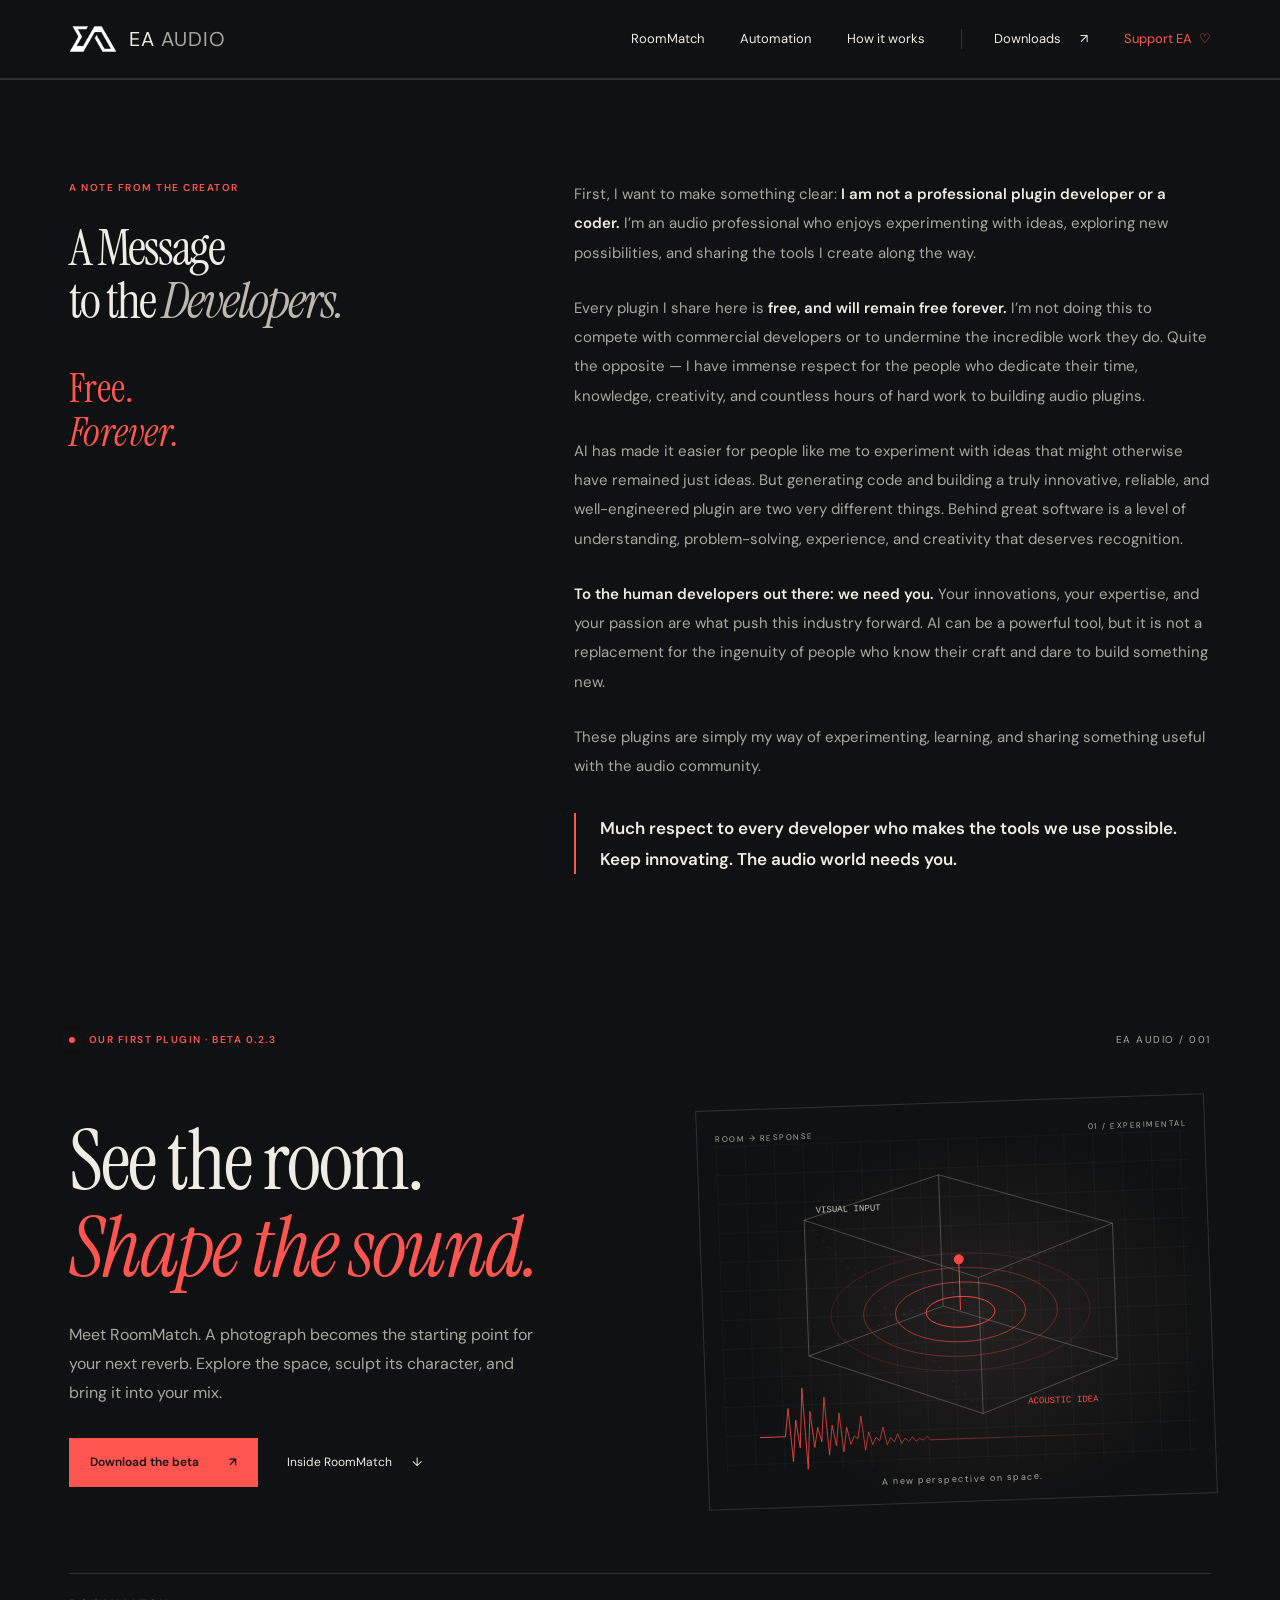
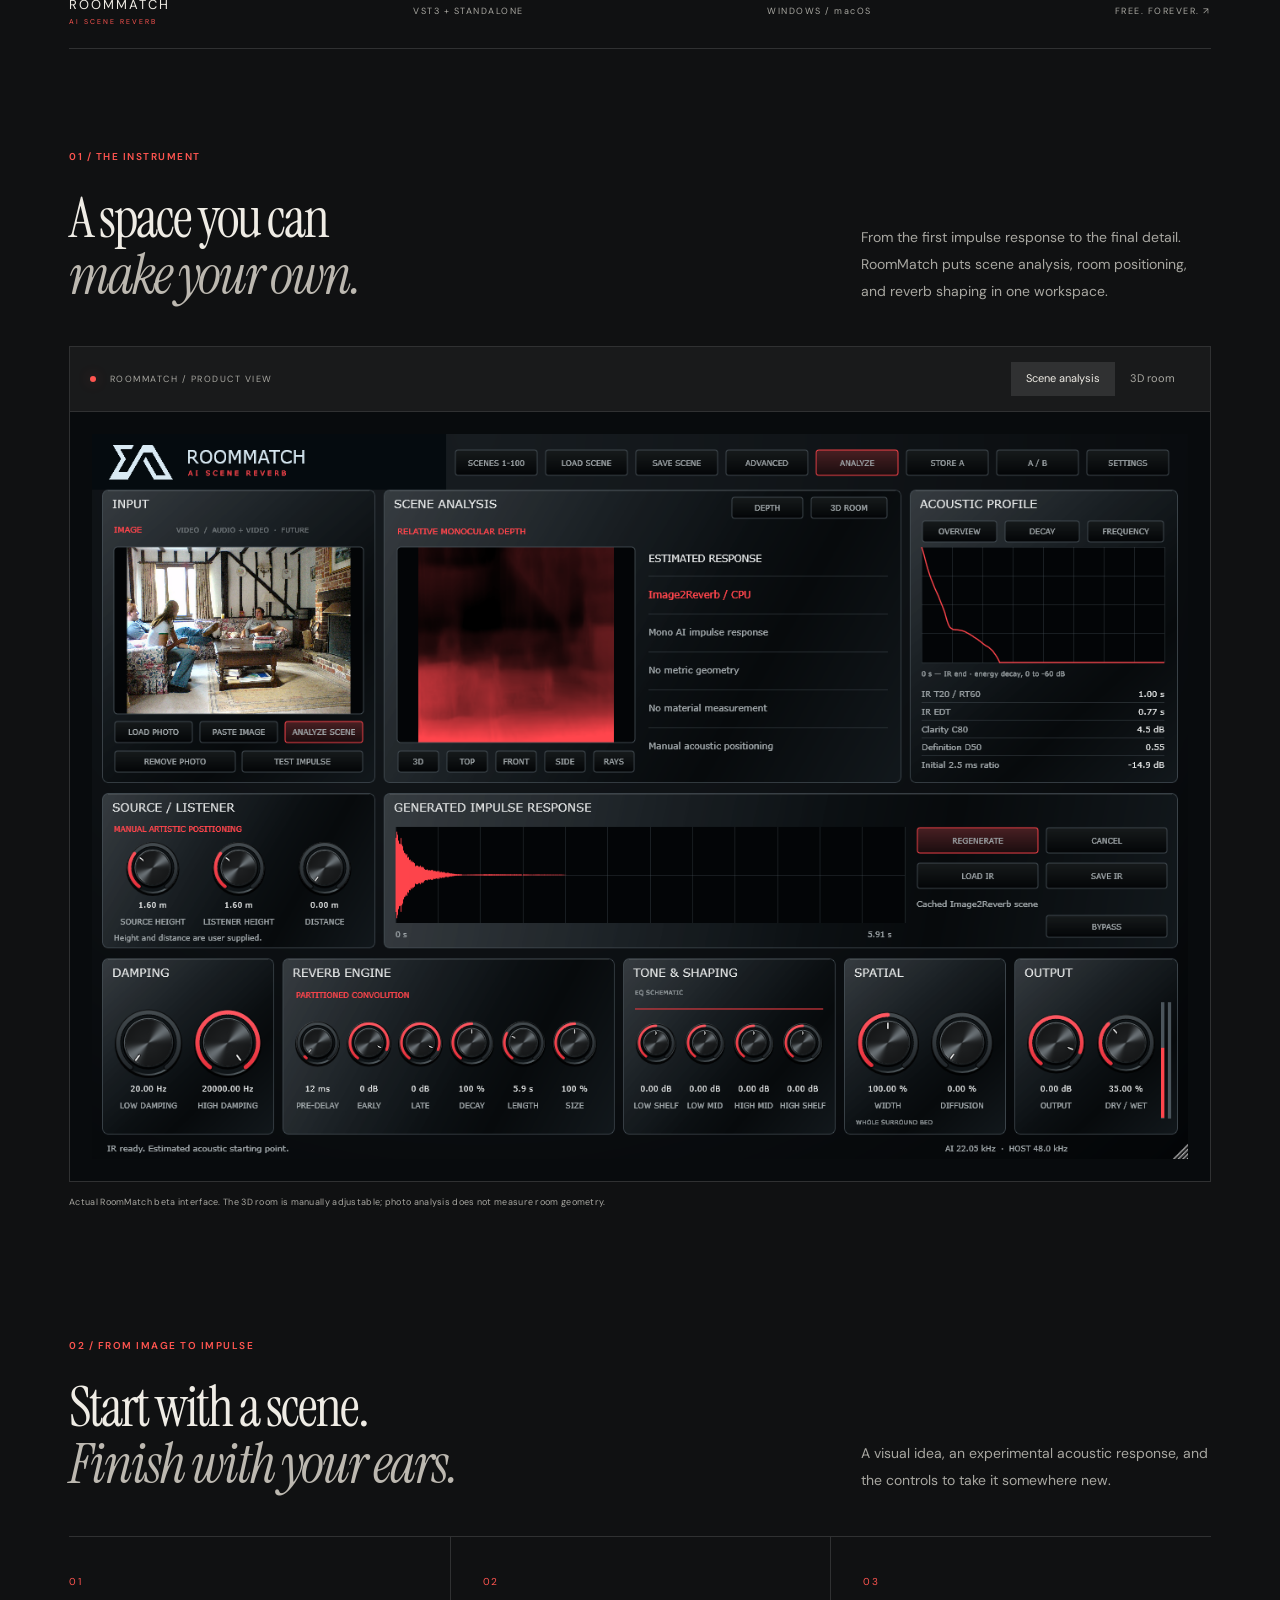
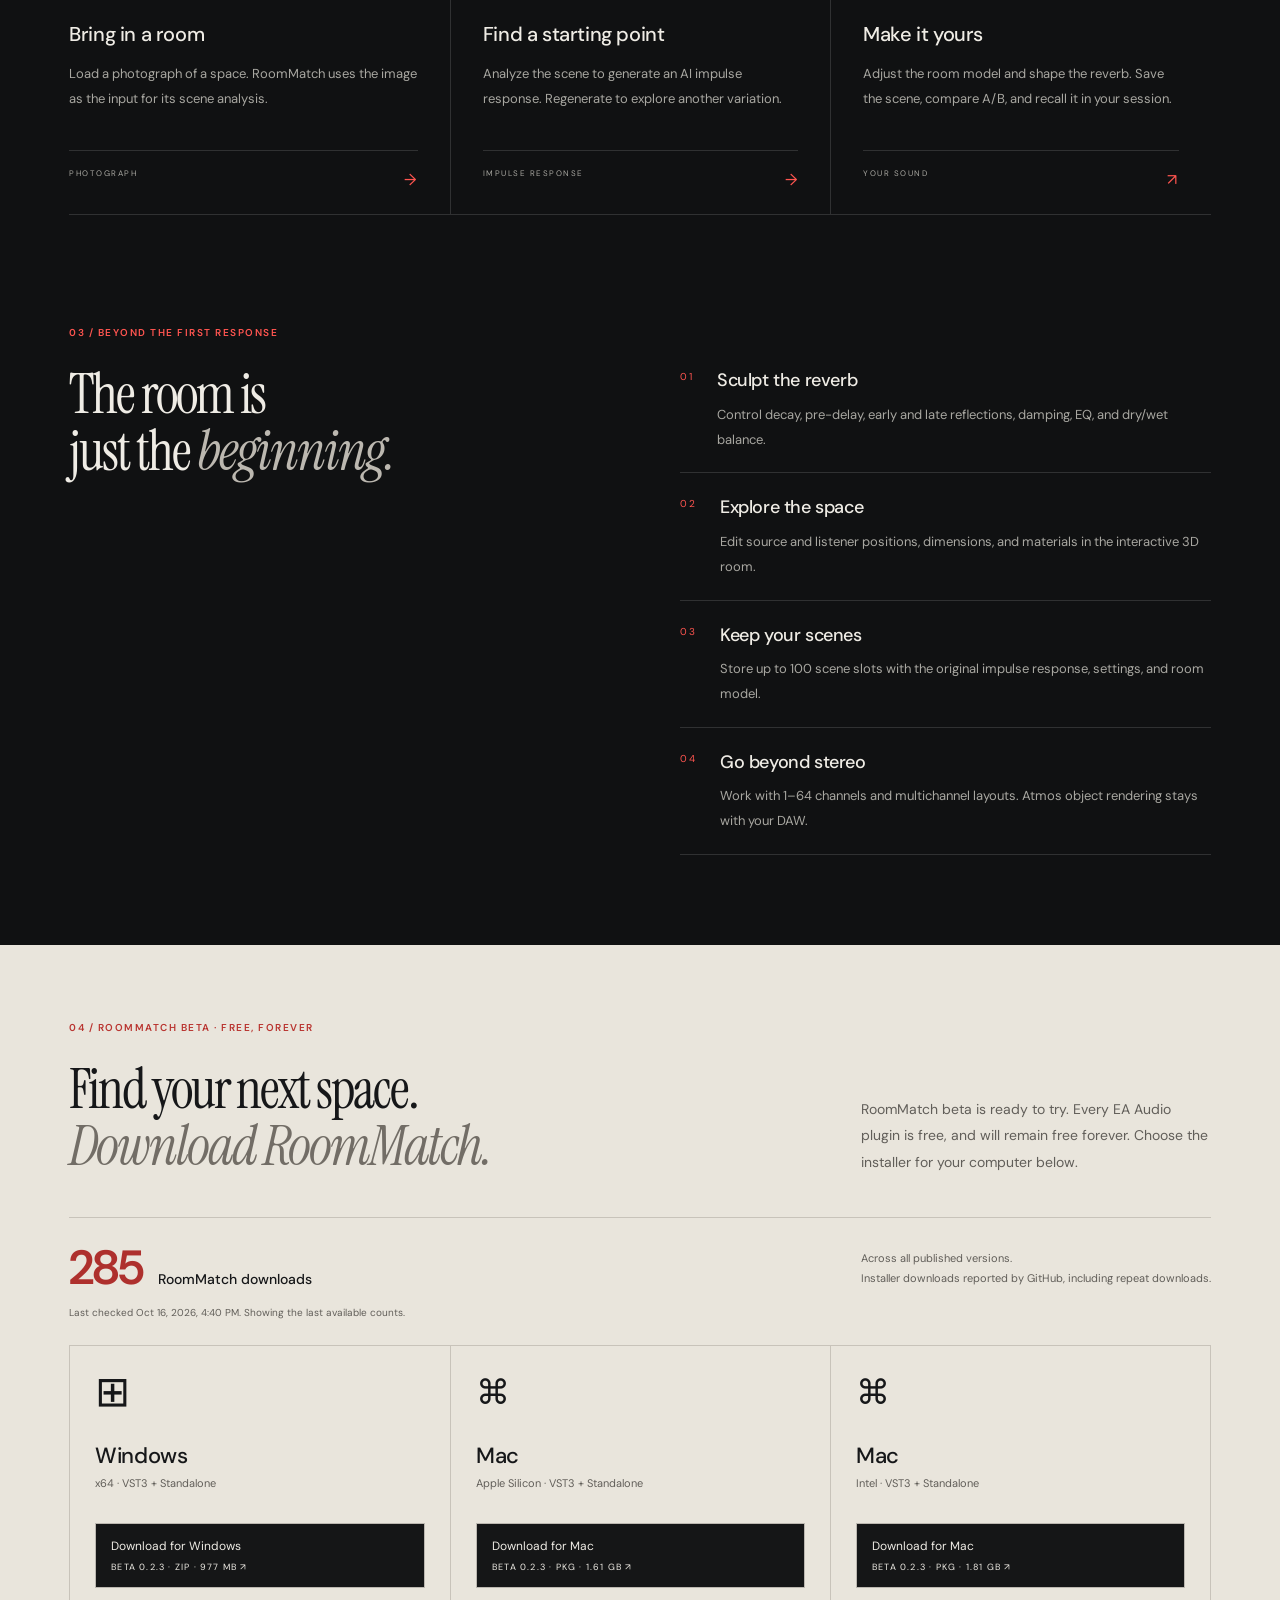
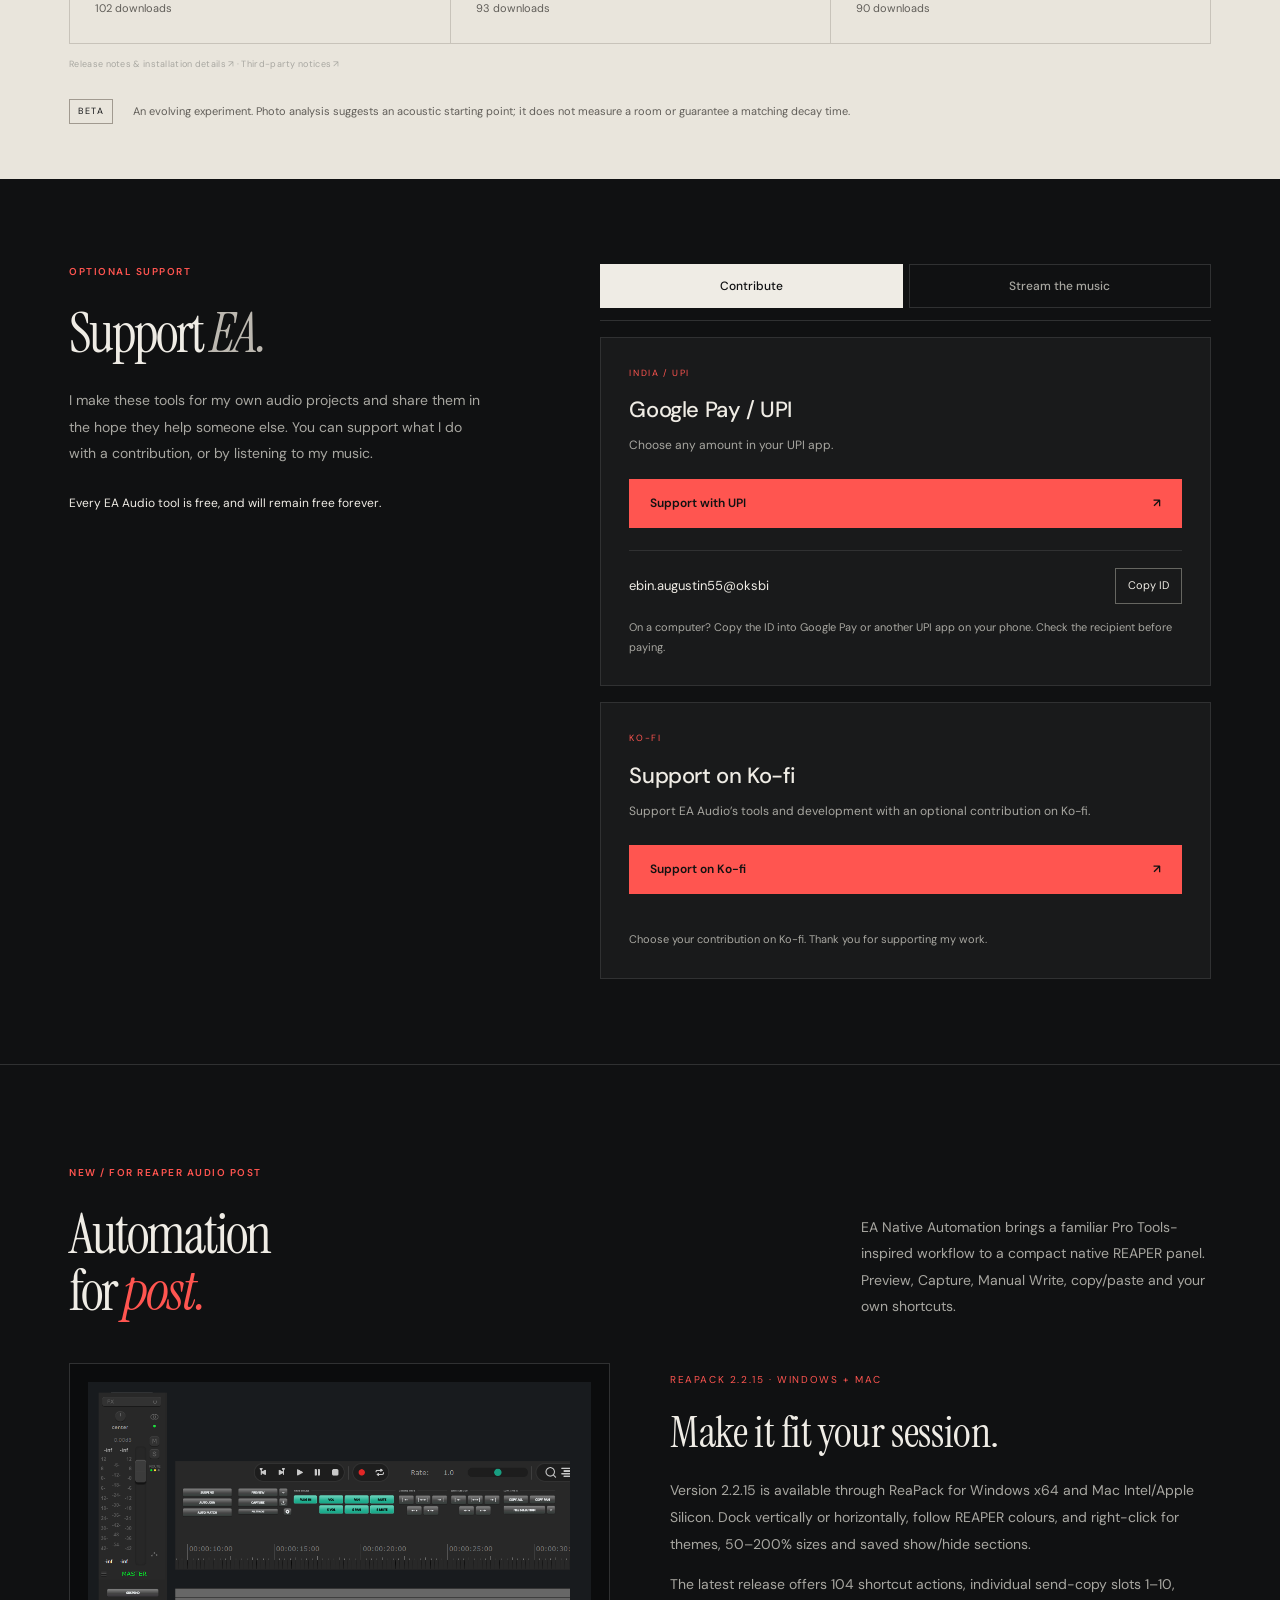
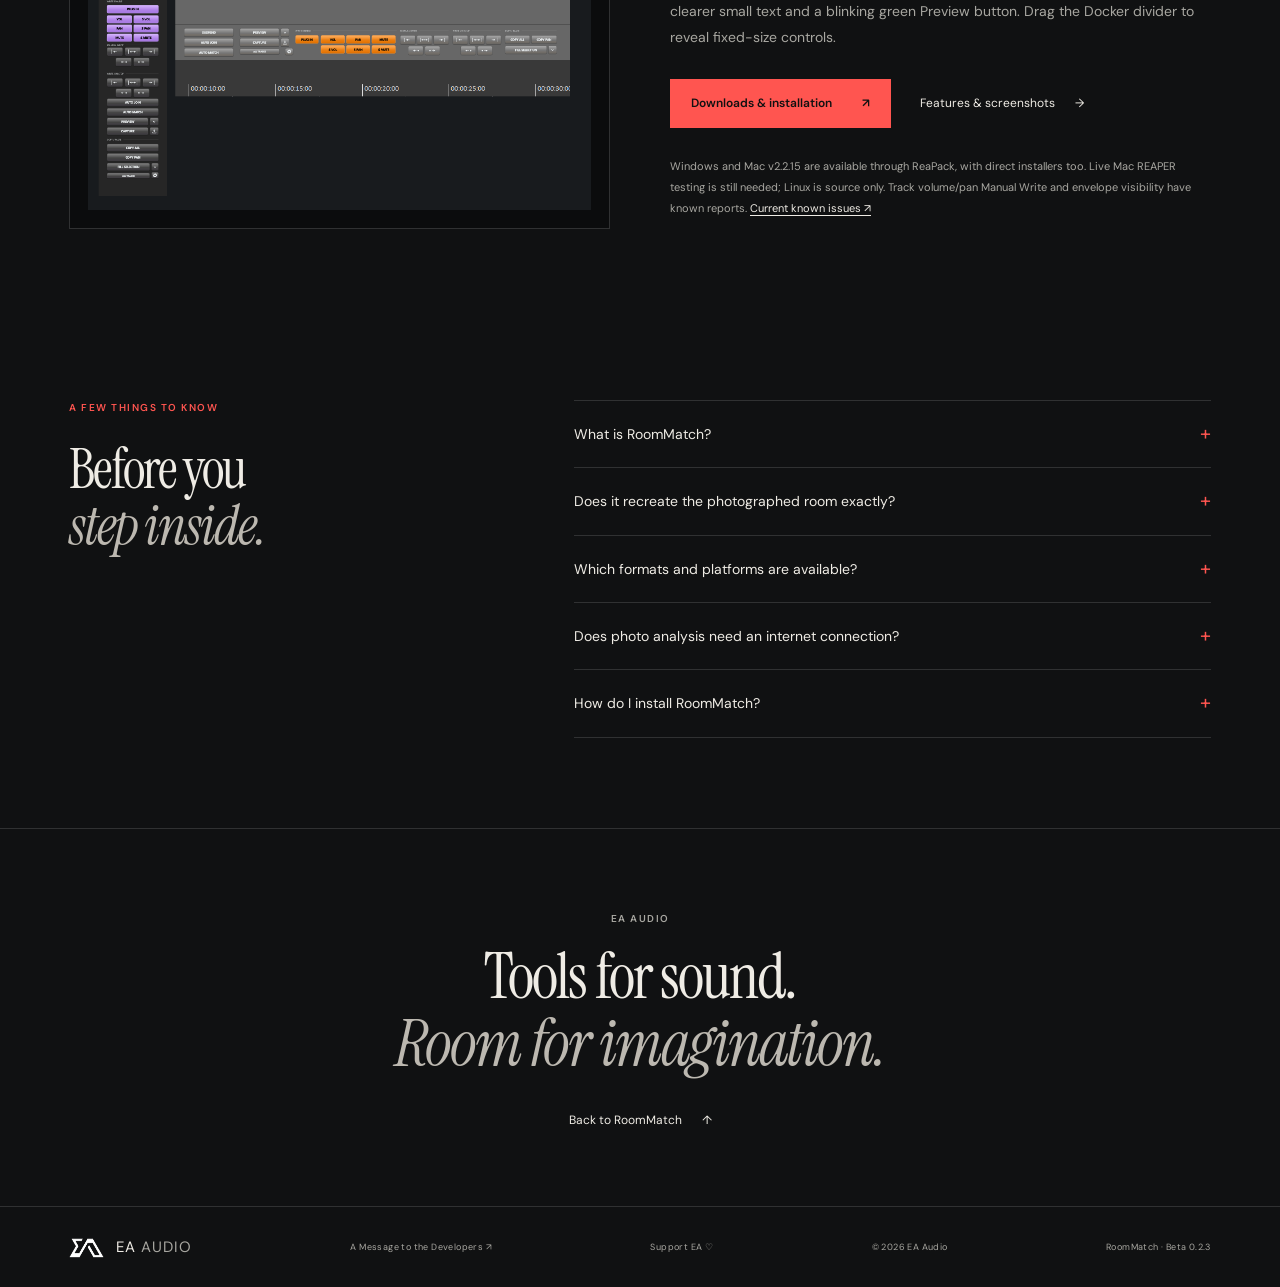
==== index.html @ 93f41d2f "Link Ko-fi from EA Audio support section" ====
<!doctype html>
<html lang="en">
<head>
<meta charset="UTF-8"><meta name="viewport" content="width=device-width, initial-scale=1">
<meta name="theme-color" content="#101112">
<title>EA Audio — Free Audio Tools · RoomMatch &amp; Native Automation</title>
<meta name="description" content="Free audio tools from EA Audio: RoomMatch image-to-reverb beta and EA Native Automation for REAPER audio post. Explore features, screenshots and installation.">
<link rel="icon" href="assets/favicon.svg" type="image/svg+xml">
<link rel="stylesheet" href="styles.css?v=8">
</head>
<body>
<a class="skip" href="#main">Skip to content</a>
<header class="header"><a class="brand" href="#" aria-label="EA Audio home"><img src="assets/ea-logo.png" alt="" width="48" height="30"><span>EA <b>AUDIO</b></span></a><nav aria-label="Main navigation"><a href="#roommatch">RoomMatch</a><a href="automation.html">Automation</a><a href="#workflow">How it works</a><a href="#downloads" class="nav-download">Downloads <span aria-hidden="true">↗</span></a><a class="nav-support" href="#support">Support EA <span aria-hidden="true">♡</span></a></nav></header>
<main id="main">
<section class="developer-message section" id="developer-message" aria-labelledby="developer-message-title">
<div class="message-heading"><p class="eyebrow">A NOTE FROM THE CREATOR</p><h2 id="developer-message-title">A Message<br>to the <em>Developers.</em></h2><p class="message-promise">Free.<br><em>Forever.</em></p></div>
<div class="message-body">
<p>First, I want to make something clear: <strong>I am not a professional plugin developer or a coder.</strong> I’m an audio professional who enjoys experimenting with ideas, exploring new possibilities, and sharing the tools I create along the way.</p>
<p>Every plugin I share here is <strong>free, and will remain free forever.</strong> I’m not doing this to compete with commercial developers or to undermine the incredible work they do. Quite the opposite — I have immense respect for the people who dedicate their time, knowledge, creativity, and countless hours of hard work to building audio plugins.</p>
<p>AI has made it easier for people like me to experiment with ideas that might otherwise have remained just ideas. But generating code and building a truly innovative, reliable, and well-engineered plugin are two very different things. Behind great software is a level of understanding, problem-solving, experience, and creativity that deserves recognition.</p>
<p><strong>To the human developers out there: we need you.</strong> Your innovations, your expertise, and your passion are what push this industry forward. AI can be a powerful tool, but it is not a replacement for the ingenuity of people who know their craft and dare to build something new.</p>
<p>These plugins are simply my way of experimenting, learning, and sharing something useful with the audio community.</p>
<p class="message-signoff"><strong>Much respect to every developer who makes the tools we use possible. Keep innovating. The audio world needs you.</strong></p>
</div></section>
<section class="hero" id="roommatch">
<div class="hero-top"><span class="eyebrow"><span class="dot"></span> OUR FIRST PLUGIN · BETA 0.2.3</span><span class="edition">EA AUDIO / 001</span></div>
<div class="hero-grid"><div><h1>See the room.<br><em>Shape the sound.</em></h1><p class="intro">Meet RoomMatch. A photograph becomes the starting point for your next reverb. Explore the space, sculpt its character, and bring it into your mix.</p><div class="hero-actions"><a class="button primary" href="#downloads">Download the beta <span aria-hidden="true">↗</span></a><a class="text-link" href="#interface">Inside RoomMatch <span aria-hidden="true">↓</span></a></div></div>
<div class="sound-art" aria-hidden="true"><div class="art-label"><span>ROOM → RESPONSE</span><span>01 / EXPERIMENTAL</span></div><svg viewBox="0 0 520 360" fill="none"><defs><pattern id="grid" width="32" height="32" patternUnits="userSpaceOnUse"><path d="M32 0H0V32" stroke="#ffffff" stroke-opacity=".07"/></pattern><linearGradient id="fade"><stop stop-color="#ff4a45"/><stop offset="1" stop-color="#ff4a45" stop-opacity="0"/></linearGradient></defs><rect width="520" height="360" fill="url(#grid)"/><g stroke="#bebcb5" stroke-opacity=".35"><path d="M95 85 245 40 435 100 285 155Z M95 85v150l190 70V155 M435 100v150l-150 55 M95 235l150-50 190 65 M245 40v145"/><path d="M95 85 285 305M435 100 95 235" stroke-dasharray="3 7" stroke-opacity=".12"/></g><g stroke="#ff4a45"><ellipse cx="264" cy="192" rx="38" ry="17"/><ellipse cx="264" cy="192" rx="72" ry="33" opacity=".65"/><ellipse cx="264" cy="192" rx="107" ry="49" opacity=".4"/><ellipse cx="264" cy="192" rx="143" ry="65" opacity=".2"/><path d="M264 190v-55"/><circle cx="264" cy="134" r="5" fill="#ff4a45"/></g><path d="M38 323h28l4-31 4 59 4-46 4 31 4-66 4 90 4-64 4 40 4-22 4 16 4-49 4 64 4-33 4 23 4-36 4 43 4-27 4 19 4-9 4 3 4-25 4 38 4-20 4 14 4-8 4 4 4-15 4 20 4-8 4 5 4-9 4 11 4-6 4 4 4-5 4 5 4-3 4 2 4-4 4 4h220" stroke="url(#fade)"/><text x="108" y="77" fill="#bebcb5" font-size="10" font-family="monospace">VISUAL INPUT</text><text x="335" y="296" fill="#ff4a45" font-size="10" font-family="monospace">ACOUSTIC IDEA</text></svg><div class="art-caption">A new perspective on space.</div></div></div>
<div class="hero-bottom"><span>ROOMMATCH <small>AI SCENE REVERB</small></span><span>VST3 + STANDALONE</span><span>WINDOWS / macOS</span><a href="#developer-message">FREE. FOREVER. ↗</a></div>
</section>
<section class="interface section" id="interface"><div class="section-heading"><div><p class="eyebrow">01 / THE INSTRUMENT</p><h2>A space you can<br><em>make your own.</em></h2></div><p>From the first impulse response to the final detail. RoomMatch puts scene analysis, room positioning, and reverb shaping in one workspace.</p></div><div class="preview-toolbar"><span class="preview-label"><span class="dot"></span> ROOMMATCH / PRODUCT VIEW</span><div role="group" aria-label="Interface views"><button class="view active" data-view="overview" aria-pressed="true">Scene analysis</button><button class="view" data-view="room" aria-pressed="false">3D room</button></div></div><div class="product-frame"><img id="product-image" src="assets/roommatch-interface.png" alt="RoomMatch beta interface showing photo input, scene analysis, an impulse response, and reverb controls" width="1300" height="860" loading="lazy"></div><p class="caption">Actual RoomMatch beta interface. The 3D room is manually adjustable; photo analysis does not measure room geometry.</p></section>
<section class="workflow section" id="workflow"><div class="section-heading"><div><p class="eyebrow">02 / FROM IMAGE TO IMPULSE</p><h2>Start with a scene.<br><em>Finish with your ears.</em></h2></div><p>A visual idea, an experimental acoustic response, and the controls to take it somewhere new.</p></div><div class="steps"><article><span class="step-num">01</span><h3>Bring in a room</h3><p>Load a photograph of a space. RoomMatch uses the image as the input for its scene analysis.</p><div class="step-line"><span>PHOTOGRAPH</span><span aria-hidden="true">→</span></div></article><article><span class="step-num">02</span><h3>Find a starting point</h3><p>Analyze the scene to generate an AI impulse response. Regenerate to explore another variation.</p><div class="step-line"><span>IMPULSE RESPONSE</span><span aria-hidden="true">→</span></div></article><article><span class="step-num">03</span><h3>Make it yours</h3><p>Adjust the room model and shape the reverb. Save the scene, compare A/B, and recall it in your session.</p><div class="step-line"><span>YOUR SOUND</span><span aria-hidden="true">↗</span></div></article></div></section>
<section class="features section"><p class="eyebrow">03 / BEYOND THE FIRST RESPONSE</p><div class="feature-grid"><h2>The room is<br>just the <em>beginning.</em></h2><div class="feature-list"><article><span>01</span><div><h3>Sculpt the reverb</h3><p>Control decay, pre-delay, early and late reflections, damping, EQ, and dry/wet balance.</p></div></article><article><span>02</span><div><h3>Explore the space</h3><p>Edit source and listener positions, dimensions, and materials in the interactive 3D room.</p></div></article><article><span>03</span><div><h3>Keep your scenes</h3><p>Store up to 100 scene slots with the original impulse response, settings, and room model.</p></div></article><article><span>04</span><div><h3>Go beyond stereo</h3><p>Work with 1–64 channels and multichannel layouts. Atmos object rendering stays with your DAW.</p></div></article></div></div></section>
<section class="downloads section" id="downloads" data-plugin-stats="roommatch"><div class="section-heading"><div><p class="eyebrow">04 / ROOMMATCH BETA · FREE, FOREVER</p><h2>Find your next space.<br><em>Download RoomMatch.</em></h2></div><p>RoomMatch beta is ready to try. Every EA Audio plugin is free, and will remain free forever. Choose the installer for your computer below.</p></div><div class="download-totals" aria-live="polite"><div><span class="download-total-value" data-plugin-count="total">285</span><span class="download-total-label">RoomMatch downloads</span></div><p>Across all published versions.<br>Installer downloads reported by GitHub, including repeat downloads.</p></div><p class="count-updated" data-count-updated>Last checked 16 Oct 2026, 16:40 UTC. Counts refresh periodically.</p><div class="download-grid"><article><div class="os-icon" aria-hidden="true">⊞</div><div><h3>Windows</h3><p>x64 · VST3 + Standalone</p></div><a class="download-action" data-download="windows" href="https://github.com/Ebinaugustin/EA-RoomMatch-Image-to-Reverb/releases/download/v0.2.3-beta.1/EA-RoomMatch_Update-Full-Windows-x64.zip">Download for Windows <span>Beta 0.2.3 · ZIP · 977 MB ↗</span></a><p class="platform-download-count"><span data-plugin-count="windows">102</span> downloads</p></article><article><div class="os-icon mac" aria-hidden="true">⌘</div><div><h3>Mac</h3><p>Apple Silicon · VST3 + Standalone</p></div><a class="download-action" data-download="macArm" href="https://github.com/Ebinaugustin/EA-RoomMatch-Image-to-Reverb/releases/download/v0.2.3-beta.1/EA-RoomMatch-macos-arm64.pkg">Download for Mac <span>Beta 0.2.3 · PKG · 1.61 GB ↗</span></a><p class="platform-download-count"><span data-plugin-count="macArm">93</span> downloads</p></article><article><div class="os-icon mac" aria-hidden="true">⌘</div><div><h3>Mac</h3><p>Intel · VST3 + Standalone</p></div><a class="download-action" data-download="macIntel" href="https://github.com/Ebinaugustin/EA-RoomMatch-Image-to-Reverb/releases/download/v0.2.3-beta.1/EA-RoomMatch-macos-x64.pkg">Download for Mac <span>Beta 0.2.3 · PKG · 1.81 GB ↗</span></a><p class="platform-download-count"><span data-plugin-count="macIntel">90</span> downloads</p></article></div><p class="caption"><a href="https://github.com/Ebinaugustin/EA-RoomMatch-Image-to-Reverb/releases/tag/v0.2.3-beta.1">Release notes &amp; installation details ↗</a> · <a href="https://github.com/Ebinaugustin/EA-RoomMatch-Image-to-Reverb/releases/download/v0.2.3-beta.1/RoomMatch-Third-Party-Notices.zip">Third-party notices ↗</a></p><div class="beta-note"><span class="beta-badge">BETA</span><p>An evolving experiment. Photo analysis suggests an acoustic starting point; it does not measure a room or guarantee a matching decay time.</p></div></section>

<section class="support section" id="support" aria-labelledby="support-title">
<div class="support-intro"><p class="eyebrow">OPTIONAL SUPPORT</p><h2 id="support-title">Support <em>EA.</em></h2><p>I make these tools for my own audio projects and share them in the hope they help someone else. You can support what I do with a contribution, or by listening to my music.</p><p class="support-promise">Every EA Audio tool is free, and will remain free forever.</p></div>
<div class="support-methods">
<div class="support-tabs" role="tablist" aria-label="Ways to support EA Audio" hidden><button type="button" role="tab" id="support-tab-contribute" aria-controls="support-contribute" aria-selected="true" tabindex="0">Contribute</button><button type="button" role="tab" id="support-tab-music" aria-controls="music" aria-selected="false" tabindex="-1">Stream the music</button></div>
<div class="support-panel support-contribute" id="support-contribute" role="tabpanel" aria-labelledby="support-tab-contribute" tabindex="0">
<article class="support-card"><p class="support-label">INDIA / UPI</p><h3>Google Pay / UPI</h3><p>Choose any amount in your UPI app.</p><a class="button primary support-pay" href="upi://pay?pa=ebin.augustin55%40oksbi&amp;pn=Ebin%20Augustin&amp;cu=INR&amp;tn=Support%20EA%20Audio">Support with UPI <span aria-hidden="true">↗</span></a><div class="support-copy"><span id="support-upi-id">ebin.augustin55@oksbi</span><button type="button" id="copy-support-upi" aria-label="Copy UPI ID">Copy ID</button></div><p class="support-help" id="support-copy-status" role="status">On a computer? Copy the ID into Google Pay or another UPI app on your phone. Check the recipient before paying.</p></article>
<article class="support-card"><p class="support-label">KO-FI</p><h3>Support on Ko-fi</h3><p>Support EA Audio’s tools and development with an optional contribution on Ko-fi.</p><a class="button primary support-pay" href="https://ko-fi.com/ebinaugustin" target="_blank" rel="noopener noreferrer">Support on Ko-fi <span aria-hidden="true">↗</span><span class="sr-only"> (opens in a new tab)</span></a><p class="support-help">Choose your contribution on Ko-fi. Thank you for supporting my work.</p></article>
</div>
<article class="support-card support-panel support-music" id="music" role="tabpanel" aria-labelledby="support-tab-music" tabindex="0">
<p class="support-label">ANOTHER WAY TO SUPPORT</p><h3>Listen to Ebin Augustin.</h3><p>I’m Ebin Augustin, an EDM producer based in Kerala, India. Explore my music on your favourite platform. If a track connects with you, save it, share it, or follow along for more.</p>
<div class="music-links" aria-label="Ebin Augustin music profiles">
<a href="https://open.spotify.com/artist/7AdYj3ZXXr7zjdPDl4HxKv" target="_blank" rel="noopener noreferrer"><span>Spotify<small>Listen</small></span><span aria-hidden="true">↗</span><span class="sr-only"> (opens in a new tab)</span></a>
<a href="https://music.apple.com/in/artist/ebin-augustin/1377845619" target="_blank" rel="noopener noreferrer"><span>Apple Music<small>Listen</small></span><span aria-hidden="true">↗</span><span class="sr-only"> (opens in a new tab)</span></a>
<a href="https://www.youtube.com/channel/UC7epnuL7o4ivUuRAOgVZvoA" target="_blank" rel="noopener noreferrer"><span>YouTube<small>Watch & listen</small></span><span aria-hidden="true">↗</span><span class="sr-only"> (opens in a new tab)</span></a>
<a href="https://soundcloud.com/ebin-augustinzz" target="_blank" rel="noopener noreferrer"><span>SoundCloud<small>Listen</small></span><span aria-hidden="true">↗</span><span class="sr-only"> (opens in a new tab)</span></a>
<a href="https://music.amazon.com/artists/B07C2QS8MF/ebin-augustin" target="_blank" rel="noopener noreferrer"><span>Amazon Music<small>Listen</small></span><span aria-hidden="true">↗</span><span class="sr-only"> (opens in a new tab)</span></a>
<a href="https://audiomack.com/ebin-augustin" target="_blank" rel="noopener noreferrer"><span>Audiomack<small>Listen</small></span><span aria-hidden="true">↗</span><span class="sr-only"> (opens in a new tab)</span></a>
<a href="https://www.beatport.com/artist/ebin-augustin/721955" target="_blank" rel="noopener noreferrer"><span>Beatport<small>Explore & buy</small></span><span aria-hidden="true">↗</span><span class="sr-only"> (opens in a new tab)</span></a>
</div><a class="text-link music-artist-site" href="https://ebinaugustin.carrd.co/" target="_blank" rel="noopener noreferrer">Artist website <span aria-hidden="true">↗</span><span class="sr-only"> (opens in a new tab)</span></a>
<p class="support-help">A listen, a follow, or sharing a favourite track means a lot. Thank you for supporting the music behind the tools.</p>
</article>
</div></section>

<section class="automation-teaser section" id="automation" aria-labelledby="automation-teaser-title">
<div class="section-heading"><div><p class="eyebrow">NEW / FOR REAPER AUDIO POST</p><h2 id="automation-teaser-title">Automation<br>for <em>post.</em></h2></div><p>EA Native Automation brings a familiar Pro Tools-inspired workflow to a compact native REAPER panel. Preview, Capture, Manual Write, copy/paste and your own shortcuts.</p></div>
<div class="automation-teaser-grid"><a class="automation-teaser-image" href="automation.html" aria-label="Explore EA Native Automation"><img src="assets/automation/Docking.png" alt="EA Native Automation docked beneath Master and in shallow horizontal docks" width="950" height="810" loading="lazy"></a><div><p class="automation-badge">REAPACK 2.2.15 · WINDOWS + MAC</p><h3>Make it fit your session.</h3><p>Version 2.2.15 is available through ReaPack for Windows x64 and Mac Intel/Apple Silicon. Dock vertically or horizontally, follow REAPER colours, and right-click for themes, 50–200% sizes and saved show/hide sections.</p><p>The latest release offers 104 shortcut actions, individual send-copy slots 1–10, clearer small text and a blinking green Preview button. Drag the Docker divider to reveal fixed-size controls.</p><div class="hero-actions"><a class="button primary" href="automation.html#install">Downloads &amp; installation <span aria-hidden="true">↗</span></a><a class="text-link" href="automation.html">Features &amp; screenshots <span aria-hidden="true">→</span></a></div><p class="automation-teaser-note">Windows and Mac v2.2.15 are available through ReaPack, with direct installers too. Live Mac REAPER testing is still needed; Linux is source only. Track volume/pan Manual Write and envelope visibility have known reports. <a href="automation.html#known-issues">Current known issues ↗</a></p></div></div></section>
<section class="faq section"><div><p class="eyebrow">A FEW THINGS TO KNOW</p><h2>Before you<br><em>step inside.</em></h2></div><div class="questions"><details><summary>What is RoomMatch?<span aria-hidden="true">+</span></summary><p>RoomMatch is EA Audio’s first audio plugin: an experimental image-to-reverb tool. Load a room photo, generate an impulse response, and shape its playback with reverb and spatial controls.</p></details><details><summary>Does it recreate the photographed room exactly?<span aria-hidden="true">+</span></summary><p>No. The photo model suggests an acoustic starting point. Room dimensions, materials, and positions are manually adjustable, and the image is not a metric reconstruction or acoustic measurement.</p></details><details><summary>Which formats and platforms are available?<span aria-hidden="true">+</span></summary><p>RoomMatch beta is available for Windows x64, Mac Apple Silicon, and Mac Intel. Each package includes a VST3 plugin and a standalone application.</p></details><details><summary>Does photo analysis need an internet connection?<span aria-hidden="true">+</span></summary><p>The complete packages include the AI model and runtime for offline inference. First-time preparation can take a few minutes. See the release notes for installation details.</p></details><details><summary>How do I install RoomMatch?<span aria-hidden="true">+</span></summary><p>Close your DAW before installing. On Windows, extract the complete ZIP and run Install RoomMatch.cmd. On Mac, choose the PKG for Apple Silicon or Intel. The Mac packages are not Apple notarized. See the <a href="https://github.com/Ebinaugustin/EA-RoomMatch-Image-to-Reverb/releases/tag/v0.2.3-beta.1" class="text-link">release notes</a> for installation details.</p></details></div></section>
<section class="closing"><span class="eyebrow">EA AUDIO</span><p>Tools for sound.<br><em>Room for imagination.</em></p><a href="#roommatch" class="text-link">Back to RoomMatch <span aria-hidden="true">↑</span></a></section>
</main><footer><a class="brand" href="#"><img src="assets/ea-logo.png" alt="" width="48" height="30"><span>EA <b>AUDIO</b></span></a><a href="#developer-message">A Message to the Developers ↗</a><a href="#support">Support EA ♡</a><span>© 2026 EA Audio</span><span>RoomMatch · Beta 0.2.3</span></footer>
<script src="support.js?v=2"></script>
<script src="downloads.js?v=4"></script><script src="app.js?v=4"></script><script src="download-stats.js?v=1"></script>
</body></html>
---- styles.css ----
@import url('https://fonts.googleapis.com/css2?family=DM+Sans:wght@400;500;600;700&family=Instrument+Serif:ital@0;1&display=swap');
:root{--bg:#101112;--surface:#191a1b;--ink:#efece5;--muted:#a8a7a1;--line:#303132;--red:#ff5550}*{box-sizing:border-box}html{scroll-behavior:smooth;scroll-padding-top:90px}body{margin:0;background:var(--bg);color:var(--ink);font:16px/1.6 'DM Sans',Arial,sans-serif}a{color:inherit;text-decoration:none}button{font:inherit}a,button,summary{-webkit-tap-highlight-color:transparent}a:focus-visible,button:focus-visible,summary:focus-visible{outline:2px solid var(--red);outline-offset:6px}::selection{background:var(--red);color:#101112}.skip{position:fixed;top:-80px;left:20px;background:var(--ink);color:var(--bg);padding:12px;z-index:50}.skip:focus{top:10px}.header{padding:23px max(5.4vw,24px);display:flex;align-items:center;justify-content:space-between;border-bottom:1px solid var(--line);background:var(--bg);position:sticky;top:0;z-index:10}.brand{display:flex;align-items:center;gap:12px;font-size:20px;letter-spacing:1px;white-space:nowrap}.brand img{object-fit:contain}.brand b{font-weight:400;color:var(--muted)}nav{display:flex;gap:36px;font-size:13px;align-items:center}nav a:hover,.text-link:hover{color:var(--red)}.nav-download{border-left:1px solid var(--line);padding-left:32px}.nav-download span{margin-left:16px}.hero,.section,.closing,footer{padding-left:max(5.4vw,24px);padding-right:max(5.4vw,24px);max-width:1600px;margin:auto}.hero{padding-top:42px}.hero-top{display:flex;justify-content:space-between;align-items:center}.eyebrow,.edition,.art-label,.art-caption,.hero-bottom,.caption,.preview-label,.step-line,.step-num,.feature-list>article>span,.beta-badge,footer{font-family:'DM Sans',Arial,sans-serif;font-size:10px;letter-spacing:1.5px}.eyebrow{color:var(--red);margin:0 0 25px;font-weight:600}.hero-top .eyebrow{margin:0}.dot{display:inline-block;width:6px;height:6px;background:var(--red);border-radius:50%;margin-right:10px;box-shadow:0 0 14px #ff555050}.edition{color:var(--muted)}.hero-grid{display:grid;grid-template-columns:1.16fr 1fr;gap:42px;align-items:center;padding:54px 0 70px}h1,h2,.closing p{font-family:'Instrument Serif',Georgia,serif;font-weight:400;line-height:1.04;letter-spacing:-2px;margin:0}h1{font-size:clamp(58px,6.5vw,106px)}em{font-weight:400;color:#bcb8b0}h1 em{color:var(--red)}.intro{max-width:470px;color:var(--muted);font-size:16px;line-height:1.8;margin:30px 0}.hero-actions{display:flex;align-items:center;gap:29px}.button{padding:15px 21px;display:inline-flex;gap:30px;align-items:center;font-size:12px;font-weight:600}.primary{background:var(--red);color:#111}.primary:hover{background:#ff7772}.text-link{font-size:12px;display:inline-flex;gap:20px;align-items:center}.sound-art{border:1px solid var(--line);background:radial-gradient(ellipse at 55% 55%,#242020,transparent 60%);position:relative;padding:22px 18px 15px;transform:rotate(-2deg)}.sound-art svg{width:100%;display:block}.art-label{display:flex;justify-content:space-between;font-size:8px;color:var(--muted)}.art-caption{color:var(--muted);font-size:9px;text-align:center;padding-top:8px}.hero-bottom{border-top:1px solid var(--line);border-bottom:1px solid var(--line);display:flex;justify-content:space-between;align-items:center;padding:21px 0;color:var(--muted);font-size:9px}.hero-bottom>span:first-child{color:var(--ink);font-size:13px;letter-spacing:2px}.hero-bottom small{display:block;color:var(--red);font-size:7px;letter-spacing:2px}.section{padding-top:100px;padding-bottom:20px}h2{font-size:clamp(45px,4.3vw,68px)}.section-heading{display:flex;justify-content:space-between;gap:60px;align-items:flex-end;margin-bottom:42px}.section-heading>p{max-width:350px;margin:0;color:var(--muted);font-size:14px;line-height:1.9}.preview-toolbar{display:flex;justify-content:space-between;align-items:center;background:#191a1b;border:1px solid var(--line);padding:15px 20px}.preview-label{font-size:9px;color:var(--muted)}.view{background:transparent;border:0;color:var(--muted);font-size:11px;padding:8px 15px;cursor:pointer}.view.active{background:#303132;color:var(--ink)}.view:hover{color:var(--red)}.product-frame{background:#080b0d;border:1px solid var(--line);border-top:0;padding:22px}.product-frame img{display:block;width:100%;height:auto}.caption{color:var(--muted);font-size:9px;letter-spacing:.3px;margin-top:13px}.steps{display:grid;grid-template-columns:repeat(3,1fr);border-top:1px solid var(--line);border-bottom:1px solid var(--line)}.steps article{padding:30px 32px 22px 0}.steps article+article{border-left:1px solid var(--line);padding-left:32px}.step-num{color:var(--red)}h3{font-weight:500;font-size:20px;letter-spacing:-.4px;margin:26px 0 12px}.steps p,.feature-list p{color:var(--muted);font-size:13px;line-height:1.9;margin:0}.step-line{display:flex;justify-content:space-between;margin-top:38px;padding-top:16px;border-top:1px solid var(--line);font-size:8px;color:var(--muted)}.step-line>span:last-child{font-size:16px;color:var(--red)}.features{padding-top:90px;padding-bottom:90px}.feature-grid{display:grid;grid-template-columns:1fr 1fr;gap:80px}.feature-list article{display:flex;gap:24px;border-bottom:1px solid var(--line);padding:20px 0}.feature-list article:first-child{padding-top:0}.feature-list>article>span{color:var(--red);padding-top:3px}.feature-list h3{margin:0 0 8px;font-size:18px}.downloads{background:#e9e5dc;color:#161719;padding-top:75px;padding-bottom:55px}.downloads em{color:#726d66}.downloads .eyebrow{color:#b93430}.downloads .section-heading>p{color:#615e59}.download-grid{display:grid;grid-template-columns:repeat(3,1fr);border:1px solid #c8c3ba}.download-grid article{padding:25px;display:flex;flex-direction:column}.download-grid article+article{border-left:1px solid #c8c3ba}.os-icon{font:42px/1 Arial,sans-serif;margin-bottom:13px}.os-icon.mac{font-size:34px;height:42px;padding-top:4px}.download-grid h3{margin:12px 0 2px;font-size:22px}.download-grid p{font-size:11px;color:#615e59;margin:0}.download-action{display:flex;flex-direction:column;gap:4px;border:1px solid #bbb7b0;margin-top:30px;padding:13px 15px;font-size:12px;color:#67635d;cursor:default}.download-action span{font-size:9px;text-transform:uppercase;letter-spacing:1.2px}.download-action[href]{background:#151617;color:#efece5;cursor:pointer}.download-action[href]:hover{background:#ae302d}.beta-note{display:flex;align-items:center;gap:20px;margin-top:28px}.beta-badge{border:1px solid #a19a90;padding:4px 8px;font-size:9px;flex-shrink:0}.beta-note p{font-size:11px;color:#615e59;line-height:1.8;margin:0;max-width:760px}.faq{display:grid;grid-template-columns:.8fr 1.2fr;gap:80px;padding-bottom:90px}.questions details{border-bottom:1px solid var(--line);padding:22px 0}.questions details:first-child{border-top:1px solid var(--line)}summary{display:flex;justify-content:space-between;gap:20px;list-style:none;font-size:14px;cursor:pointer}summary::-webkit-details-marker{display:none}summary span{font-size:20px;color:var(--red);line-height:1}details[open] summary span{transform:rotate(45deg)}details p{color:var(--muted);font-size:13px;line-height:1.9;margin:20px 25px 0 0}.closing{border-top:1px solid var(--line);text-align:center;padding-top:75px;padding-bottom:75px}.closing p{font-size:clamp(45px,5vw,75px);margin:15px 0 28px}.closing .eyebrow{color:var(--muted)}footer{border-top:1px solid var(--line);display:flex;align-items:center;justify-content:space-between;padding-top:25px;padding-bottom:25px;color:var(--muted);font-size:9px;letter-spacing:.4px}footer .brand{font-size:15px;color:var(--ink)}footer .brand img{width:35px}
@media(min-width:1600px){.header{padding-left:calc((100vw - 1427px)/2);padding-right:calc((100vw - 1427px)/2)}}
@media(max-width:900px){nav{gap:20px}.hero-grid{gap:20px}h1{font-size:62px}.hero-actions{gap:20px;flex-wrap:wrap}.hero-bottom{font-size:8px;gap:18px}.hero-bottom>span:last-child{display:none}.section-heading{gap:30px}.section-heading>p{max-width:280px}.feature-grid,.faq{gap:40px}.download-grid article{padding:20px}.download-grid p{font-size:10px}}
@media(max-width:650px){.header{padding:17px 20px}.brand{font-size:16px;gap:8px}.brand img{width:34px}nav{gap:18px}nav a{font-size:11px}nav a:nth-child(2){display:none}.nav-download{border:0;padding:0}.nav-download span{margin-left:6px}.hero,.section,.closing,footer{padding-left:22px;padding-right:22px}.hero{padding-top:26px}.hero-top .eyebrow{font-size:8px;letter-spacing:1px}.edition{font-size:8px}.hero-grid{grid-template-columns:1fr;gap:42px;padding:42px 0}h1{font-size:clamp(49px,11.6vw,74px);letter-spacing:-1.5px}.intro{font-size:14px;margin-top:24px}.hero-actions{gap:25px}.sound-art{transform:rotate(0);max-width:460px;width:100%;margin:auto}.hero-bottom{padding:18px 0;flex-wrap:wrap;justify-content:flex-start;gap:18px 28px}.hero-bottom>span:first-child{width:100%}.hero-bottom small{display:inline;margin-left:15px}.section{padding-top:65px}.section-heading{display:block;margin-bottom:30px}h2{font-size:48px}.section-heading>p{margin-top:25px;max-width:none;font-size:13px}.eyebrow{font-size:9px;margin-bottom:20px}.preview-toolbar{padding:10px;gap:8px;flex-wrap:wrap}.preview-label{font-size:7px}.view{font-size:10px;padding:6px 9px}.product-frame{padding:7px}.caption{font-size:8px;line-height:1.8}.steps{grid-template-columns:1fr}.steps article,.steps article+article{padding:24px 0;border-left:0}.steps article+article{border-top:1px solid var(--line)}.steps h3{margin-top:15px}.step-line{margin-top:22px}.feature-grid{grid-template-columns:1fr;gap:35px}.features{padding-bottom:60px}.downloads{padding-top:55px;padding-bottom:40px}.download-grid{grid-template-columns:1fr}.download-grid article{padding:25px}.download-grid article+article{border-left:0;border-top:1px solid #c8c3ba}.download-grid p{font-size:12px}.download-action{margin-top:22px}.beta-note{align-items:flex-start;gap:12px}.faq{grid-template-columns:1fr;gap:35px;padding-bottom:60px}summary{font-size:13px}.closing{padding-top:55px;padding-bottom:55px}footer{gap:20px;flex-wrap:wrap}footer .brand{width:100%}}
@media(prefers-reduced-motion:reduce){html{scroll-behavior:auto}}
.brand img{object-fit:cover;filter:invert(1);transform:scale(1.8)}

.hero-bottom>a:hover,footer>a:not(.brand):hover{color:var(--red)}
.developer-message{border-top:1px solid var(--line);display:grid;grid-template-columns:.8fr 1.2fr;gap:80px;padding-bottom:90px}
.message-heading h2{font-size:clamp(42px,4vw,64px)}
.message-promise{font-family:'Instrument Serif',Georgia,serif;font-size:40px;line-height:1.1;color:var(--red);margin:38px 0 0}
.message-promise em{color:var(--red)}
.message-body{max-width:680px}
.message-body p{font-size:15px;line-height:1.95;color:var(--muted);margin:0 0 26px}
.message-body strong{color:var(--ink);font-weight:600}
.message-body .message-signoff{border-left:2px solid var(--red);padding-left:24px;margin-top:32px;font-size:17px;line-height:1.8}
@media(max-width:900px){.developer-message{gap:40px}}
@media(max-width:650px){.developer-message{grid-template-columns:1fr;gap:35px;padding-bottom:60px}.message-heading h2{font-size:48px}.message-promise{margin-top:25px;font-size:34px}.message-body p{font-size:14px;line-height:1.9}.message-body .message-signoff{font-size:15px;padding-left:18px}.hero-bottom>a{display:inline-block}footer>a:not(.brand){width:100%}}

.download-totals{display:flex;align-items:center;justify-content:space-between;gap:24px;border-top:1px solid #c8c3ba;padding:24px 0 10px}
.download-totals>div{display:flex;align-items:baseline;gap:15px;flex-wrap:wrap}
.download-total-value{font-size:48px;line-height:1.1;font-weight:600;letter-spacing:-2px;color:#ae302d;font-variant-numeric:tabular-nums}
.download-total-label{font-size:14px;font-weight:500}
.download-totals>p{font-size:11px;color:#615e59;line-height:1.8;margin:0}
.count-updated{font-size:10px;color:#615e59;margin:0 0 24px}
.download-grid .platform-download-count{font-size:11px;color:#615e59;margin:12px 0 0;font-variant-numeric:tabular-nums}
@media(max-width:650px){.download-totals{align-items:flex-start;flex-direction:column;gap:10px}.download-total-value{font-size:42px}.download-totals>p{font-size:11px}.count-updated{line-height:1.7}}

/* EA Native Automation product announcement */
.automation-teaser{border-top:1px solid var(--line);padding-bottom:70px}.automation-teaser em{color:var(--red)}.automation-teaser-grid{display:grid;grid-template-columns:1fr 1fr;gap:60px;align-items:center}.automation-teaser-image{display:block;background:#0b0c0d;padding:18px;border:1px solid var(--line)}.automation-teaser-image img{display:block;width:100%;height:auto}.automation-badge{font-size:10px;letter-spacing:1.6px;color:var(--red)}.automation-teaser-grid h3{font-family:'Instrument Serif',Georgia,serif;font-size:43px;line-height:1.15;margin:20px 0}.automation-teaser-grid p:not(.automation-badge){color:var(--muted);font-size:14px;line-height:1.9}.automation-teaser-grid .hero-actions{margin-top:28px;flex-wrap:wrap}.automation-teaser-grid .automation-teaser-note{font-size:11px!important;margin-top:28px}.automation-teaser-note a{text-decoration:underline;text-underline-offset:3px;color:var(--ink)}
@media(max-width:900px){.automation-teaser-grid{gap:30px}.automation-teaser-grid h3{font-size:35px}}
@media(max-width:650px){.automation-teaser-grid{grid-template-columns:1fr;gap:28px}nav a:nth-child(2){display:inline}nav a[href="#workflow"]{display:none}nav{gap:13px}nav a{font-size:10px}.automation-teaser{padding-bottom:55px}.automation-teaser-image{padding:10px}.automation-teaser-grid h3{font-size:35px}}
@media(max-width:380px){.header nav a[href="#roommatch"]{display:none}}

/* Optional support */
.header .nav-support{color:var(--red);white-space:nowrap}
.nav-support span{margin-left:4px}
.support{display:grid;grid-template-columns:.85fr 1.15fr;gap:80px;padding-top:85px;padding-bottom:85px}
.support-intro>p:not(.eyebrow){max-width:420px;color:var(--muted);font-size:14px;line-height:1.9;margin:25px 0 0}
.support-intro .support-promise{color:var(--ink)!important;font-size:12px!important}
.support-methods{display:grid;grid-template-columns:1fr;gap:16px}
.support-card{border:1px solid var(--line);padding:28px;background:var(--surface);min-width:0}
.support-label{color:var(--red);font-size:9px;letter-spacing:1.6px;margin:0}
.support-card h3{font-size:22px;margin:12px 0 8px}
.support-card>p:not(.support-label){font-size:12px;color:var(--muted);line-height:1.8;margin:0}
.support-pay{margin:22px 0;width:100%;justify-content:space-between}
.support-copy{display:flex;gap:15px;align-items:center;justify-content:space-between;border-top:1px solid var(--line);padding-top:17px}
.support-copy span{font-size:13px;overflow-wrap:anywhere;min-width:0}
.support-copy button{border:1px solid #666661;background:none;color:var(--ink);font-size:11px;padding:8px 12px;cursor:pointer;white-space:nowrap}
.support-copy button:hover{border-color:var(--red);color:var(--red)}
.support-card .support-help{font-size:11px!important;margin-top:14px!important}
.support-unavailable{background:none}
.support-status{display:inline-block;font-size:10px;color:var(--muted);border:1px solid var(--line);padding:4px 9px;margin:3px 0 14px}
@media(max-width:1100px){.header nav{gap:18px}.support{gap:40px}}
@media(max-width:750px){.support{grid-template-columns:1fr;gap:30px}.support-intro>p:not(.eyebrow){max-width:550px}.header nav{gap:12px}.header nav a{font-size:11px}}
@media(max-width:650px){.support{padding-top:55px;padding-bottom:55px}.support-card{padding:23px}.header nav{gap:10px}.header nav a{font-size:10px}.header nav a[href="#screenshots"]{display:none}.header nav a[href="./#roommatch"]{display:none}}
@media(max-width:480px){.header nav a[href="#roommatch"]{display:none}.header .nav-download span{display:none}}

/* Music as another way to support EA Audio */
.support-tabs{display:flex;gap:6px;border-bottom:1px solid var(--line);padding-bottom:12px}
.support-tabs[hidden],.support-panel[hidden]{display:none}
.support-tabs button{flex:1;background:none;color:var(--muted);border:1px solid var(--line);padding:12px 14px;font:500 12px/1.5 'DM Sans',Arial,sans-serif;cursor:pointer}
.support-tabs button[aria-selected="true"]{background:var(--ink);color:var(--bg);border-color:var(--ink)}
.support-tabs button:hover{border-color:var(--red)}
.support-contribute{display:grid;gap:16px}
.support-panel:focus-visible{outline:2px solid var(--red);outline-offset:5px}
.support-music h3{font:400 35px/1.15 'Instrument Serif',Georgia,serif;letter-spacing:-.7px;margin:15px 0}
.music-links{display:grid;grid-template-columns:1fr 1fr;gap:10px;margin:25px 0}
.music-links a{display:flex;align-items:center;justify-content:space-between;gap:12px;padding:15px;border:1px solid #4d4e4e;font-size:13px;transition:background .15s,border-color .15s}
.music-links a:hover{background:#222324;border-color:var(--red)}
.music-links a>span:first-child{min-width:0}
.music-links small{display:block;font-size:10px;color:var(--muted);margin-top:3px}
.music-links a>span:nth-child(2){color:var(--red)}
.music-artist-site{border-bottom:1px solid var(--line);padding-bottom:14px;margin-bottom:3px}
.sr-only{position:absolute;width:1px;height:1px;padding:0;margin:-1px;overflow:hidden;clip-path:inset(50%);white-space:nowrap;border:0}
@media(max-width:400px){.music-links{grid-template-columns:1fr}.support-tabs button{font-size:11px;padding:12px 8px}}
@media(prefers-reduced-motion:reduce){.music-links a{transition:none}}
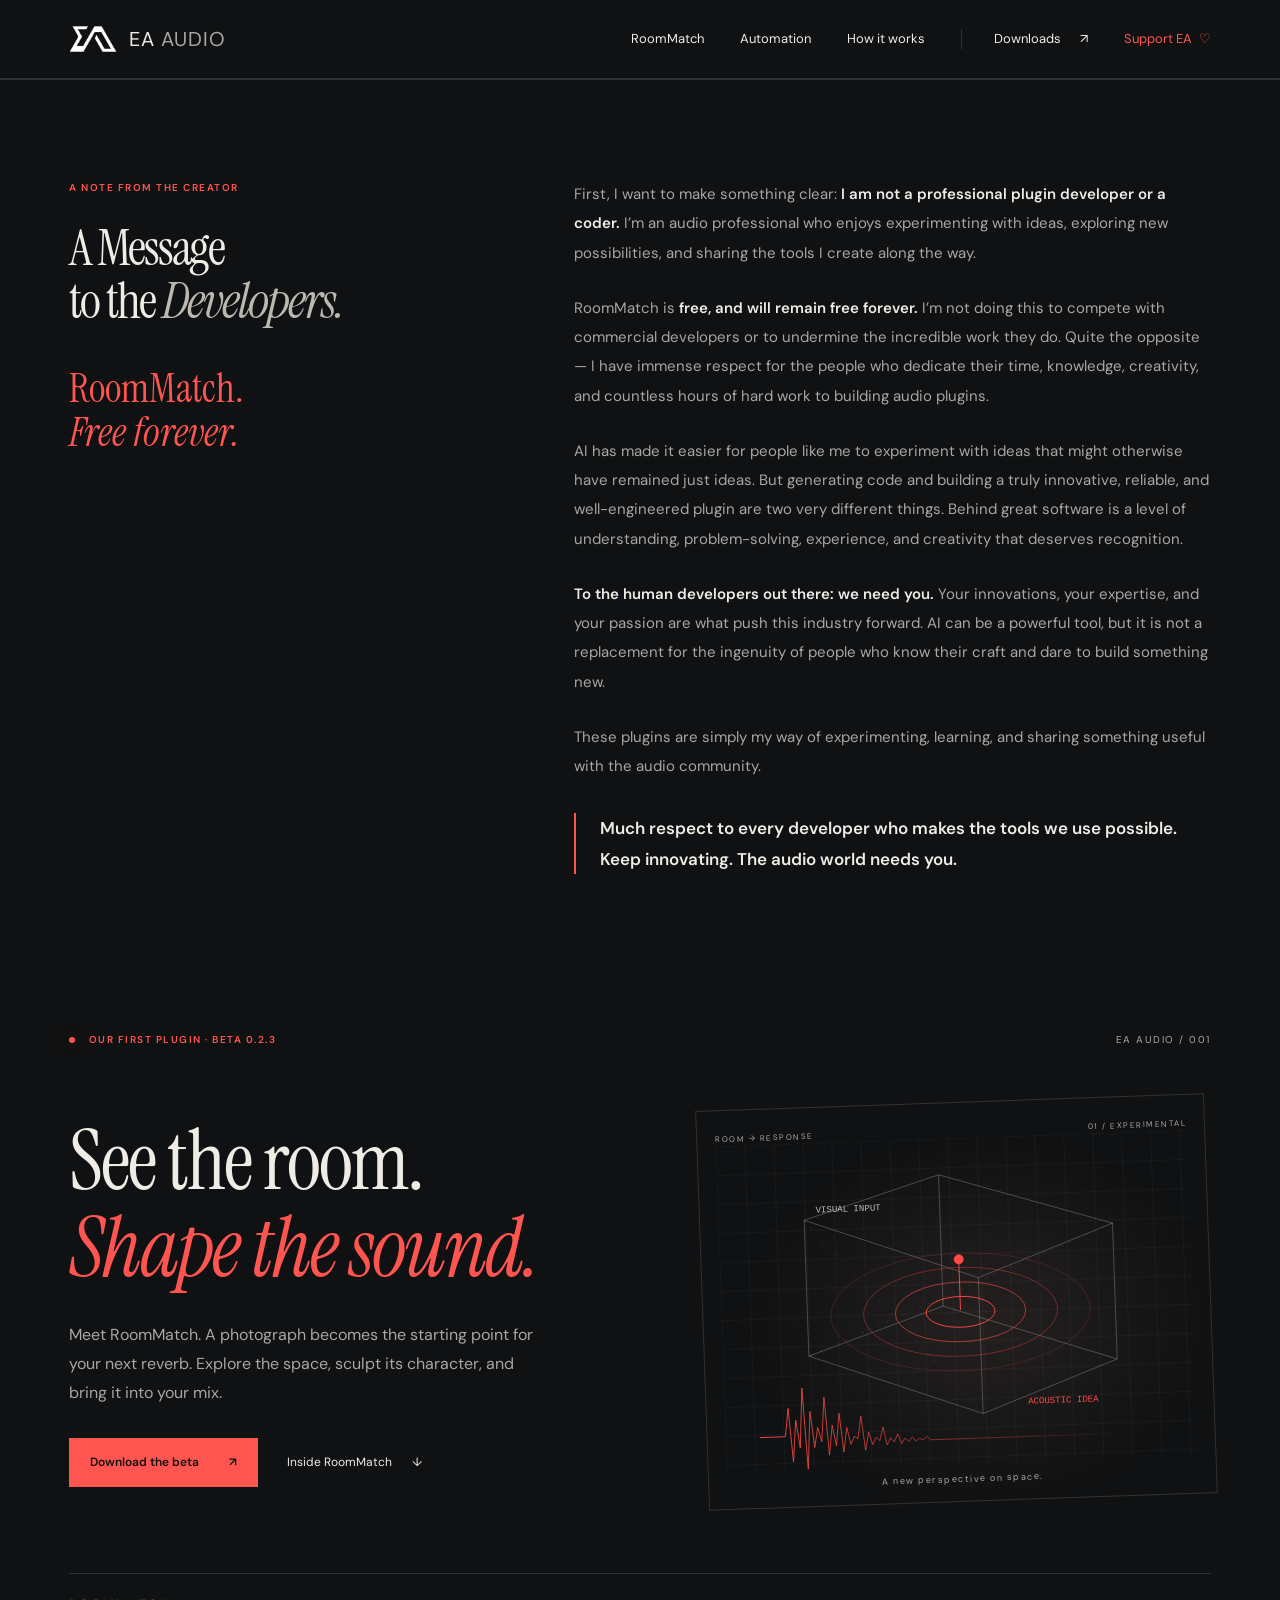
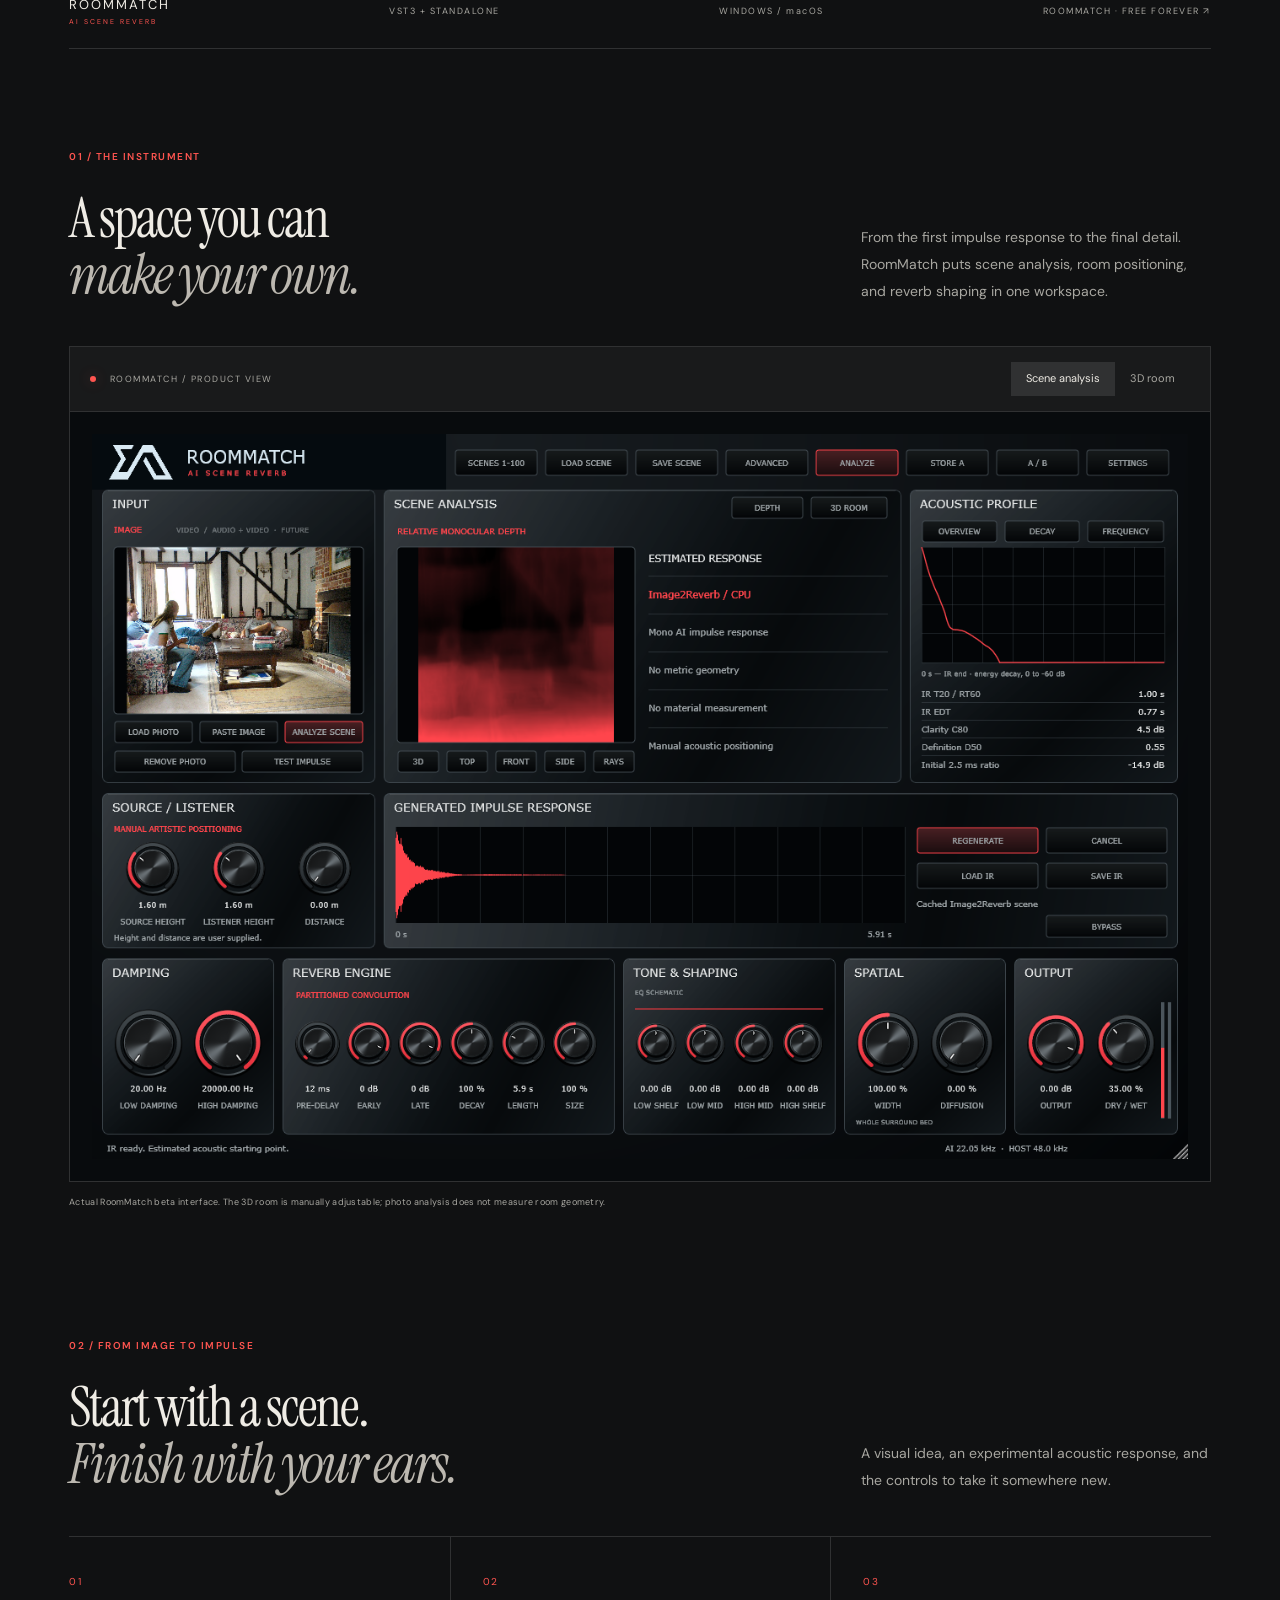
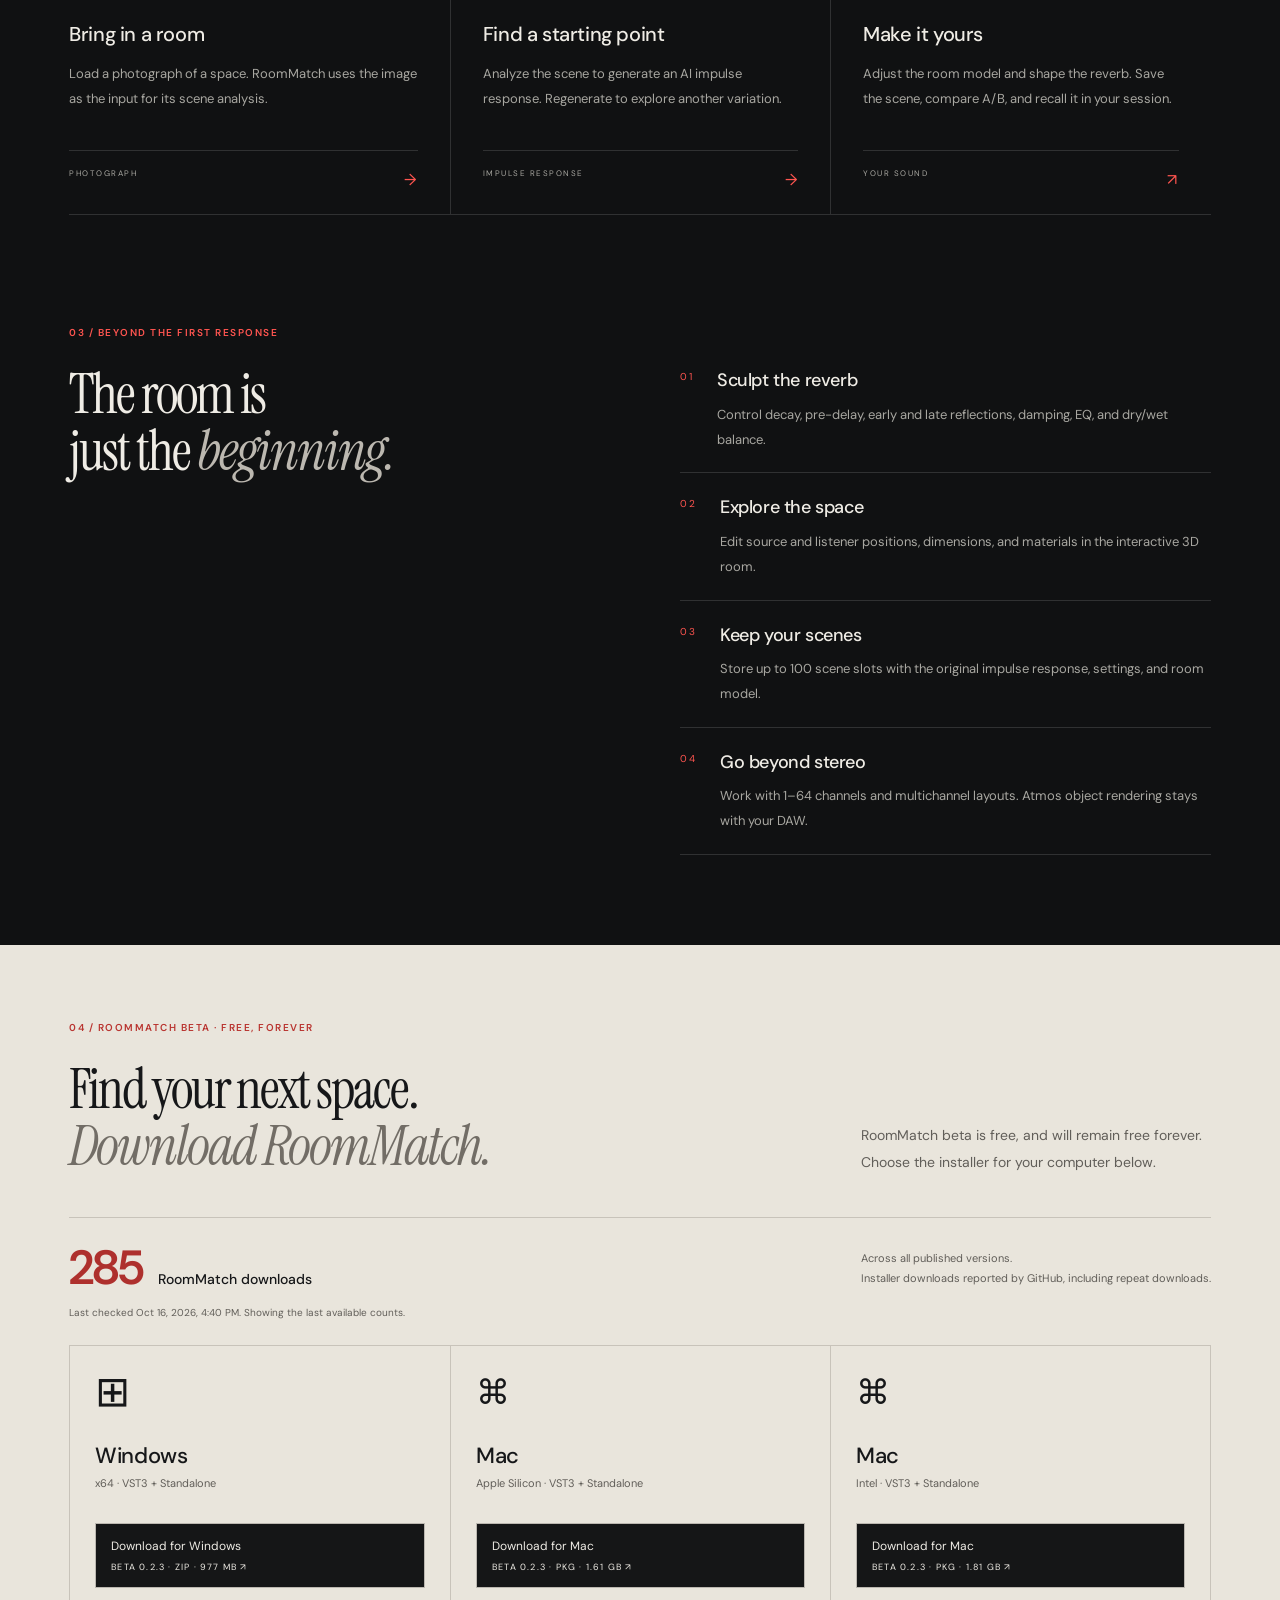
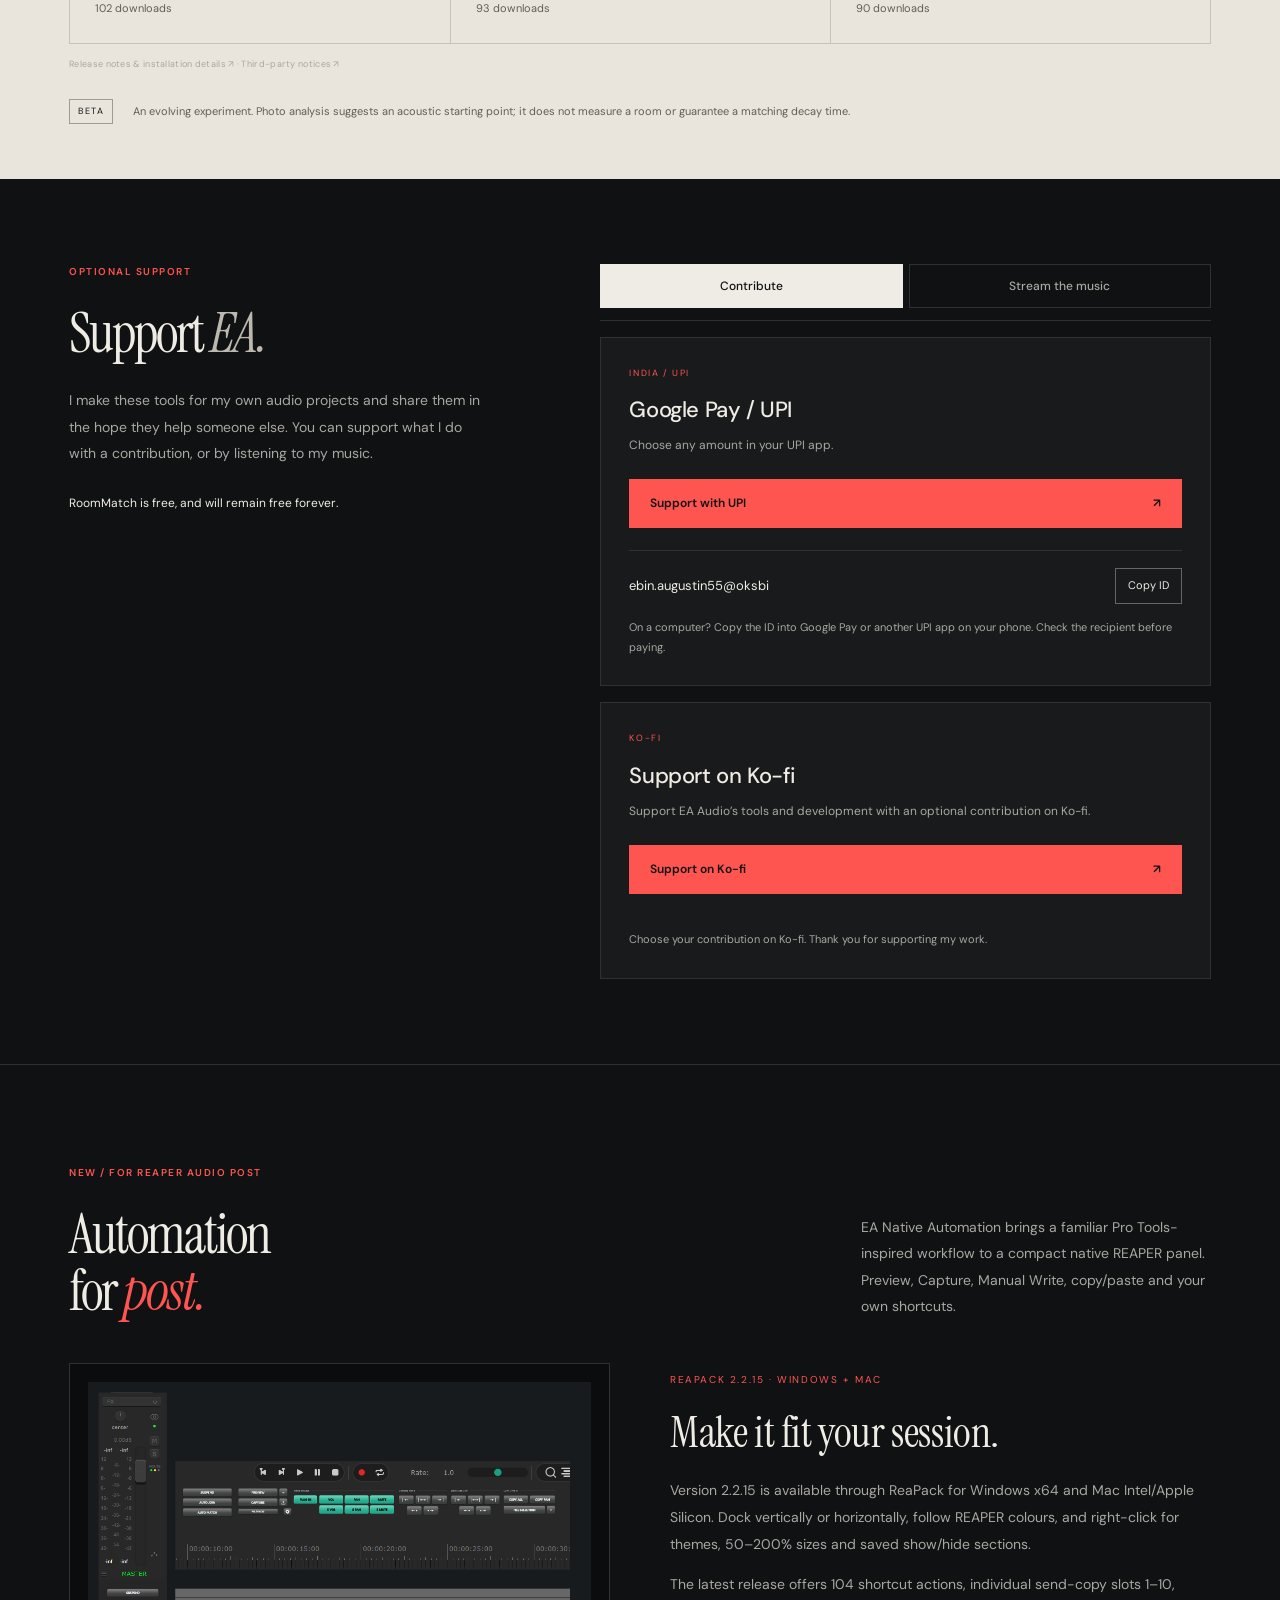
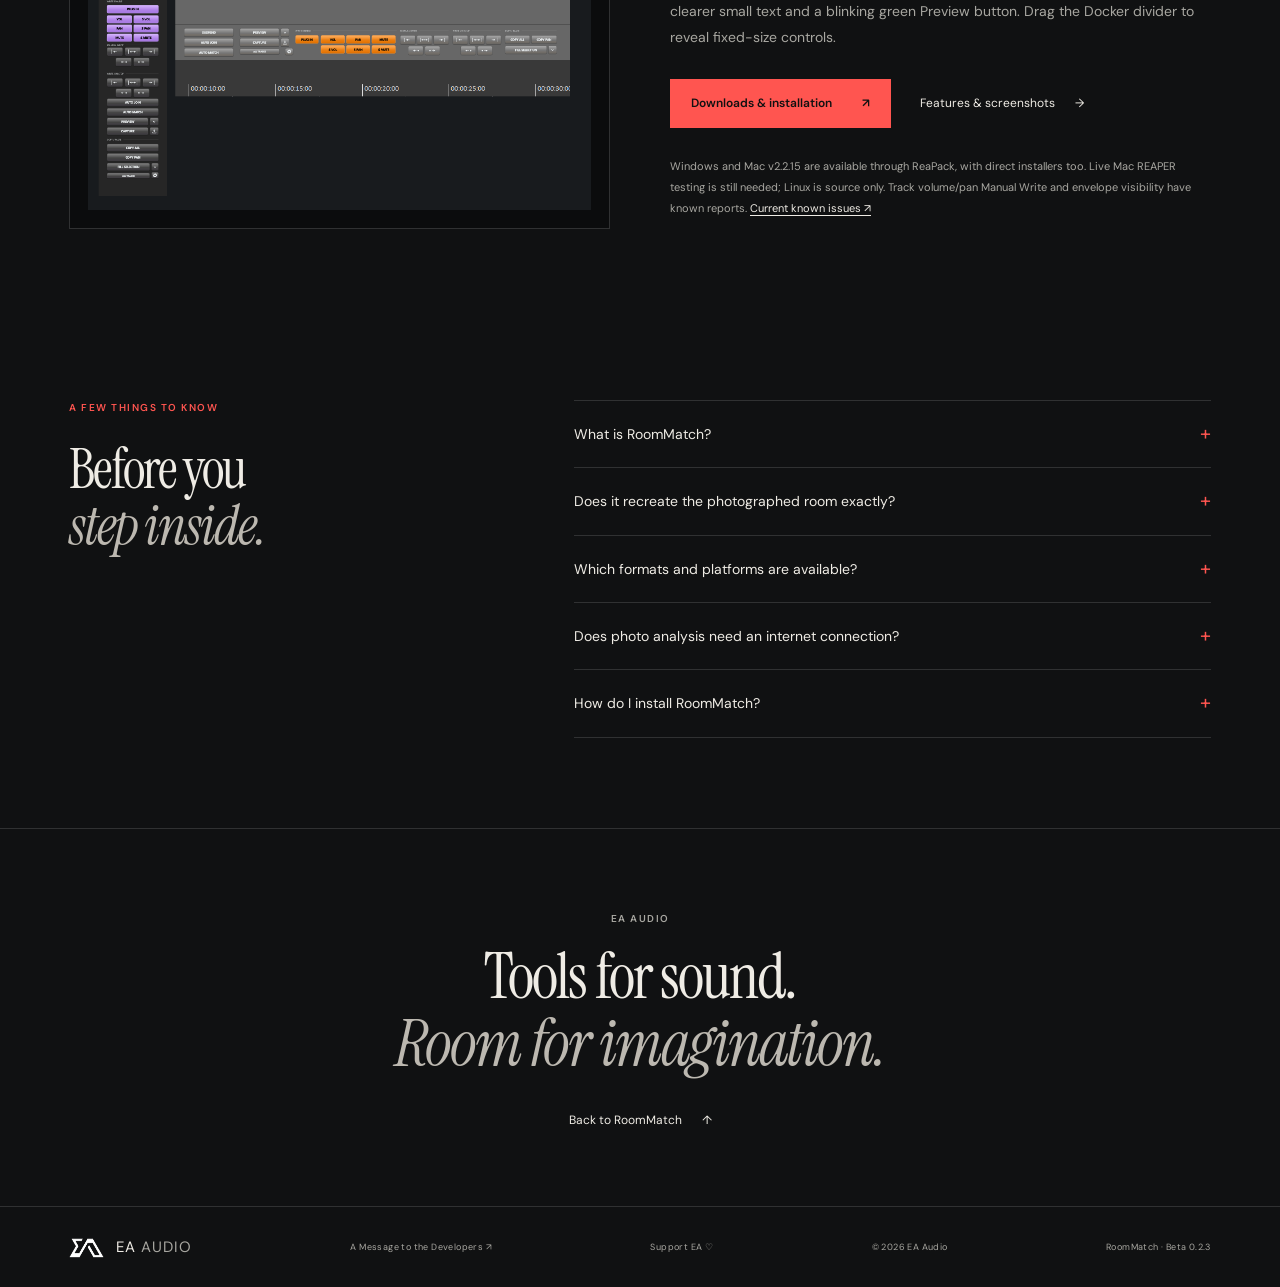
==== commit 06a85de6: "Limit the free-forever promise to RoomMatch" ====
--- a/index.html
+++ b/index.html
@@ -3,8 +3,8 @@
 <head>
 <meta charset="UTF-8"><meta name="viewport" content="width=device-width, initial-scale=1">
 <meta name="theme-color" content="#101112">
-<title>EA Audio — Free Audio Tools · RoomMatch &amp; Native Automation</title>
-<meta name="description" content="Free audio tools from EA Audio: RoomMatch image-to-reverb beta and EA Native Automation for REAPER audio post. Explore features, screenshots and installation.">
+<title>EA Audio — Audio Tools · RoomMatch &amp; Native Automation</title>
+<meta name="description" content="Audio tools from EA Audio: free RoomMatch image-to-reverb beta and EA Native Automation for REAPER audio post. Explore features, screenshots and installation.">
 <link rel="icon" href="assets/favicon.svg" type="image/svg+xml">
 <link rel="stylesheet" href="styles.css?v=8">
 </head>
@@ -13,10 +13,10 @@
 <header class="header"><a class="brand" href="#" aria-label="EA Audio home"><img src="assets/ea-logo.png" alt="" width="48" height="30"><span>EA <b>AUDIO</b></span></a><nav aria-label="Main navigation"><a href="#roommatch">RoomMatch</a><a href="automation.html">Automation</a><a href="#workflow">How it works</a><a href="#downloads" class="nav-download">Downloads <span aria-hidden="true">↗</span></a><a class="nav-support" href="#support">Support EA <span aria-hidden="true">♡</span></a></nav></header>
 <main id="main">
 <section class="developer-message section" id="developer-message" aria-labelledby="developer-message-title">
-<div class="message-heading"><p class="eyebrow">A NOTE FROM THE CREATOR</p><h2 id="developer-message-title">A Message<br>to the <em>Developers.</em></h2><p class="message-promise">Free.<br><em>Forever.</em></p></div>
+<div class="message-heading"><p class="eyebrow">A NOTE FROM THE CREATOR</p><h2 id="developer-message-title">A Message<br>to the <em>Developers.</em></h2><p class="message-promise">RoomMatch.<br><em>Free forever.</em></p></div>
 <div class="message-body">
 <p>First, I want to make something clear: <strong>I am not a professional plugin developer or a coder.</strong> I’m an audio professional who enjoys experimenting with ideas, exploring new possibilities, and sharing the tools I create along the way.</p>
-<p>Every plugin I share here is <strong>free, and will remain free forever.</strong> I’m not doing this to compete with commercial developers or to undermine the incredible work they do. Quite the opposite — I have immense respect for the people who dedicate their time, knowledge, creativity, and countless hours of hard work to building audio plugins.</p>
+<p>RoomMatch is <strong>free, and will remain free forever.</strong> I’m not doing this to compete with commercial developers or to undermine the incredible work they do. Quite the opposite — I have immense respect for the people who dedicate their time, knowledge, creativity, and countless hours of hard work to building audio plugins.</p>
 <p>AI has made it easier for people like me to experiment with ideas that might otherwise have remained just ideas. But generating code and building a truly innovative, reliable, and well-engineered plugin are two very different things. Behind great software is a level of understanding, problem-solving, experience, and creativity that deserves recognition.</p>
 <p><strong>To the human developers out there: we need you.</strong> Your innovations, your expertise, and your passion are what push this industry forward. AI can be a powerful tool, but it is not a replacement for the ingenuity of people who know their craft and dare to build something new.</p>
 <p>These plugins are simply my way of experimenting, learning, and sharing something useful with the audio community.</p>
@@ -26,15 +26,15 @@
 <div class="hero-top"><span class="eyebrow"><span class="dot"></span> OUR FIRST PLUGIN · BETA 0.2.3</span><span class="edition">EA AUDIO / 001</span></div>
 <div class="hero-grid"><div><h1>See the room.<br><em>Shape the sound.</em></h1><p class="intro">Meet RoomMatch. A photograph becomes the starting point for your next reverb. Explore the space, sculpt its character, and bring it into your mix.</p><div class="hero-actions"><a class="button primary" href="#downloads">Download the beta <span aria-hidden="true">↗</span></a><a class="text-link" href="#interface">Inside RoomMatch <span aria-hidden="true">↓</span></a></div></div>
 <div class="sound-art" aria-hidden="true"><div class="art-label"><span>ROOM → RESPONSE</span><span>01 / EXPERIMENTAL</span></div><svg viewBox="0 0 520 360" fill="none"><defs><pattern id="grid" width="32" height="32" patternUnits="userSpaceOnUse"><path d="M32 0H0V32" stroke="#ffffff" stroke-opacity=".07"/></pattern><linearGradient id="fade"><stop stop-color="#ff4a45"/><stop offset="1" stop-color="#ff4a45" stop-opacity="0"/></linearGradient></defs><rect width="520" height="360" fill="url(#grid)"/><g stroke="#bebcb5" stroke-opacity=".35"><path d="M95 85 245 40 435 100 285 155Z M95 85v150l190 70V155 M435 100v150l-150 55 M95 235l150-50 190 65 M245 40v145"/><path d="M95 85 285 305M435 100 95 235" stroke-dasharray="3 7" stroke-opacity=".12"/></g><g stroke="#ff4a45"><ellipse cx="264" cy="192" rx="38" ry="17"/><ellipse cx="264" cy="192" rx="72" ry="33" opacity=".65"/><ellipse cx="264" cy="192" rx="107" ry="49" opacity=".4"/><ellipse cx="264" cy="192" rx="143" ry="65" opacity=".2"/><path d="M264 190v-55"/><circle cx="264" cy="134" r="5" fill="#ff4a45"/></g><path d="M38 323h28l4-31 4 59 4-46 4 31 4-66 4 90 4-64 4 40 4-22 4 16 4-49 4 64 4-33 4 23 4-36 4 43 4-27 4 19 4-9 4 3 4-25 4 38 4-20 4 14 4-8 4 4 4-15 4 20 4-8 4 5 4-9 4 11 4-6 4 4 4-5 4 5 4-3 4 2 4-4 4 4h220" stroke="url(#fade)"/><text x="108" y="77" fill="#bebcb5" font-size="10" font-family="monospace">VISUAL INPUT</text><text x="335" y="296" fill="#ff4a45" font-size="10" font-family="monospace">ACOUSTIC IDEA</text></svg><div class="art-caption">A new perspective on space.</div></div></div>
-<div class="hero-bottom"><span>ROOMMATCH <small>AI SCENE REVERB</small></span><span>VST3 + STANDALONE</span><span>WINDOWS / macOS</span><a href="#developer-message">FREE. FOREVER. ↗</a></div>
+<div class="hero-bottom"><span>ROOMMATCH <small>AI SCENE REVERB</small></span><span>VST3 + STANDALONE</span><span>WINDOWS / macOS</span><a href="#developer-message">ROOMMATCH · FREE FOREVER ↗</a></div>
 </section>
 <section class="interface section" id="interface"><div class="section-heading"><div><p class="eyebrow">01 / THE INSTRUMENT</p><h2>A space you can<br><em>make your own.</em></h2></div><p>From the first impulse response to the final detail. RoomMatch puts scene analysis, room positioning, and reverb shaping in one workspace.</p></div><div class="preview-toolbar"><span class="preview-label"><span class="dot"></span> ROOMMATCH / PRODUCT VIEW</span><div role="group" aria-label="Interface views"><button class="view active" data-view="overview" aria-pressed="true">Scene analysis</button><button class="view" data-view="room" aria-pressed="false">3D room</button></div></div><div class="product-frame"><img id="product-image" src="assets/roommatch-interface.png" alt="RoomMatch beta interface showing photo input, scene analysis, an impulse response, and reverb controls" width="1300" height="860" loading="lazy"></div><p class="caption">Actual RoomMatch beta interface. The 3D room is manually adjustable; photo analysis does not measure room geometry.</p></section>
 <section class="workflow section" id="workflow"><div class="section-heading"><div><p class="eyebrow">02 / FROM IMAGE TO IMPULSE</p><h2>Start with a scene.<br><em>Finish with your ears.</em></h2></div><p>A visual idea, an experimental acoustic response, and the controls to take it somewhere new.</p></div><div class="steps"><article><span class="step-num">01</span><h3>Bring in a room</h3><p>Load a photograph of a space. RoomMatch uses the image as the input for its scene analysis.</p><div class="step-line"><span>PHOTOGRAPH</span><span aria-hidden="true">→</span></div></article><article><span class="step-num">02</span><h3>Find a starting point</h3><p>Analyze the scene to generate an AI impulse response. Regenerate to explore another variation.</p><div class="step-line"><span>IMPULSE RESPONSE</span><span aria-hidden="true">→</span></div></article><article><span class="step-num">03</span><h3>Make it yours</h3><p>Adjust the room model and shape the reverb. Save the scene, compare A/B, and recall it in your session.</p><div class="step-line"><span>YOUR SOUND</span><span aria-hidden="true">↗</span></div></article></div></section>
 <section class="features section"><p class="eyebrow">03 / BEYOND THE FIRST RESPONSE</p><div class="feature-grid"><h2>The room is<br>just the <em>beginning.</em></h2><div class="feature-list"><article><span>01</span><div><h3>Sculpt the reverb</h3><p>Control decay, pre-delay, early and late reflections, damping, EQ, and dry/wet balance.</p></div></article><article><span>02</span><div><h3>Explore the space</h3><p>Edit source and listener positions, dimensions, and materials in the interactive 3D room.</p></div></article><article><span>03</span><div><h3>Keep your scenes</h3><p>Store up to 100 scene slots with the original impulse response, settings, and room model.</p></div></article><article><span>04</span><div><h3>Go beyond stereo</h3><p>Work with 1–64 channels and multichannel layouts. Atmos object rendering stays with your DAW.</p></div></article></div></div></section>
-<section class="downloads section" id="downloads" data-plugin-stats="roommatch"><div class="section-heading"><div><p class="eyebrow">04 / ROOMMATCH BETA · FREE, FOREVER</p><h2>Find your next space.<br><em>Download RoomMatch.</em></h2></div><p>RoomMatch beta is ready to try. Every EA Audio plugin is free, and will remain free forever. Choose the installer for your computer below.</p></div><div class="download-totals" aria-live="polite"><div><span class="download-total-value" data-plugin-count="total">285</span><span class="download-total-label">RoomMatch downloads</span></div><p>Across all published versions.<br>Installer downloads reported by GitHub, including repeat downloads.</p></div><p class="count-updated" data-count-updated>Last checked 16 Oct 2026, 16:40 UTC. Counts refresh periodically.</p><div class="download-grid"><article><div class="os-icon" aria-hidden="true">⊞</div><div><h3>Windows</h3><p>x64 · VST3 + Standalone</p></div><a class="download-action" data-download="windows" href="https://github.com/Ebinaugustin/EA-RoomMatch-Image-to-Reverb/releases/download/v0.2.3-beta.1/EA-RoomMatch_Update-Full-Windows-x64.zip">Download for Windows <span>Beta 0.2.3 · ZIP · 977 MB ↗</span></a><p class="platform-download-count"><span data-plugin-count="windows">102</span> downloads</p></article><article><div class="os-icon mac" aria-hidden="true">⌘</div><div><h3>Mac</h3><p>Apple Silicon · VST3 + Standalone</p></div><a class="download-action" data-download="macArm" href="https://github.com/Ebinaugustin/EA-RoomMatch-Image-to-Reverb/releases/download/v0.2.3-beta.1/EA-RoomMatch-macos-arm64.pkg">Download for Mac <span>Beta 0.2.3 · PKG · 1.61 GB ↗</span></a><p class="platform-download-count"><span data-plugin-count="macArm">93</span> downloads</p></article><article><div class="os-icon mac" aria-hidden="true">⌘</div><div><h3>Mac</h3><p>Intel · VST3 + Standalone</p></div><a class="download-action" data-download="macIntel" href="https://github.com/Ebinaugustin/EA-RoomMatch-Image-to-Reverb/releases/download/v0.2.3-beta.1/EA-RoomMatch-macos-x64.pkg">Download for Mac <span>Beta 0.2.3 · PKG · 1.81 GB ↗</span></a><p class="platform-download-count"><span data-plugin-count="macIntel">90</span> downloads</p></article></div><p class="caption"><a href="https://github.com/Ebinaugustin/EA-RoomMatch-Image-to-Reverb/releases/tag/v0.2.3-beta.1">Release notes &amp; installation details ↗</a> · <a href="https://github.com/Ebinaugustin/EA-RoomMatch-Image-to-Reverb/releases/download/v0.2.3-beta.1/RoomMatch-Third-Party-Notices.zip">Third-party notices ↗</a></p><div class="beta-note"><span class="beta-badge">BETA</span><p>An evolving experiment. Photo analysis suggests an acoustic starting point; it does not measure a room or guarantee a matching decay time.</p></div></section>
+<section class="downloads section" id="downloads" data-plugin-stats="roommatch"><div class="section-heading"><div><p class="eyebrow">04 / ROOMMATCH BETA · FREE, FOREVER</p><h2>Find your next space.<br><em>Download RoomMatch.</em></h2></div><p>RoomMatch beta is free, and will remain free forever. Choose the installer for your computer below.</p></div><div class="download-totals" aria-live="polite"><div><span class="download-total-value" data-plugin-count="total">285</span><span class="download-total-label">RoomMatch downloads</span></div><p>Across all published versions.<br>Installer downloads reported by GitHub, including repeat downloads.</p></div><p class="count-updated" data-count-updated>Last checked 16 Oct 2026, 16:40 UTC. Counts refresh periodically.</p><div class="download-grid"><article><div class="os-icon" aria-hidden="true">⊞</div><div><h3>Windows</h3><p>x64 · VST3 + Standalone</p></div><a class="download-action" data-download="windows" href="https://github.com/Ebinaugustin/EA-RoomMatch-Image-to-Reverb/releases/download/v0.2.3-beta.1/EA-RoomMatch_Update-Full-Windows-x64.zip">Download for Windows <span>Beta 0.2.3 · ZIP · 977 MB ↗</span></a><p class="platform-download-count"><span data-plugin-count="windows">102</span> downloads</p></article><article><div class="os-icon mac" aria-hidden="true">⌘</div><div><h3>Mac</h3><p>Apple Silicon · VST3 + Standalone</p></div><a class="download-action" data-download="macArm" href="https://github.com/Ebinaugustin/EA-RoomMatch-Image-to-Reverb/releases/download/v0.2.3-beta.1/EA-RoomMatch-macos-arm64.pkg">Download for Mac <span>Beta 0.2.3 · PKG · 1.61 GB ↗</span></a><p class="platform-download-count"><span data-plugin-count="macArm">93</span> downloads</p></article><article><div class="os-icon mac" aria-hidden="true">⌘</div><div><h3>Mac</h3><p>Intel · VST3 + Standalone</p></div><a class="download-action" data-download="macIntel" href="https://github.com/Ebinaugustin/EA-RoomMatch-Image-to-Reverb/releases/download/v0.2.3-beta.1/EA-RoomMatch-macos-x64.pkg">Download for Mac <span>Beta 0.2.3 · PKG · 1.81 GB ↗</span></a><p class="platform-download-count"><span data-plugin-count="macIntel">90</span> downloads</p></article></div><p class="caption"><a href="https://github.com/Ebinaugustin/EA-RoomMatch-Image-to-Reverb/releases/tag/v0.2.3-beta.1">Release notes &amp; installation details ↗</a> · <a href="https://github.com/Ebinaugustin/EA-RoomMatch-Image-to-Reverb/releases/download/v0.2.3-beta.1/RoomMatch-Third-Party-Notices.zip">Third-party notices ↗</a></p><div class="beta-note"><span class="beta-badge">BETA</span><p>An evolving experiment. Photo analysis suggests an acoustic starting point; it does not measure a room or guarantee a matching decay time.</p></div></section>
 
 <section class="support section" id="support" aria-labelledby="support-title">
-<div class="support-intro"><p class="eyebrow">OPTIONAL SUPPORT</p><h2 id="support-title">Support <em>EA.</em></h2><p>I make these tools for my own audio projects and share them in the hope they help someone else. You can support what I do with a contribution, or by listening to my music.</p><p class="support-promise">Every EA Audio tool is free, and will remain free forever.</p></div>
+<div class="support-intro"><p class="eyebrow">OPTIONAL SUPPORT</p><h2 id="support-title">Support <em>EA.</em></h2><p>I make these tools for my own audio projects and share them in the hope they help someone else. You can support what I do with a contribution, or by listening to my music.</p><p class="support-promise">RoomMatch is free, and will remain free forever.</p></div>
 <div class="support-methods">
 <div class="support-tabs" role="tablist" aria-label="Ways to support EA Audio" hidden><button type="button" role="tab" id="support-tab-contribute" aria-controls="support-contribute" aria-selected="true" tabindex="0">Contribute</button><button type="button" role="tab" id="support-tab-music" aria-controls="music" aria-selected="false" tabindex="-1">Stream the music</button></div>
 <div class="support-panel support-contribute" id="support-contribute" role="tabpanel" aria-labelledby="support-tab-contribute" tabindex="0">
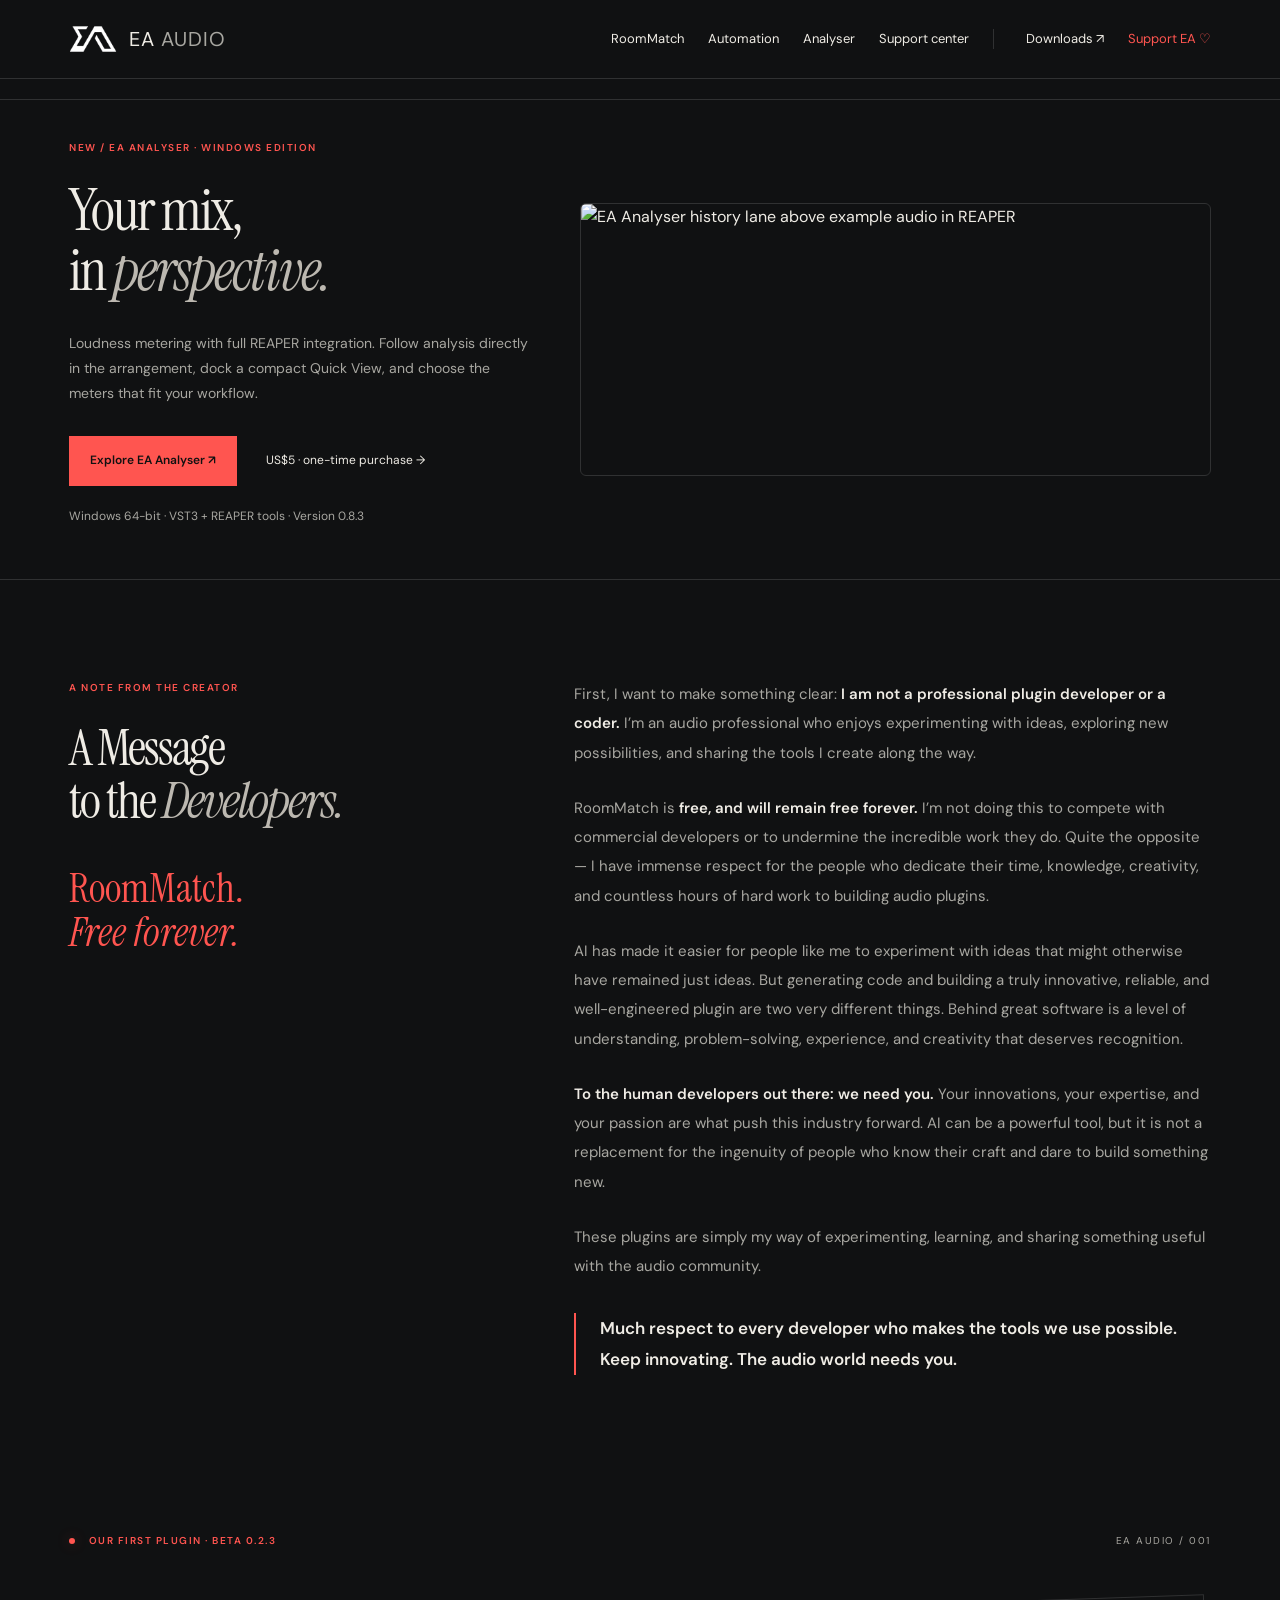
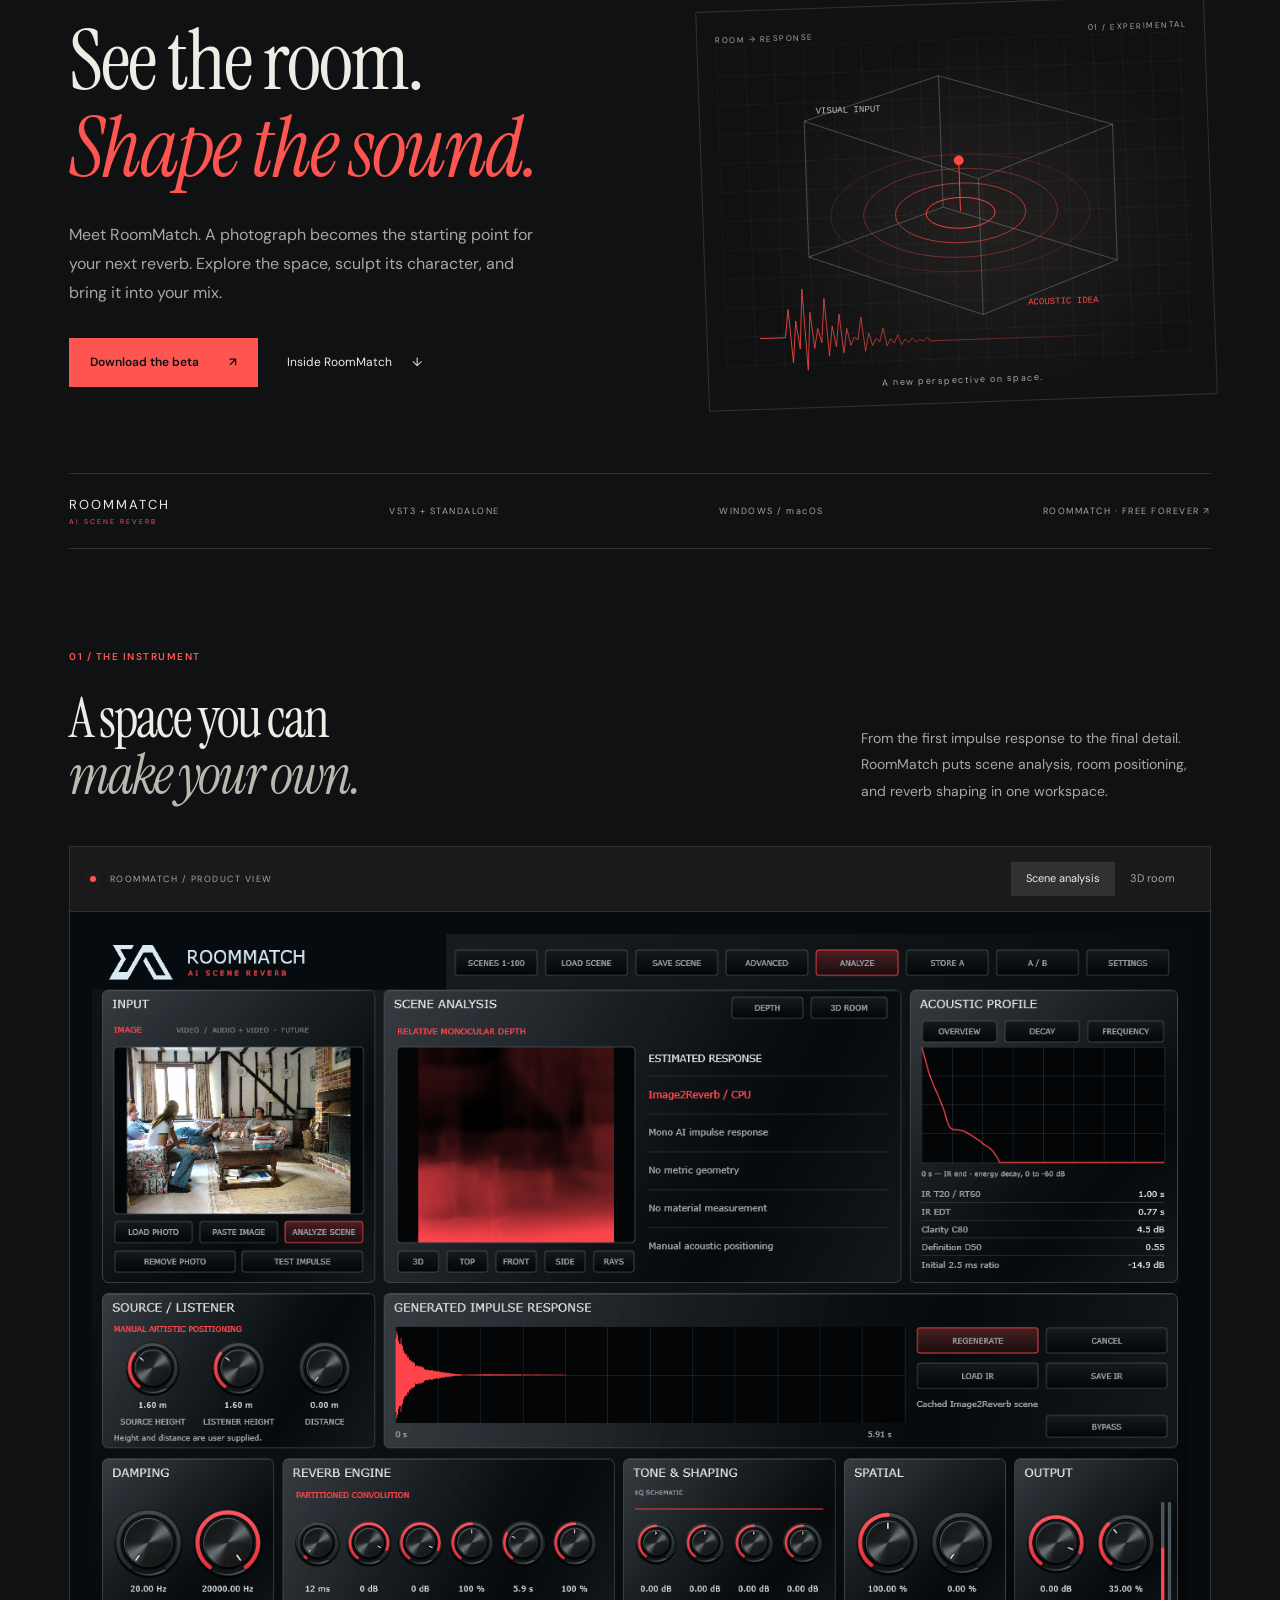
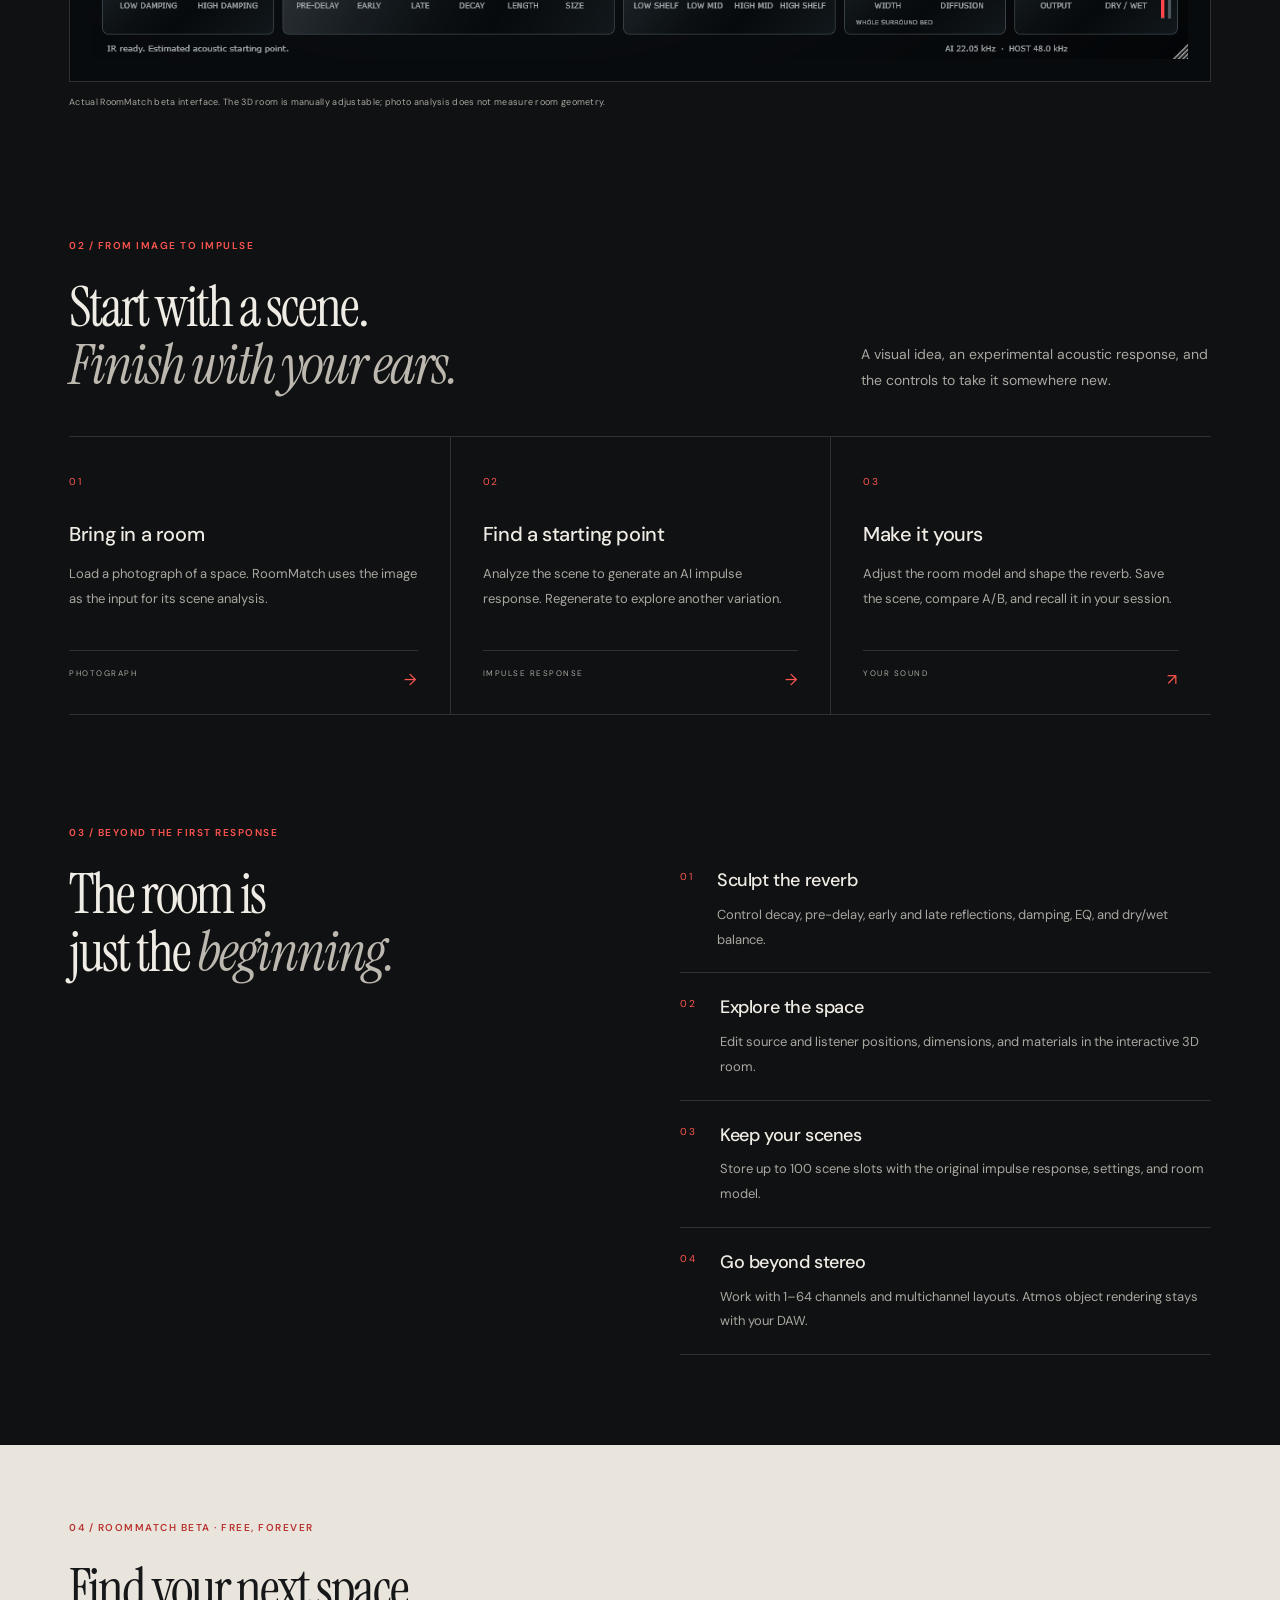
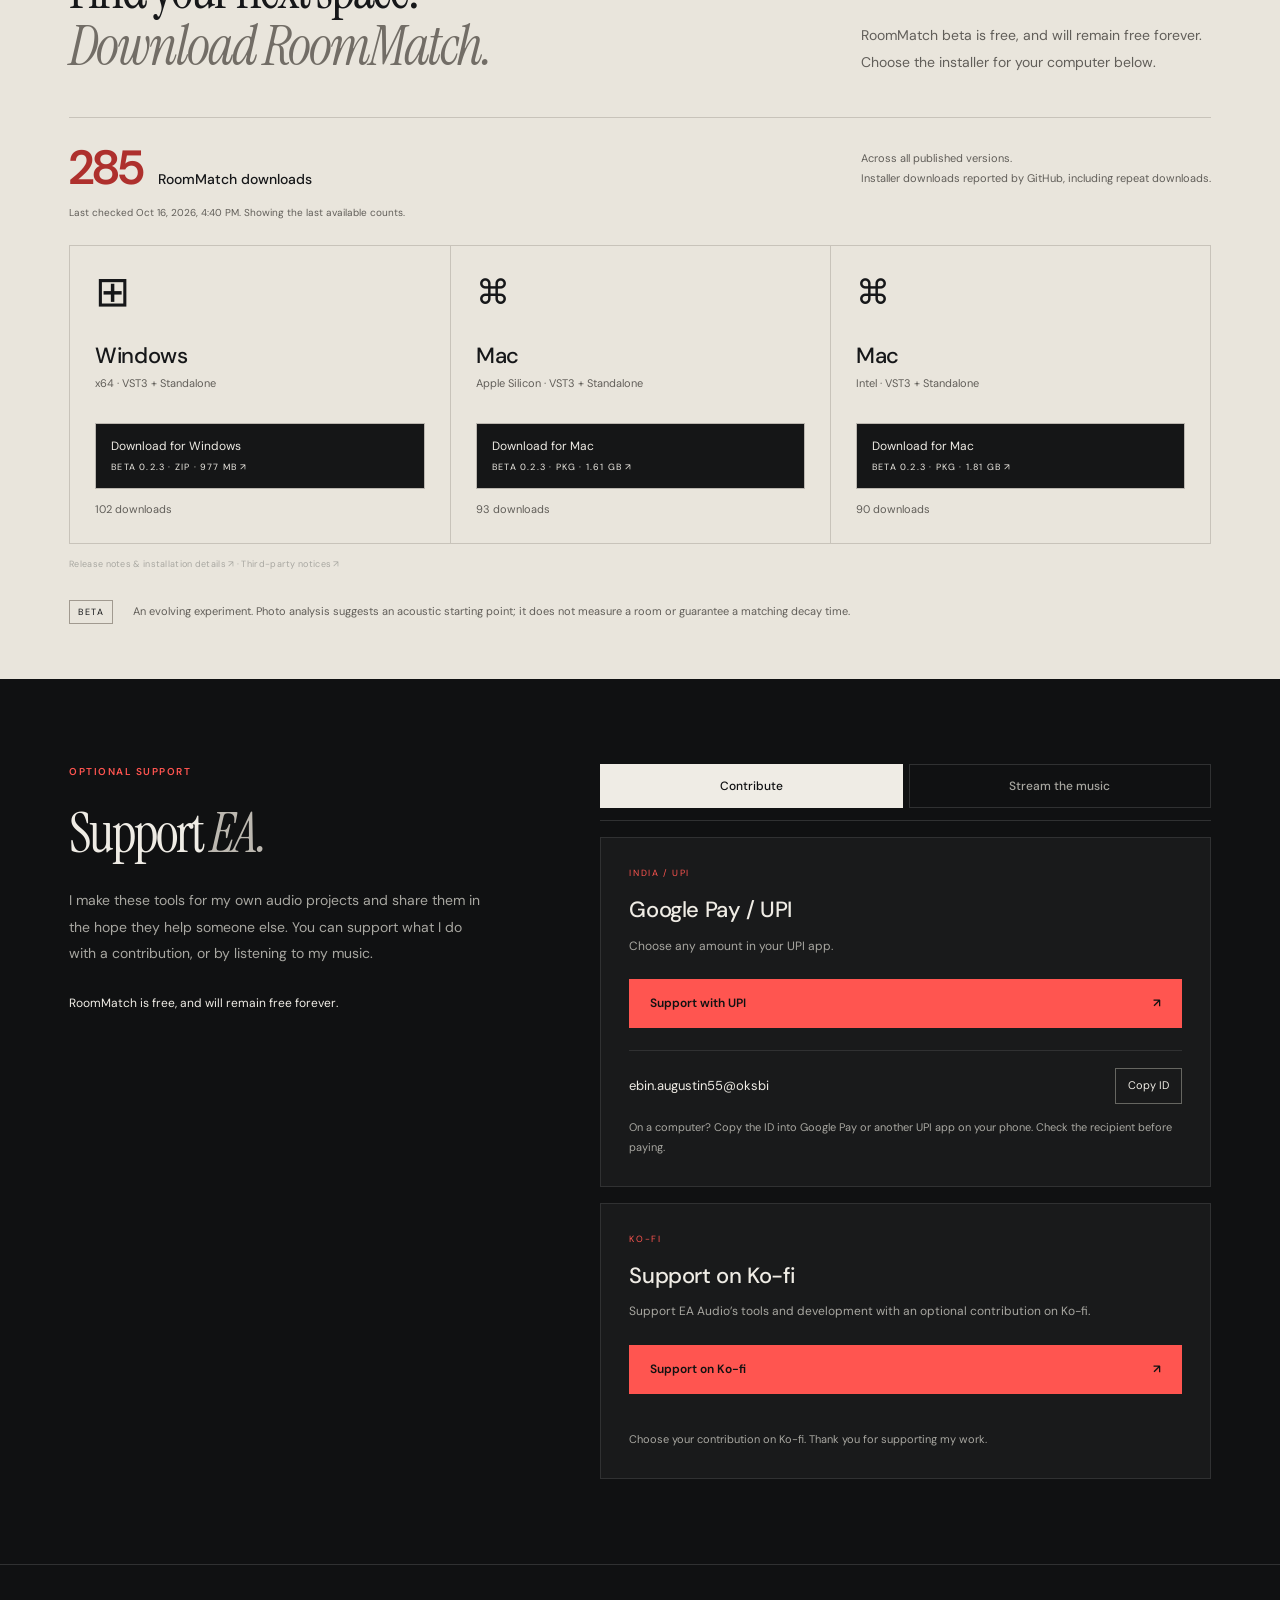
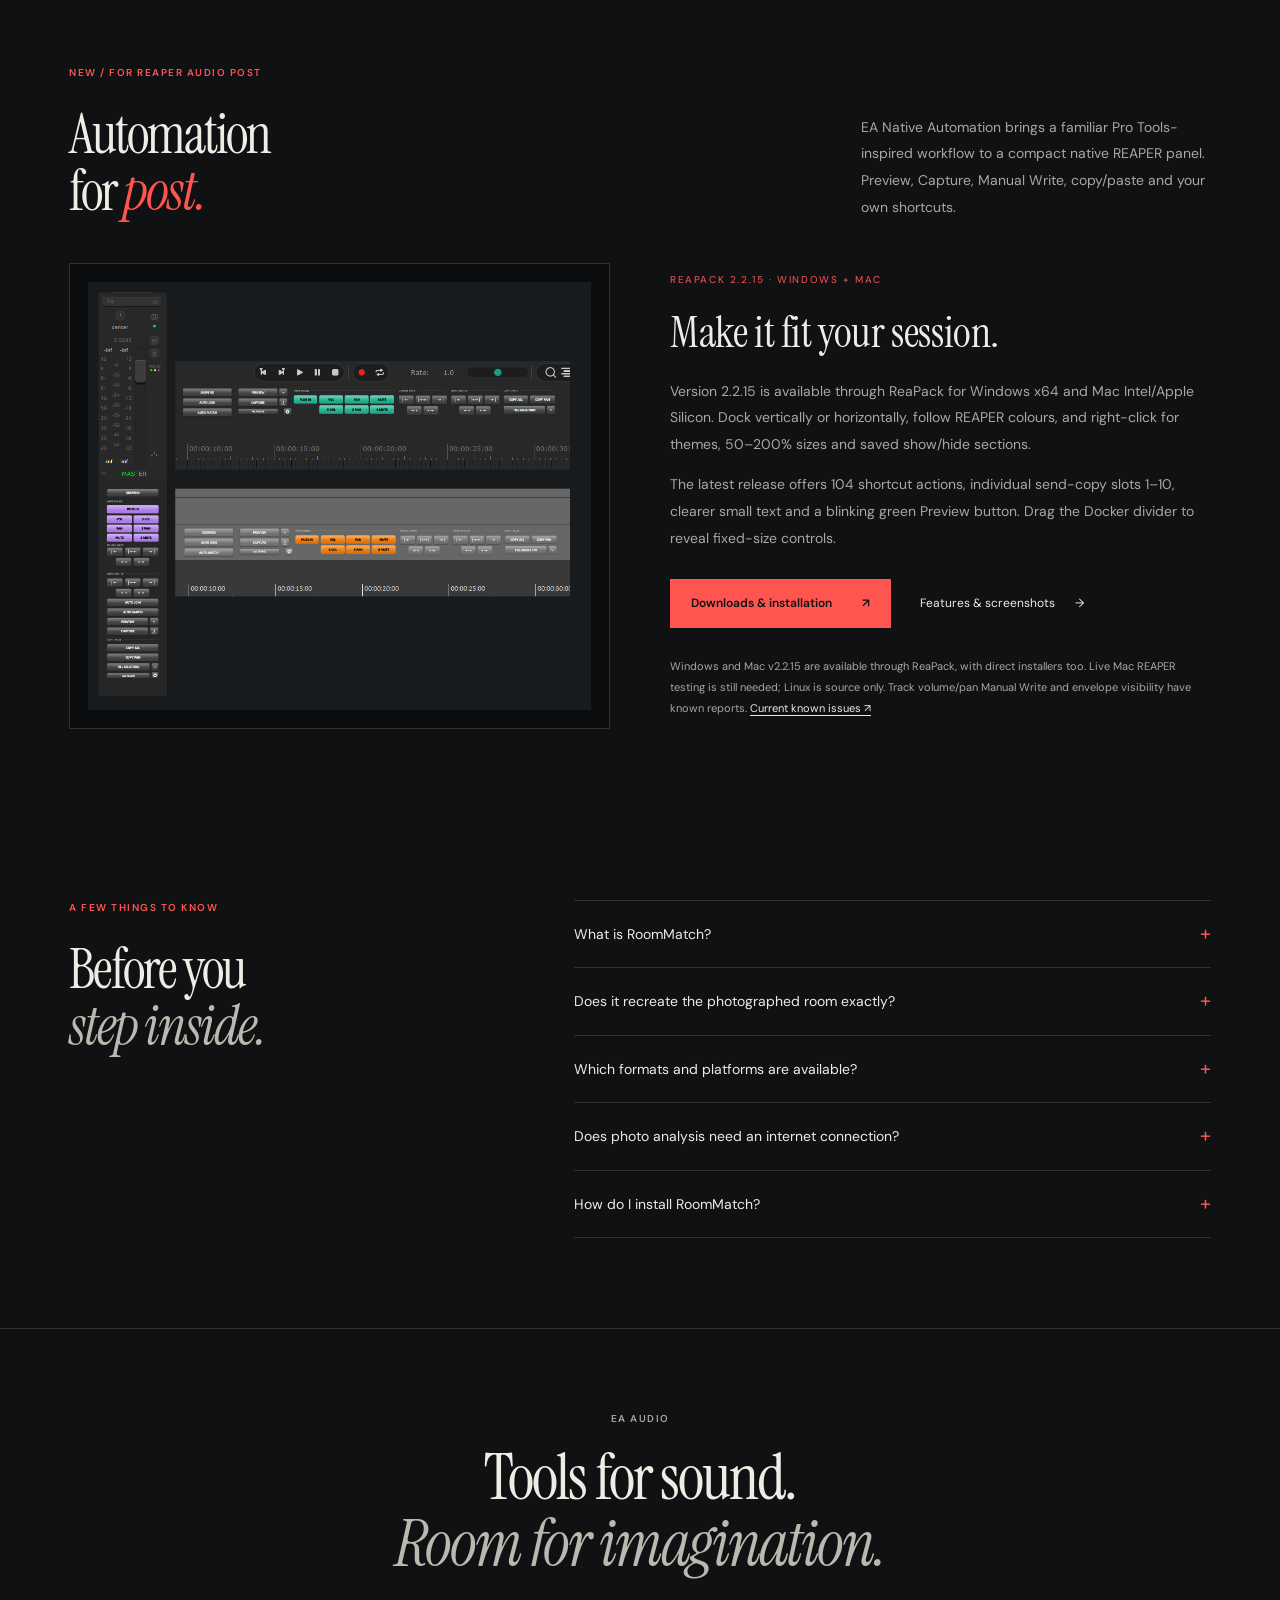
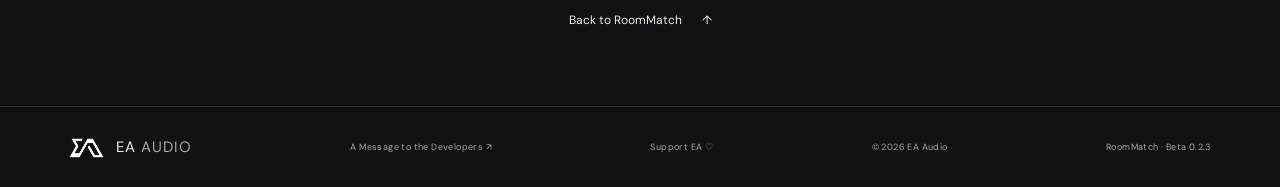
==== commit 1020b482: "Add EA Analyser product page and plugin-specific support center" ====
--- a/index.html
+++ b/index.html
@@ -3,15 +3,17 @@
 <head>
 <meta charset="UTF-8"><meta name="viewport" content="width=device-width, initial-scale=1">
 <meta name="theme-color" content="#101112">
-<title>EA Audio — Audio Tools · RoomMatch &amp; Native Automation</title>
-<meta name="description" content="Audio tools from EA Audio: free RoomMatch image-to-reverb beta and EA Native Automation for REAPER audio post. Explore features, screenshots and installation.">
+<title>EA Audio — EA Analyser, RoomMatch &amp; Native Automation</title>
+<meta name="description" content="Audio tools by Ebin Augustin. EA Analyser with full REAPER integration, free RoomMatch image-to-reverb beta, and EA Native Automation for audio post.">
 <link rel="icon" href="assets/favicon.svg" type="image/svg+xml">
 <link rel="stylesheet" href="styles.css?v=8">
+<link rel="stylesheet" href="analyser.css?v=1">
 </head>
 <body>
 <a class="skip" href="#main">Skip to content</a>
-<header class="header"><a class="brand" href="#" aria-label="EA Audio home"><img src="assets/ea-logo.png" alt="" width="48" height="30"><span>EA <b>AUDIO</b></span></a><nav aria-label="Main navigation"><a href="#roommatch">RoomMatch</a><a href="automation.html">Automation</a><a href="#workflow">How it works</a><a href="#downloads" class="nav-download">Downloads <span aria-hidden="true">↗</span></a><a class="nav-support" href="#support">Support EA <span aria-hidden="true">♡</span></a></nav></header>
+<header class="header"><a class="brand" href="#" aria-label="EA Audio home"><img src="assets/ea-logo.png" alt="" width="48" height="30"><span>EA <b>AUDIO</b></span></a><nav aria-label="Main navigation"><a href="#roommatch">RoomMatch</a><a href="automation.html">Automation</a><a href="analyser.html">Analyser</a><a href="support.html">Support center</a><a href="#downloads" class="nav-download">Downloads ↗</a><a class="nav-support" href="#support">Support EA ♡</a></nav></header>
 <main id="main">
+<section class="section analyser-teaser" id="analyser" aria-labelledby="analyser-title"><div class="analyser-teaser-grid"><div><p class="eyebrow">NEW / EA ANALYSER · WINDOWS EDITION</p><h2 id="analyser-title">Your mix,<br>in <em>perspective.</em></h2><p class="intro">Loudness metering with full REAPER integration. Follow analysis directly in the arrangement, dock a compact Quick View, and choose the meters that fit your workflow.</p><div class="hero-actions"><a class="button primary" href="analyser.html">Explore EA Analyser ↗</a><a class="text-link" href="https://ko-fi.com/s/d8abc79313">US$5 · one-time purchase →</a></div><p class="purchase-note">Windows 64-bit · VST3 + REAPER tools · Version 0.8.3</p></div><a href="analyser.html" aria-label="See EA Analyser’s full REAPER integration"><img src="https://storage.ko-fi.com/cdn/useruploads/display/d62dd70b-1585-4703-9197-a489a9da1ced_eaanalyser-in-trackreaper.png" alt="EA Analyser history lane above example audio in REAPER" width="1604" height="689"></a></div></section>
 <section class="developer-message section" id="developer-message" aria-labelledby="developer-message-title">
 <div class="message-heading"><p class="eyebrow">A NOTE FROM THE CREATOR</p><h2 id="developer-message-title">A Message<br>to the <em>Developers.</em></h2><p class="message-promise">RoomMatch.<br><em>Free forever.</em></p></div>
 <div class="message-body">
@@ -64,4 +66,4 @@
 </main><footer><a class="brand" href="#"><img src="assets/ea-logo.png" alt="" width="48" height="30"><span>EA <b>AUDIO</b></span></a><a href="#developer-message">A Message to the Developers ↗</a><a href="#support">Support EA ♡</a><span>© 2026 EA Audio</span><span>RoomMatch · Beta 0.2.3</span></footer>
 <script src="support.js?v=2"></script>
 <script src="downloads.js?v=4"></script><script src="app.js?v=4"></script><script src="download-stats.js?v=1"></script>
-</body></html>+</body></html>
--- a/analyser.css
+++ b/analyser.css
@@ -0,0 +1 @@
+.analyser-hero{padding-top:44px}.analyser-heading{display:grid;grid-template-columns:1fr 1fr;gap:50px;align-items:end;margin:38px 0 50px}.analyser-heading h1{font-size:clamp(64px,7.6vw,118px)}.analyser-heading .intro{margin-top:0;max-width:490px}.purchase-note{font-size:12px;color:var(--muted);line-height:1.8;margin-top:20px;max-width:510px}.analyser-dashboard{border-top:1px solid var(--line);border-radius:8px;padding:14px}.analyser-strip{display:flex;flex-wrap:wrap;gap:20px;justify-content:space-between;border-bottom:1px solid var(--line);padding:24px 0;font-size:10px;letter-spacing:1.2px;color:var(--muted)}.analyser-figure{margin:28px 0}.analyser-figure .product-frame{border-top:1px solid var(--line);border-radius:6px;padding:12px}.analyser-features{display:grid;grid-template-columns:repeat(3,1fr);gap:36px;padding:24px 0 30px}.analyser-features article{border-top:1px solid var(--line);padding-top:20px}.analyser-features h3{margin-top:14px}.analyser-features p,.quickview-showcase p,.analyser-help>p:not(.eyebrow){color:var(--muted);font-size:14px;line-height:1.9;max-width:550px}.quickview-showcase{display:grid;grid-template-columns:1fr 1.1fr;gap:45px;align-items:center;border:1px solid var(--line);border-radius:6px;background:var(--surface);padding:30px}.quickview-showcase h3{margin-top:0}.quickview-showcase figure{margin:0}.quickview-showcase img{width:100%;height:auto;display:block}.quickview-showcase .eyebrow{font-size:9px;margin-bottom:12px}.purchase-panel{display:grid;grid-template-columns:1fr 1fr;gap:80px;background:#191a1b;border:1px solid var(--line);border-radius:8px;padding:48px}.purchase-panel h2{font-size:clamp(42px,4vw,64px)}.price{font-size:48px;letter-spacing:-2px;margin:24px 0}.price span{display:block;font-size:12px;letter-spacing:0;color:var(--muted)}.install-guide ol{padding-left:20px;color:var(--muted);font-size:14px;line-height:1.8}.install-guide li{padding:0 0 16px 8px}.install-guide strong{color:var(--ink);font-weight:500}.install-guide .text-link{margin-top:20px}.analyser-help{padding-bottom:100px}.analyser-help .button{margin-top:12px}.analyser-teaser{border-top:1px solid var(--line);padding-top:40px;padding-bottom:40px;margin-top:20px}.analyser-teaser-grid{display:grid;grid-template-columns:.85fr 1.15fr;gap:44px;align-items:center}.analyser-teaser-grid img{width:100%;height:auto;border:1px solid var(--line);border-radius:6px;display:block}.analyser-teaser h2{font-size:clamp(42px,4.5vw,68px)}.analyser-teaser .intro{font-size:14px;max-width:490px}.analyser-teaser .hero-actions{flex-wrap:wrap}.header nav{gap:24px}a[aria-current=page]{color:var(--red)}@media(max-width:850px){.analyser-heading,.purchase-panel,.quickview-showcase,.analyser-teaser-grid{grid-template-columns:1fr;gap:26px}.analyser-features{grid-template-columns:1fr;gap:8px}.purchase-panel{padding:28px}.analyser-heading{margin-top:26px}.header nav{gap:14px}.header nav a{font-size:11px}.analyser-strip{font-size:8px}.hero-actions{flex-wrap:wrap;gap:20px}}@media(max-width:520px){.header{flex-wrap:wrap;gap:16px}.header nav{flex-wrap:wrap;width:100%}.header .nav-download{border:0;padding-left:0}.analyser-heading h1{font-size:64px}.analyser-hero .edition{font-size:8px}.analyser-dashboard{padding:5px}.purchase-panel{padding:22px}.quickview-showcase{padding:20px}.analyser-help{padding-bottom:60px}}
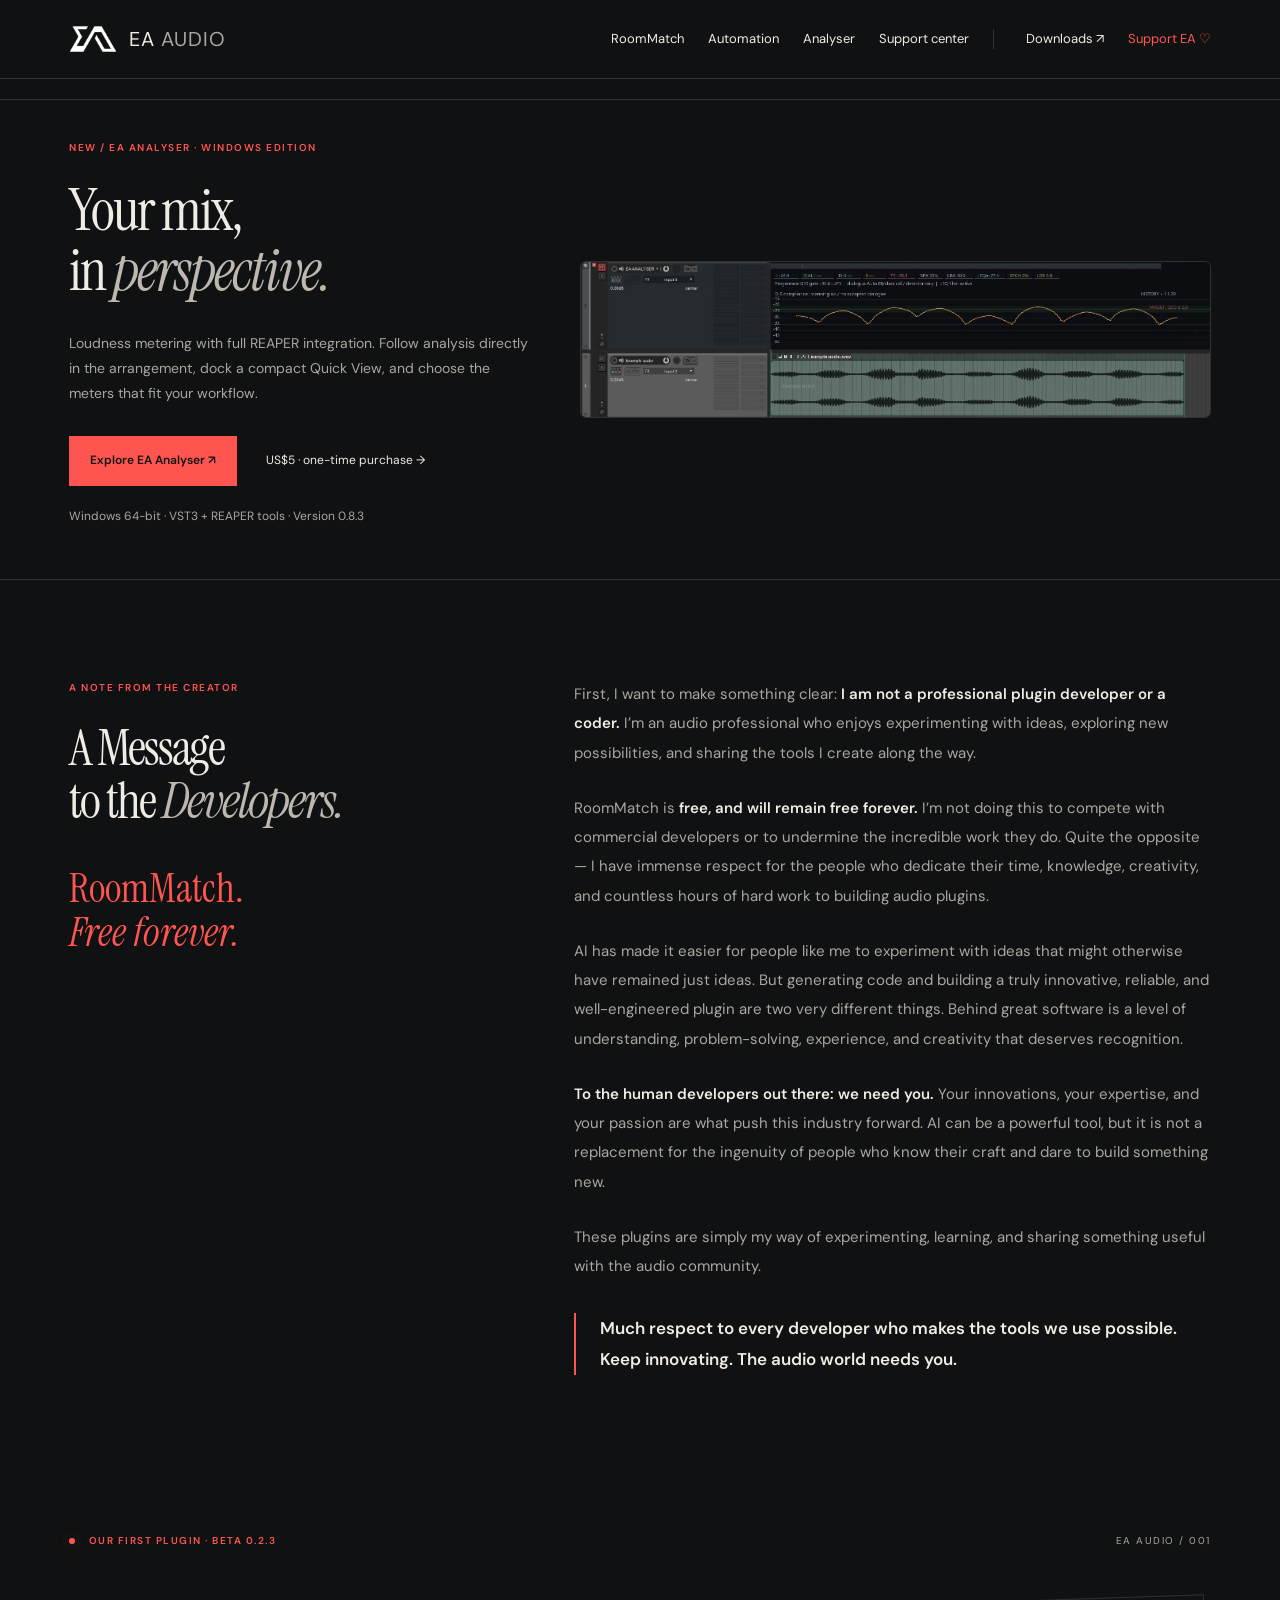
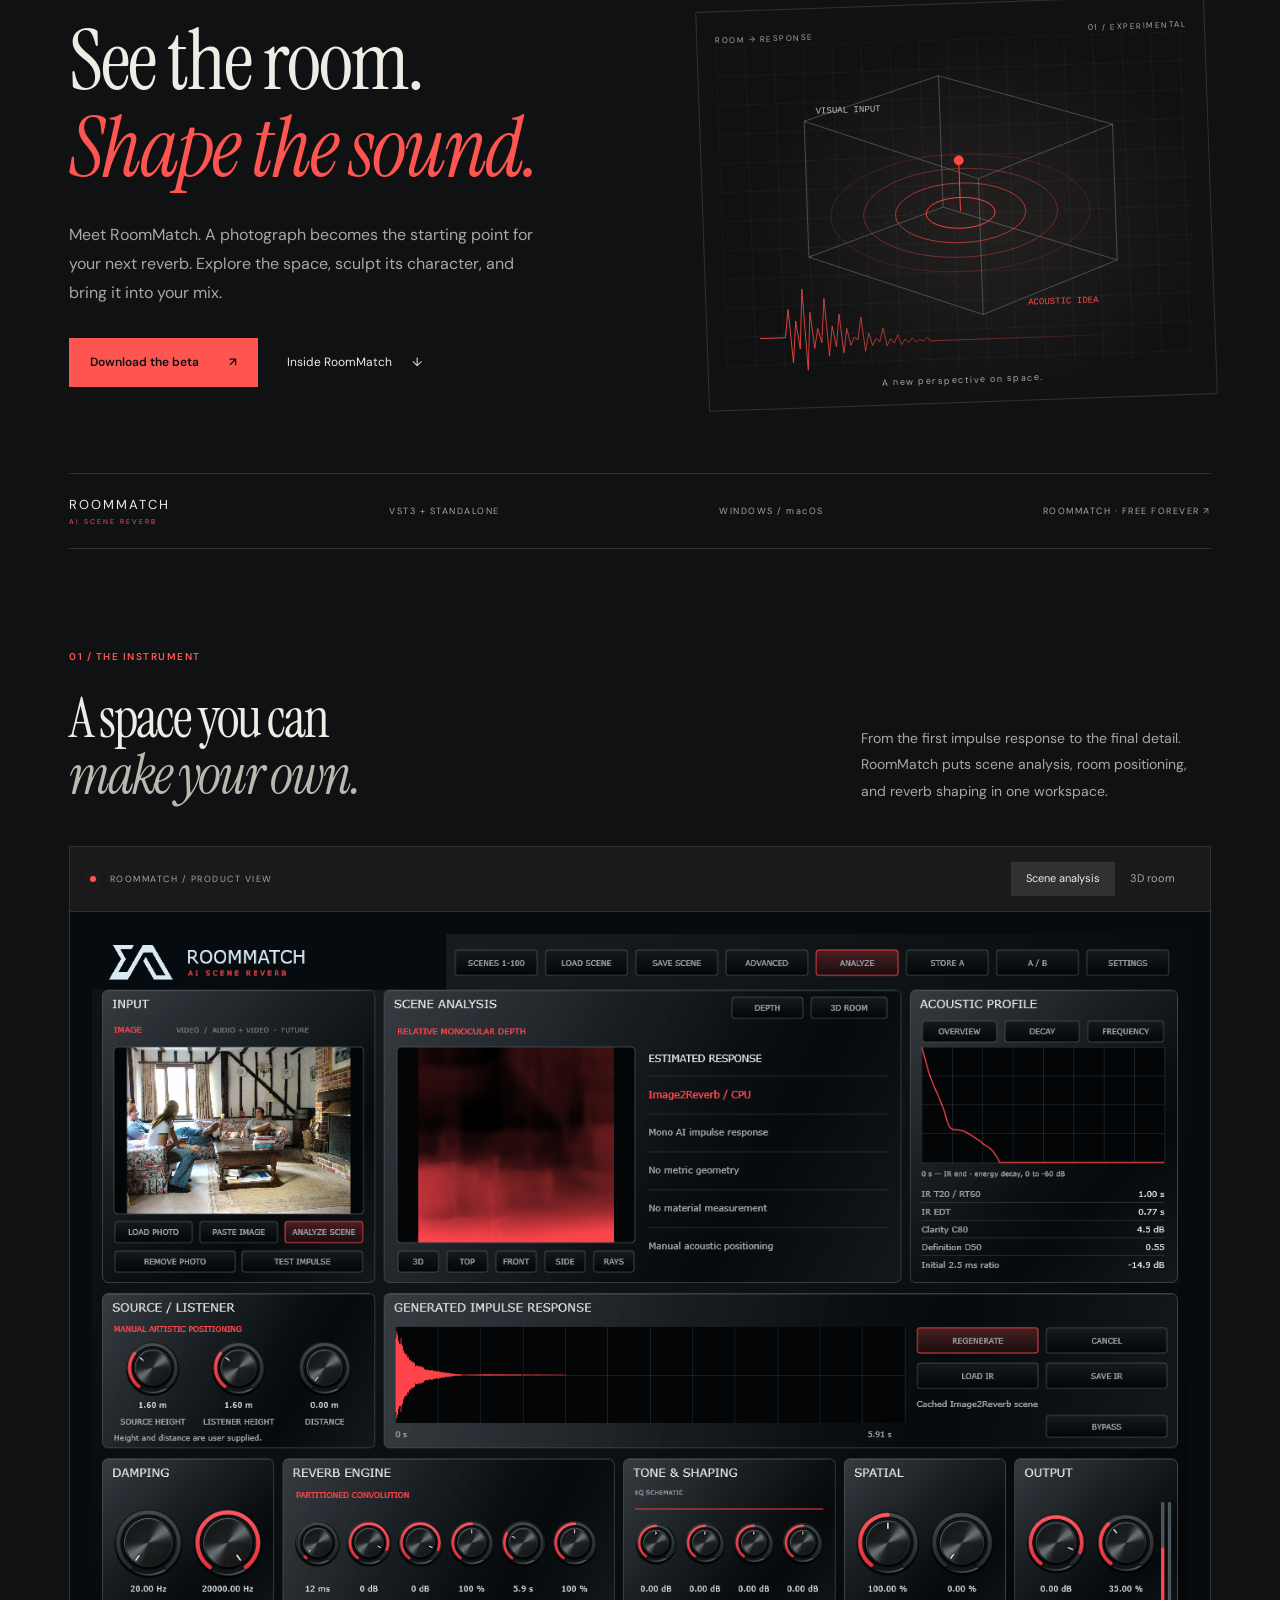
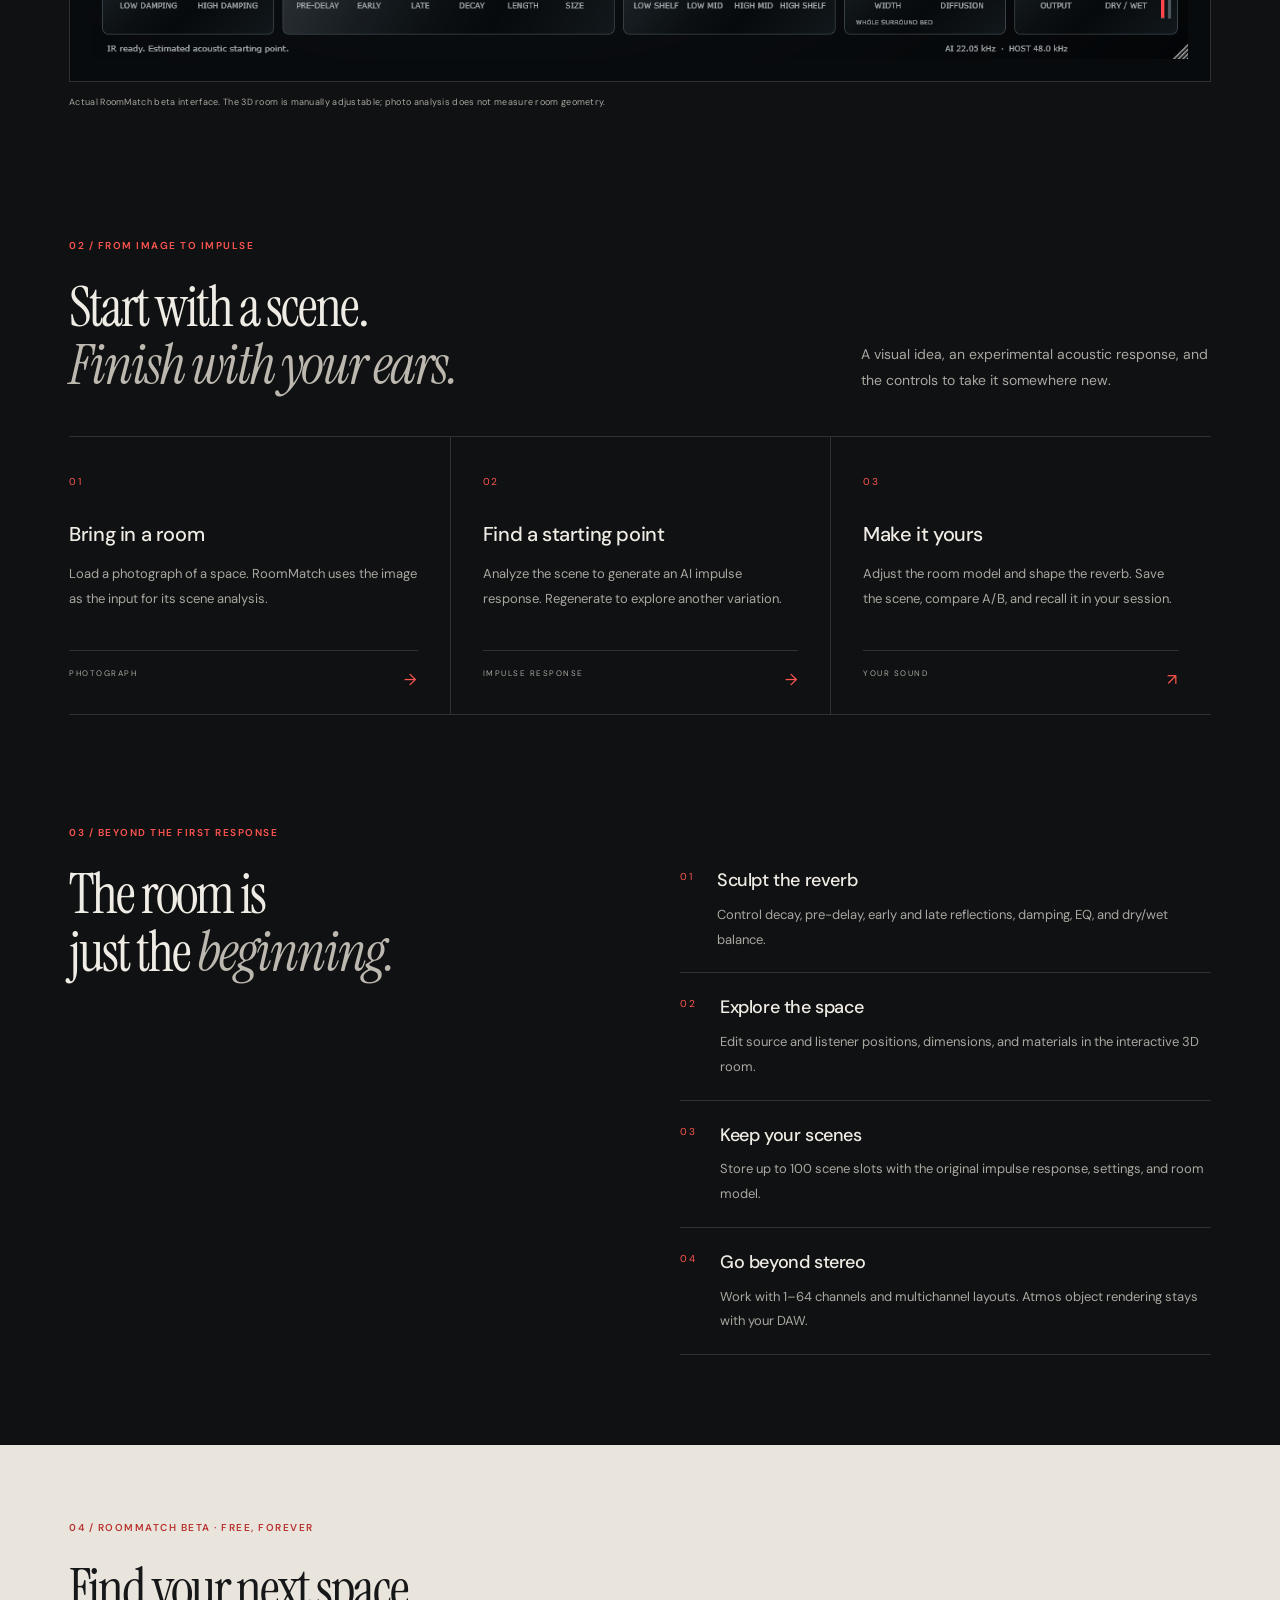
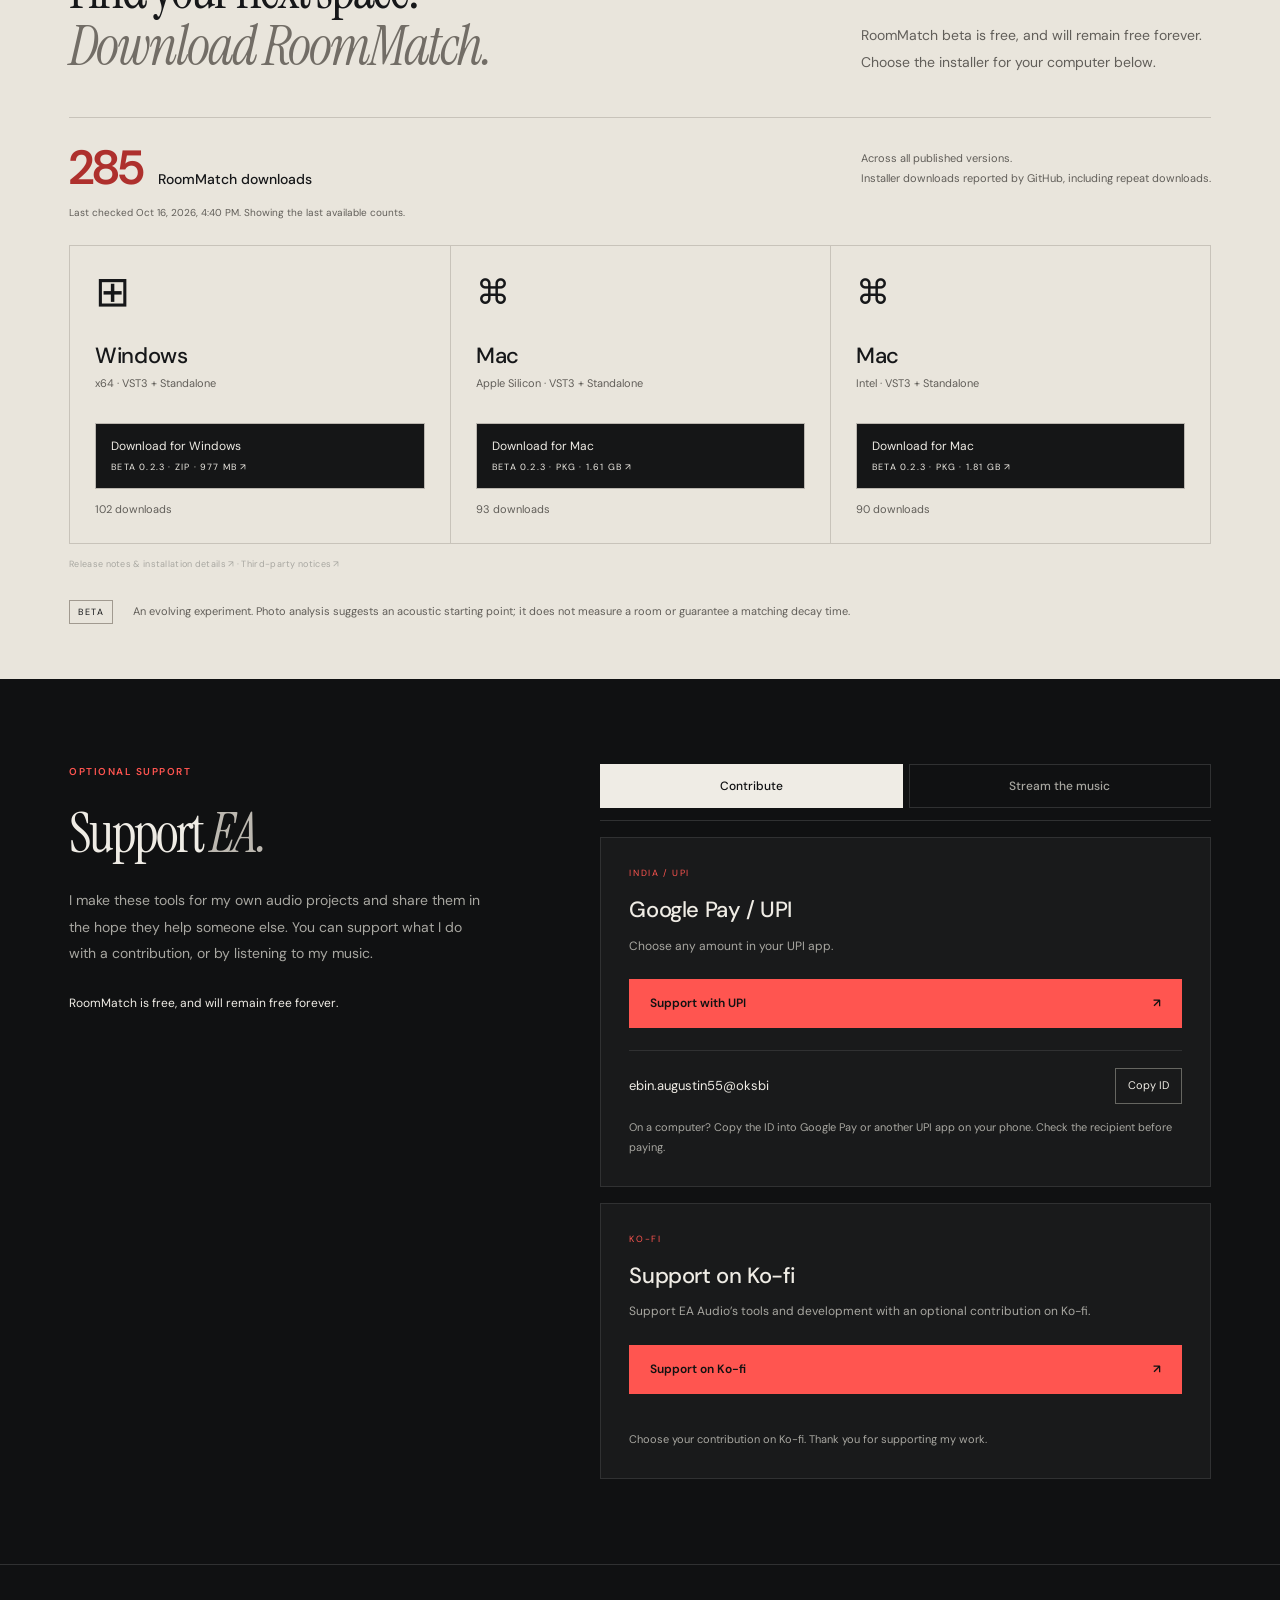
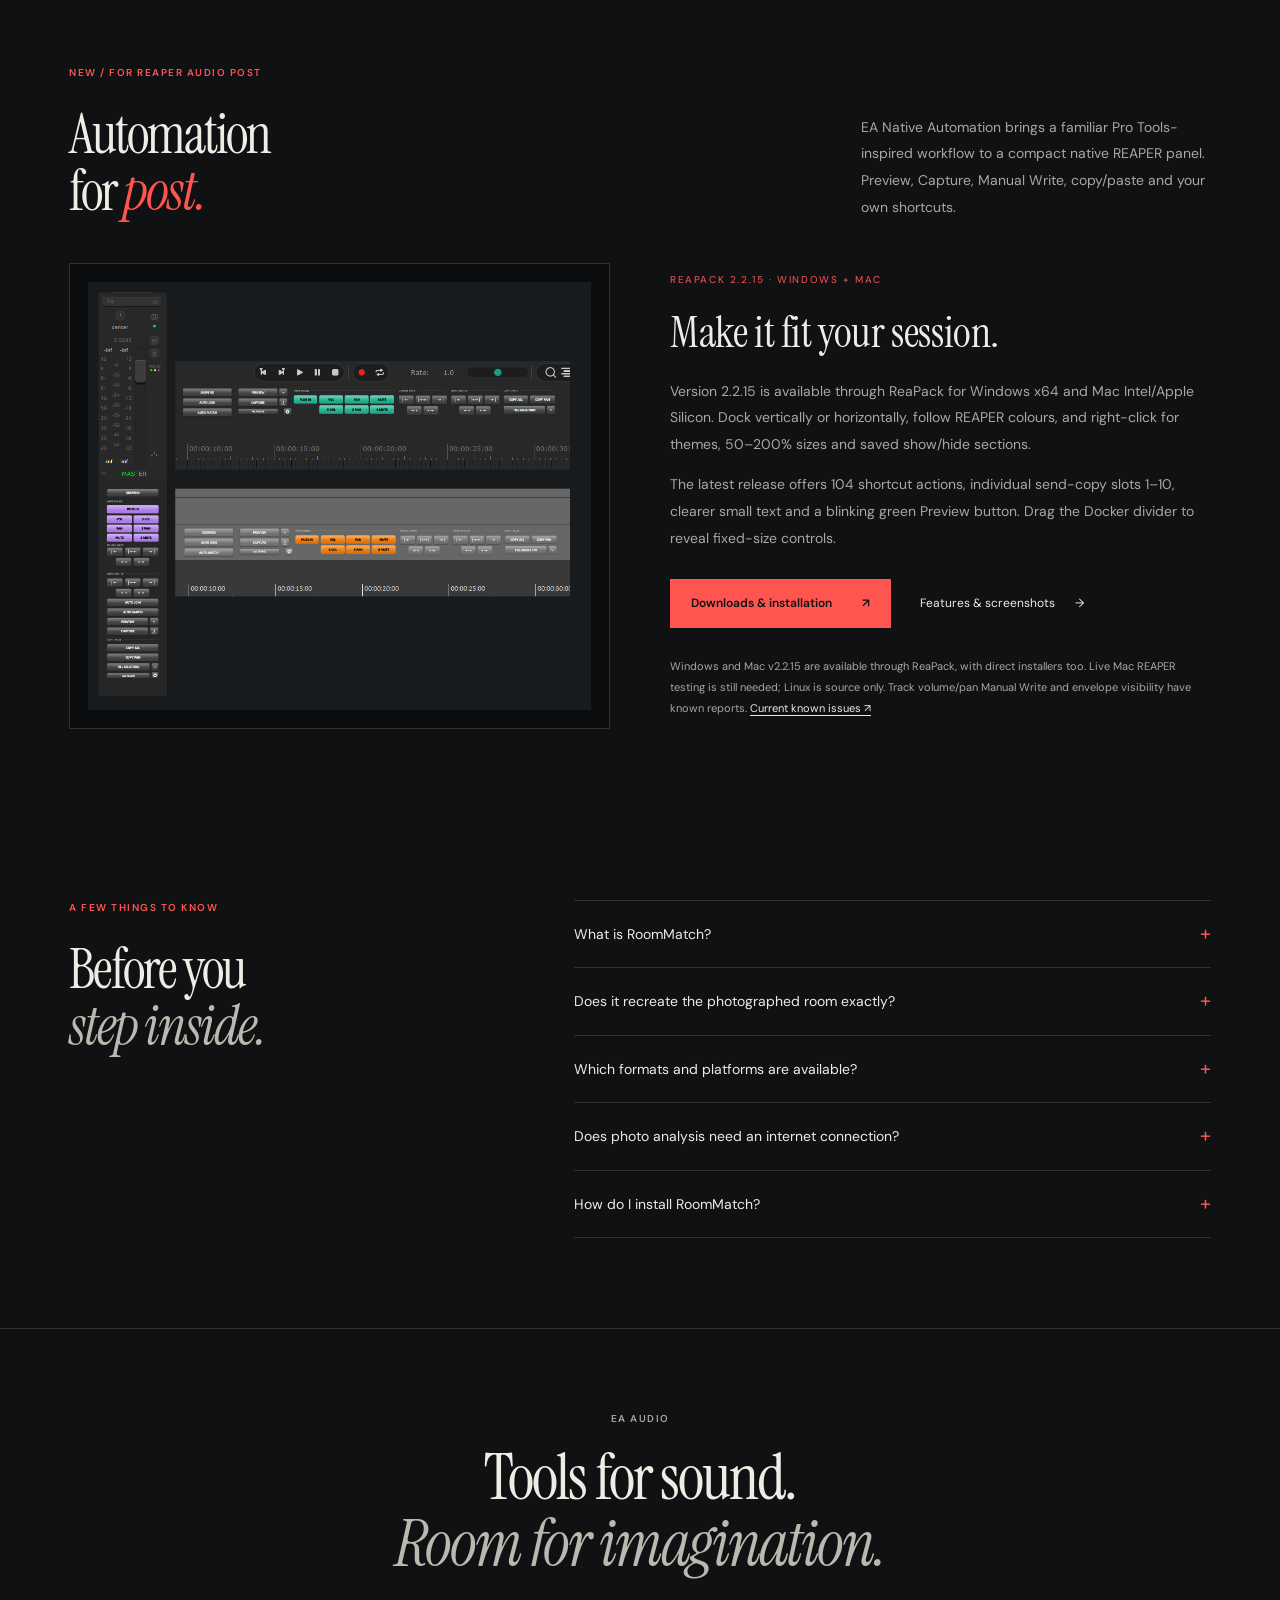
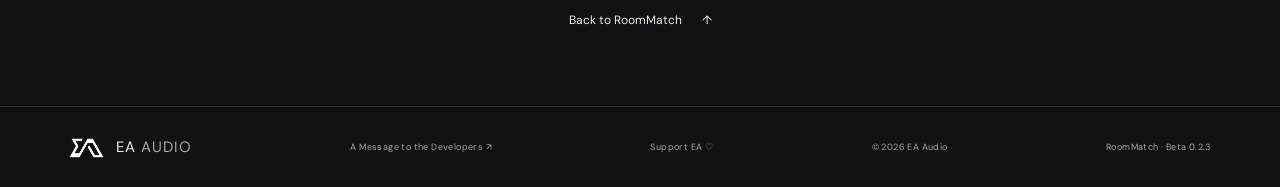
==== commit c559dbae: "Crop the REAPER integration screenshot to the two tracks" ====
--- a/index.html
+++ b/index.html
@@ -13,7 +13,7 @@
 <a class="skip" href="#main">Skip to content</a>
 <header class="header"><a class="brand" href="#" aria-label="EA Audio home"><img src="assets/ea-logo.png" alt="" width="48" height="30"><span>EA <b>AUDIO</b></span></a><nav aria-label="Main navigation"><a href="#roommatch">RoomMatch</a><a href="automation.html">Automation</a><a href="analyser.html">Analyser</a><a href="support.html">Support center</a><a href="#downloads" class="nav-download">Downloads ↗</a><a class="nav-support" href="#support">Support EA ♡</a></nav></header>
 <main id="main">
-<section class="section analyser-teaser" id="analyser" aria-labelledby="analyser-title"><div class="analyser-teaser-grid"><div><p class="eyebrow">NEW / EA ANALYSER · WINDOWS EDITION</p><h2 id="analyser-title">Your mix,<br>in <em>perspective.</em></h2><p class="intro">Loudness metering with full REAPER integration. Follow analysis directly in the arrangement, dock a compact Quick View, and choose the meters that fit your workflow.</p><div class="hero-actions"><a class="button primary" href="analyser.html">Explore EA Analyser ↗</a><a class="text-link" href="https://ko-fi.com/s/d8abc79313">US$5 · one-time purchase →</a></div><p class="purchase-note">Windows 64-bit · VST3 + REAPER tools · Version 0.8.3</p></div><a href="analyser.html" aria-label="See EA Analyser’s full REAPER integration"><img src="https://storage.ko-fi.com/cdn/useruploads/display/d62dd70b-1585-4703-9197-a489a9da1ced_eaanalyser-in-trackreaper.png" alt="EA Analyser history lane above example audio in REAPER" width="1604" height="689"></a></div></section>
+<section class="section analyser-teaser" id="analyser" aria-labelledby="analyser-title"><div class="analyser-teaser-grid"><div><p class="eyebrow">NEW / EA ANALYSER · WINDOWS EDITION</p><h2 id="analyser-title">Your mix,<br>in <em>perspective.</em></h2><p class="intro">Loudness metering with full REAPER integration. Follow analysis directly in the arrangement, dock a compact Quick View, and choose the meters that fit your workflow.</p><div class="hero-actions"><a class="button primary" href="analyser.html">Explore EA Analyser ↗</a><a class="text-link" href="https://ko-fi.com/s/d8abc79313">US$5 · one-time purchase →</a></div><p class="purchase-note">Windows 64-bit · VST3 + REAPER tools · Version 0.8.3</p></div><a href="analyser.html" aria-label="See EA Analyser’s full REAPER integration"><img src="https://ebinaugustin.github.io/ea-audio-website/assets/analyser/reaper-two-tracks.png" alt="EA Analyser history lane above example audio in REAPER" width="1585" height="389"></a></div></section>
 <section class="developer-message section" id="developer-message" aria-labelledby="developer-message-title">
 <div class="message-heading"><p class="eyebrow">A NOTE FROM THE CREATOR</p><h2 id="developer-message-title">A Message<br>to the <em>Developers.</em></h2><p class="message-promise">RoomMatch.<br><em>Free forever.</em></p></div>
 <div class="message-body">
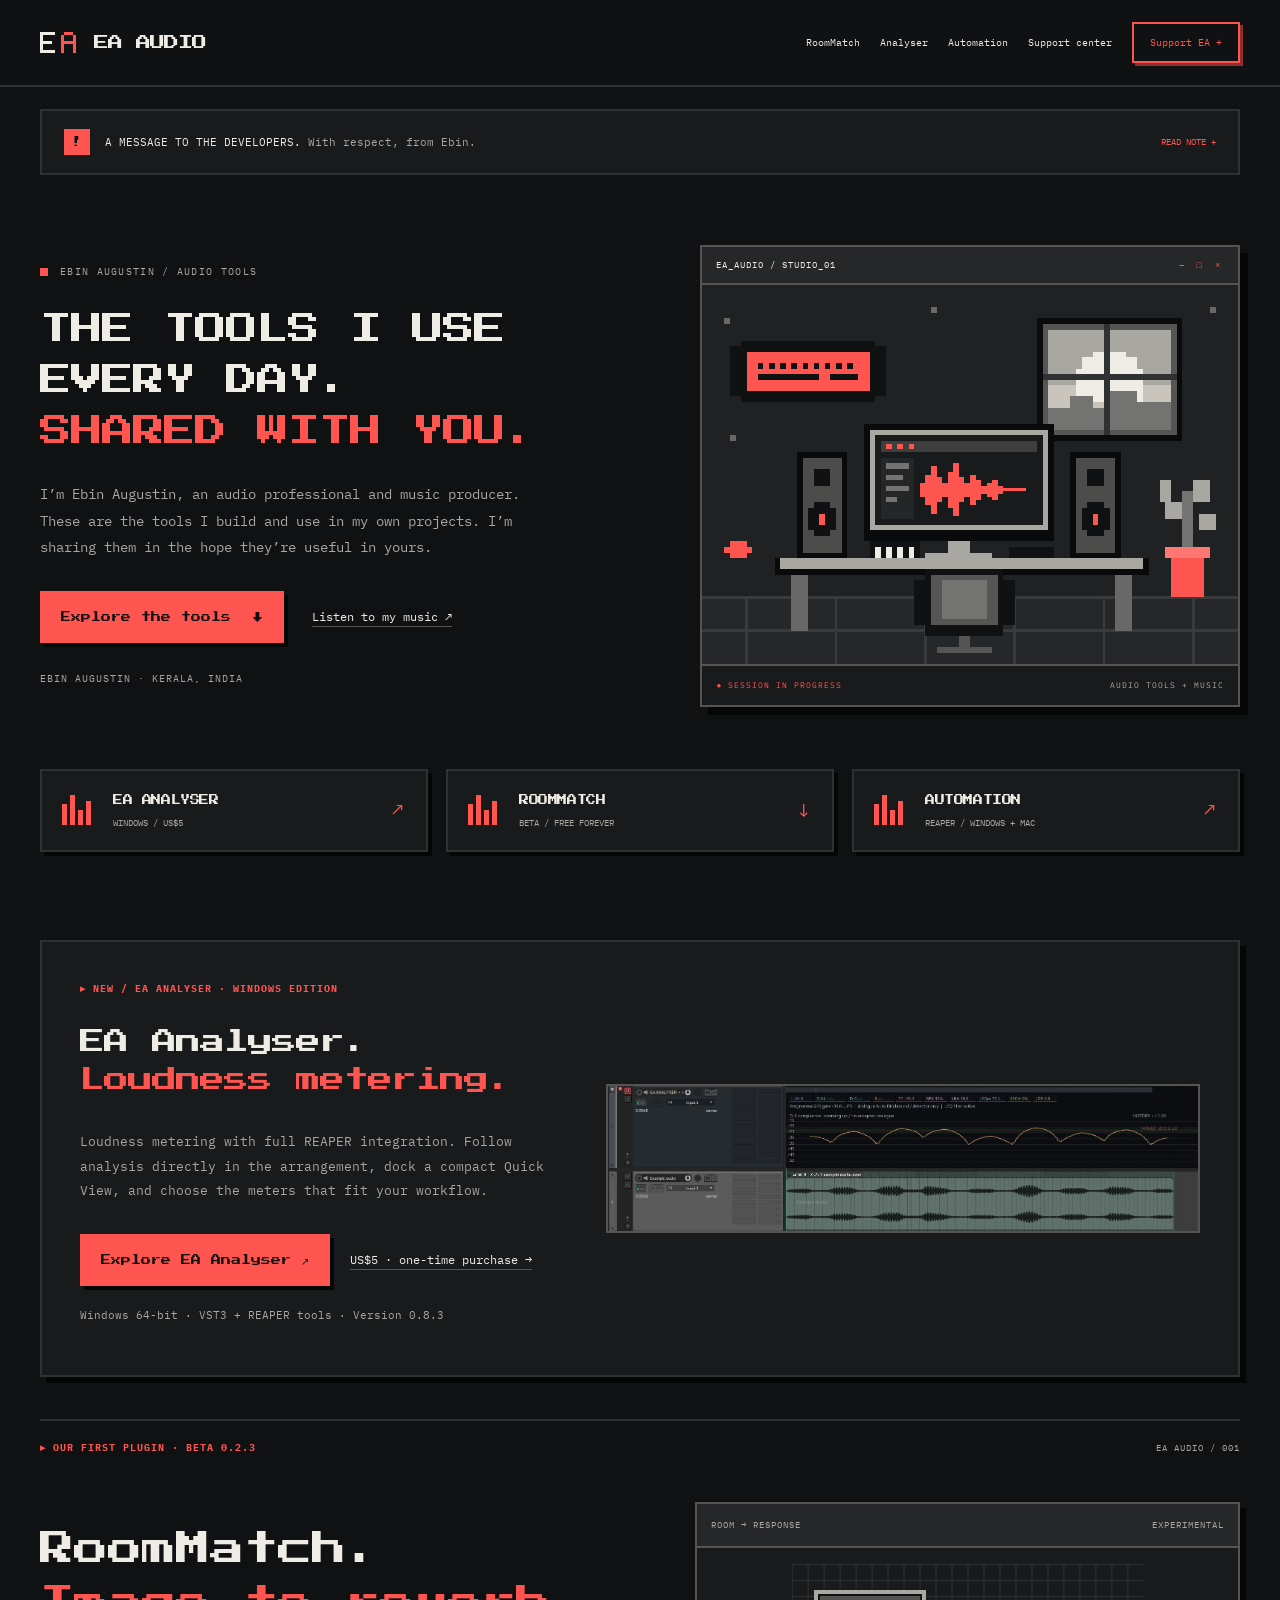
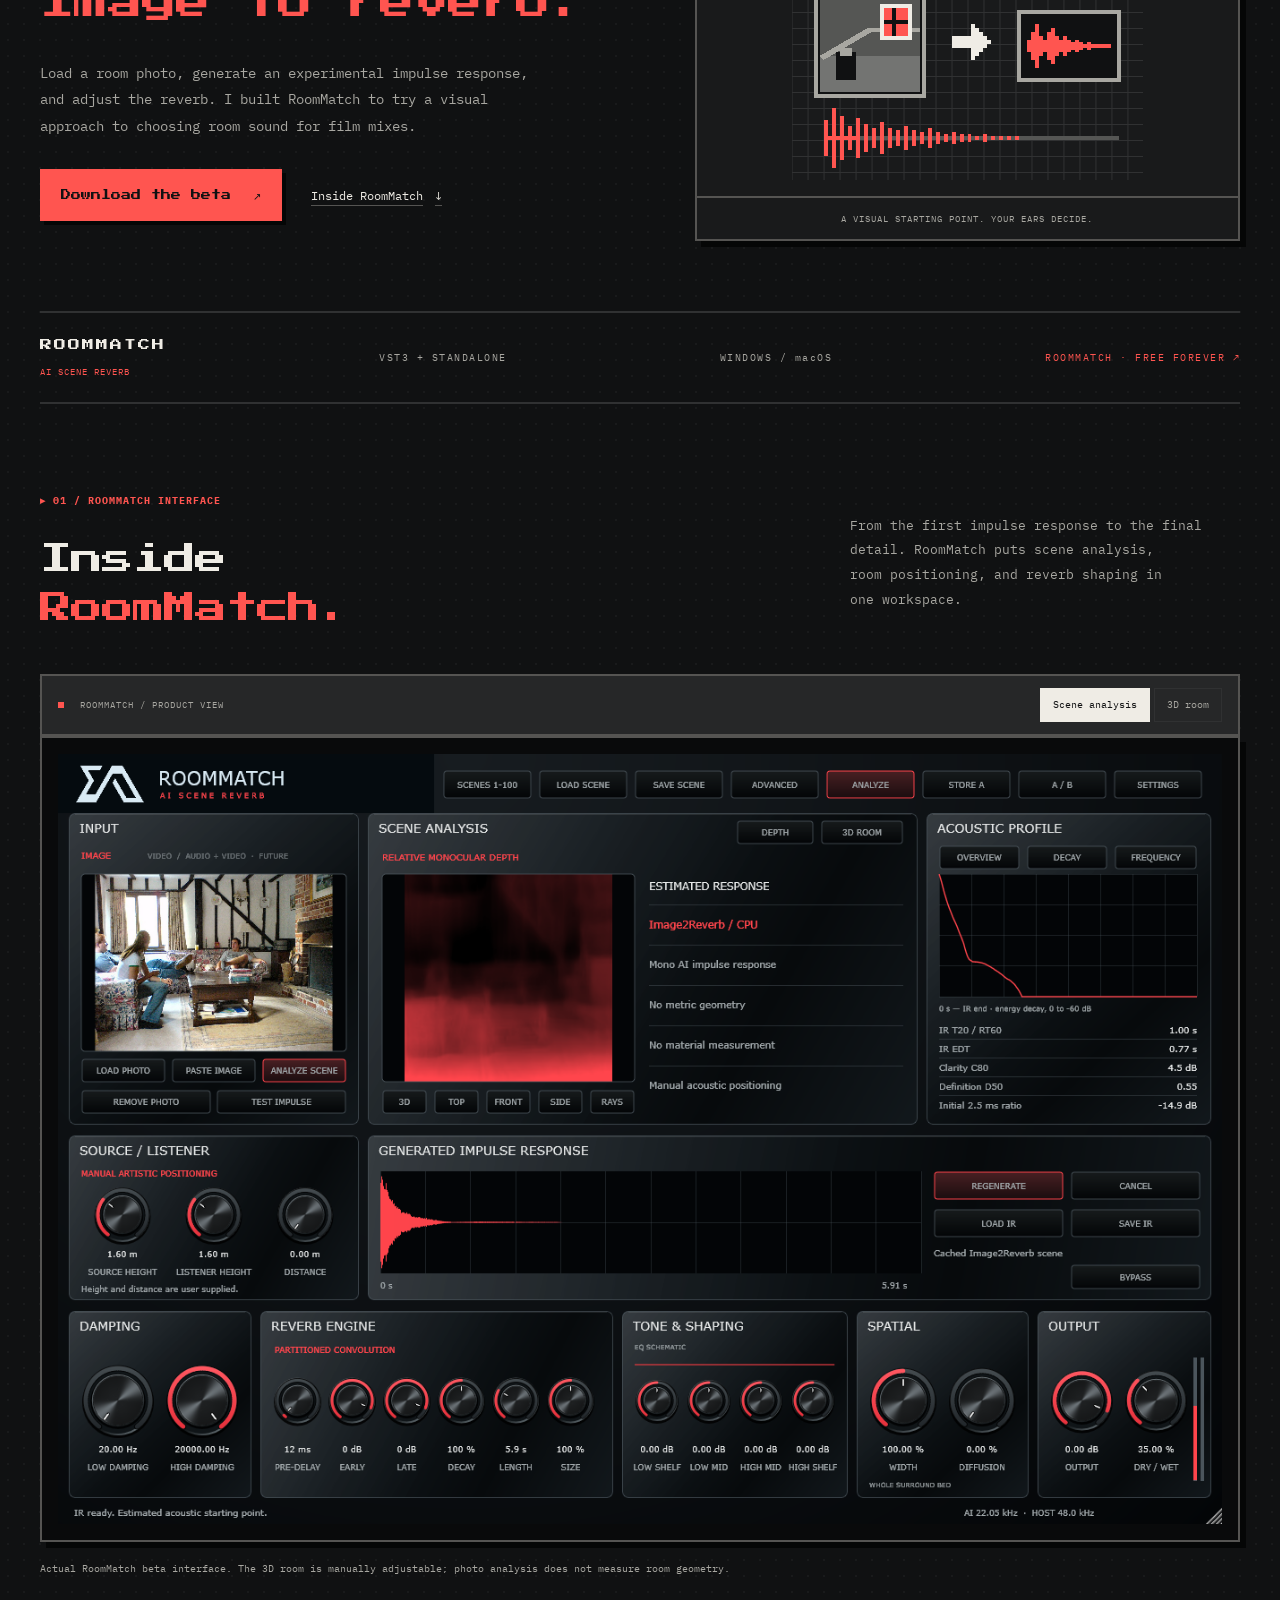
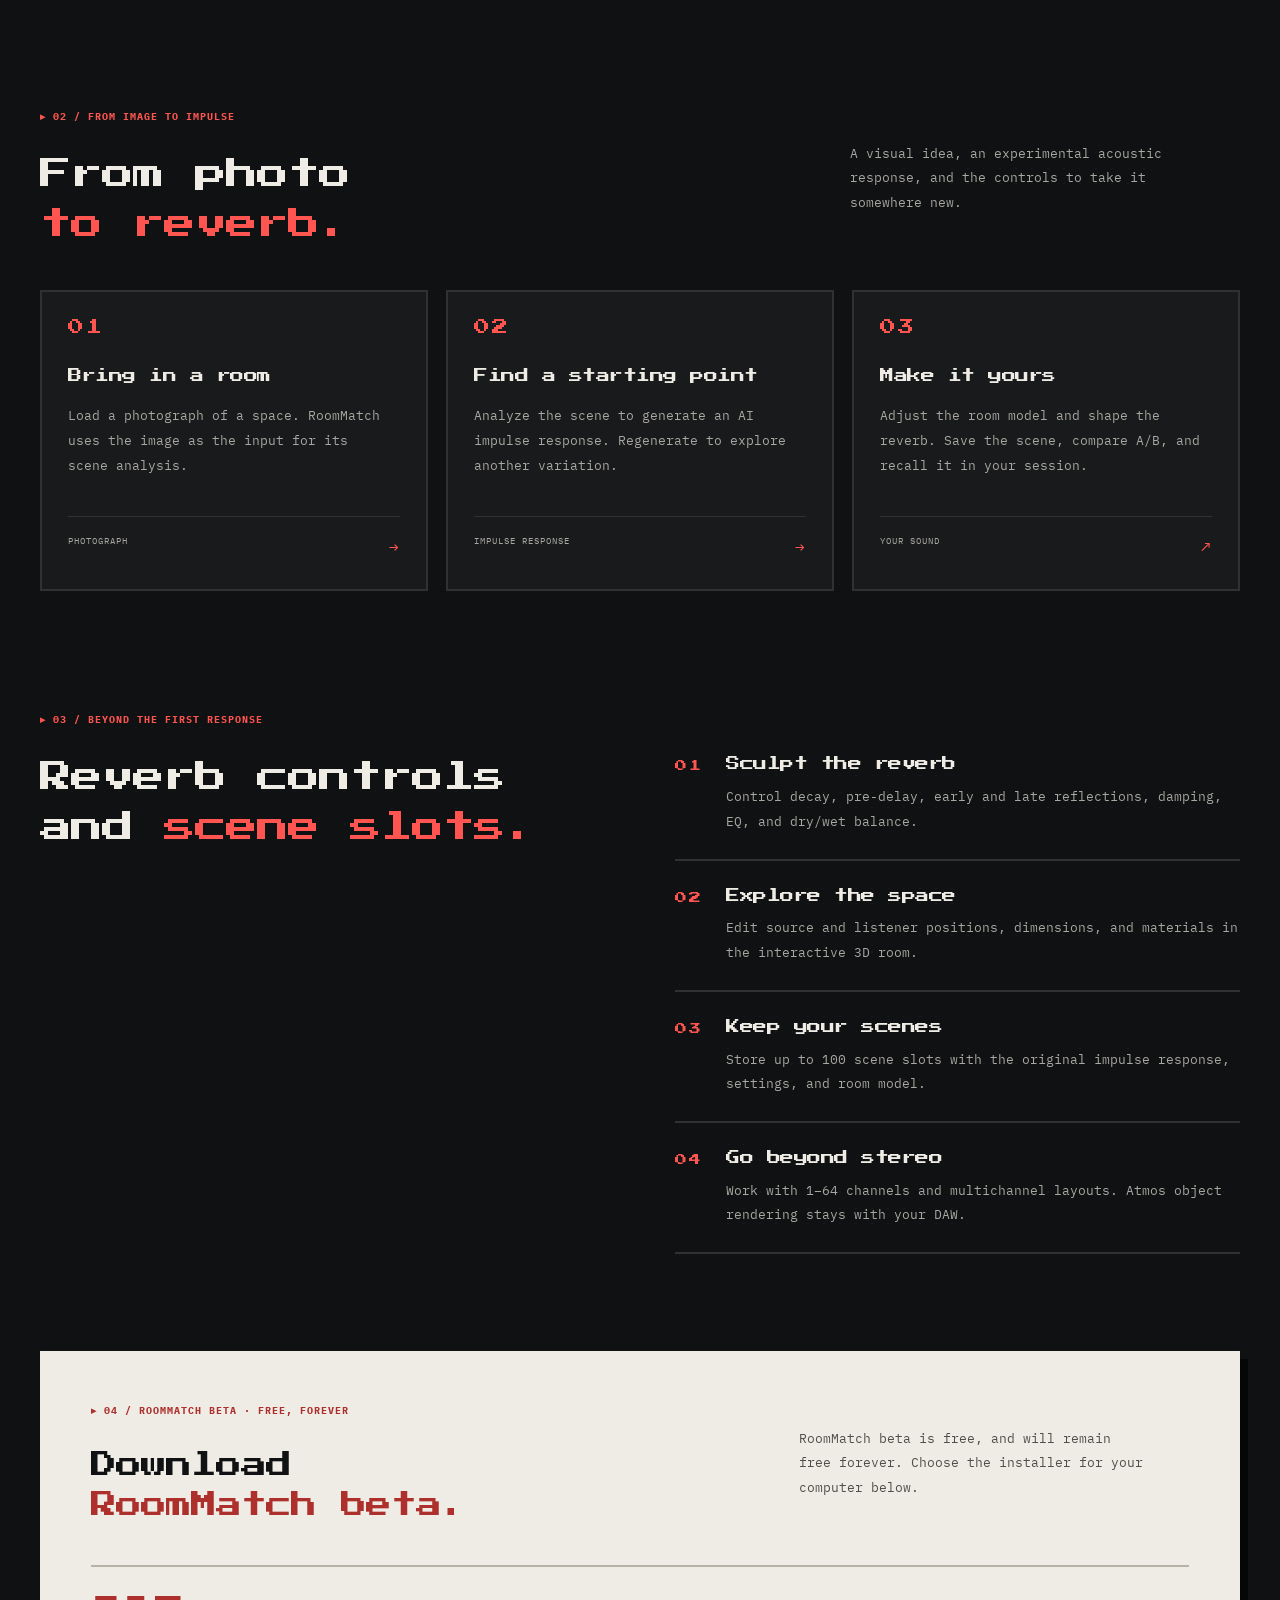
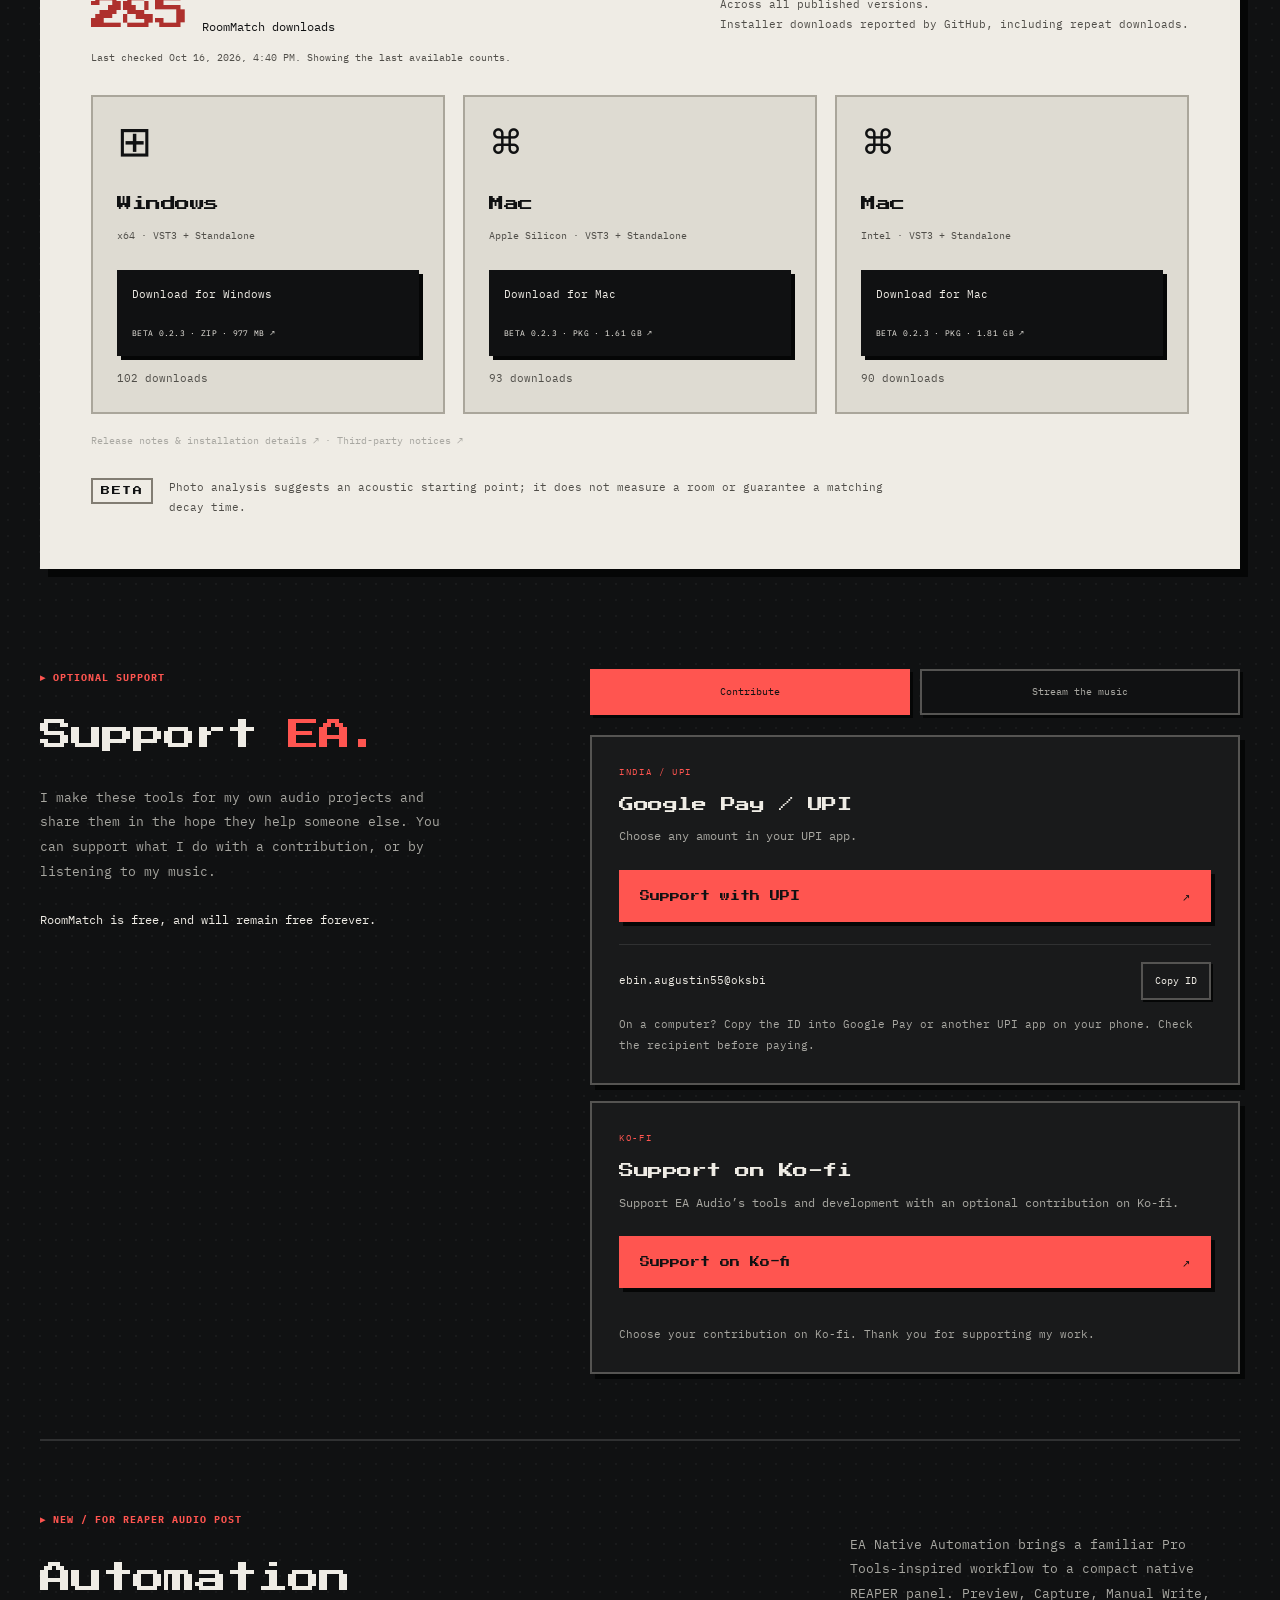
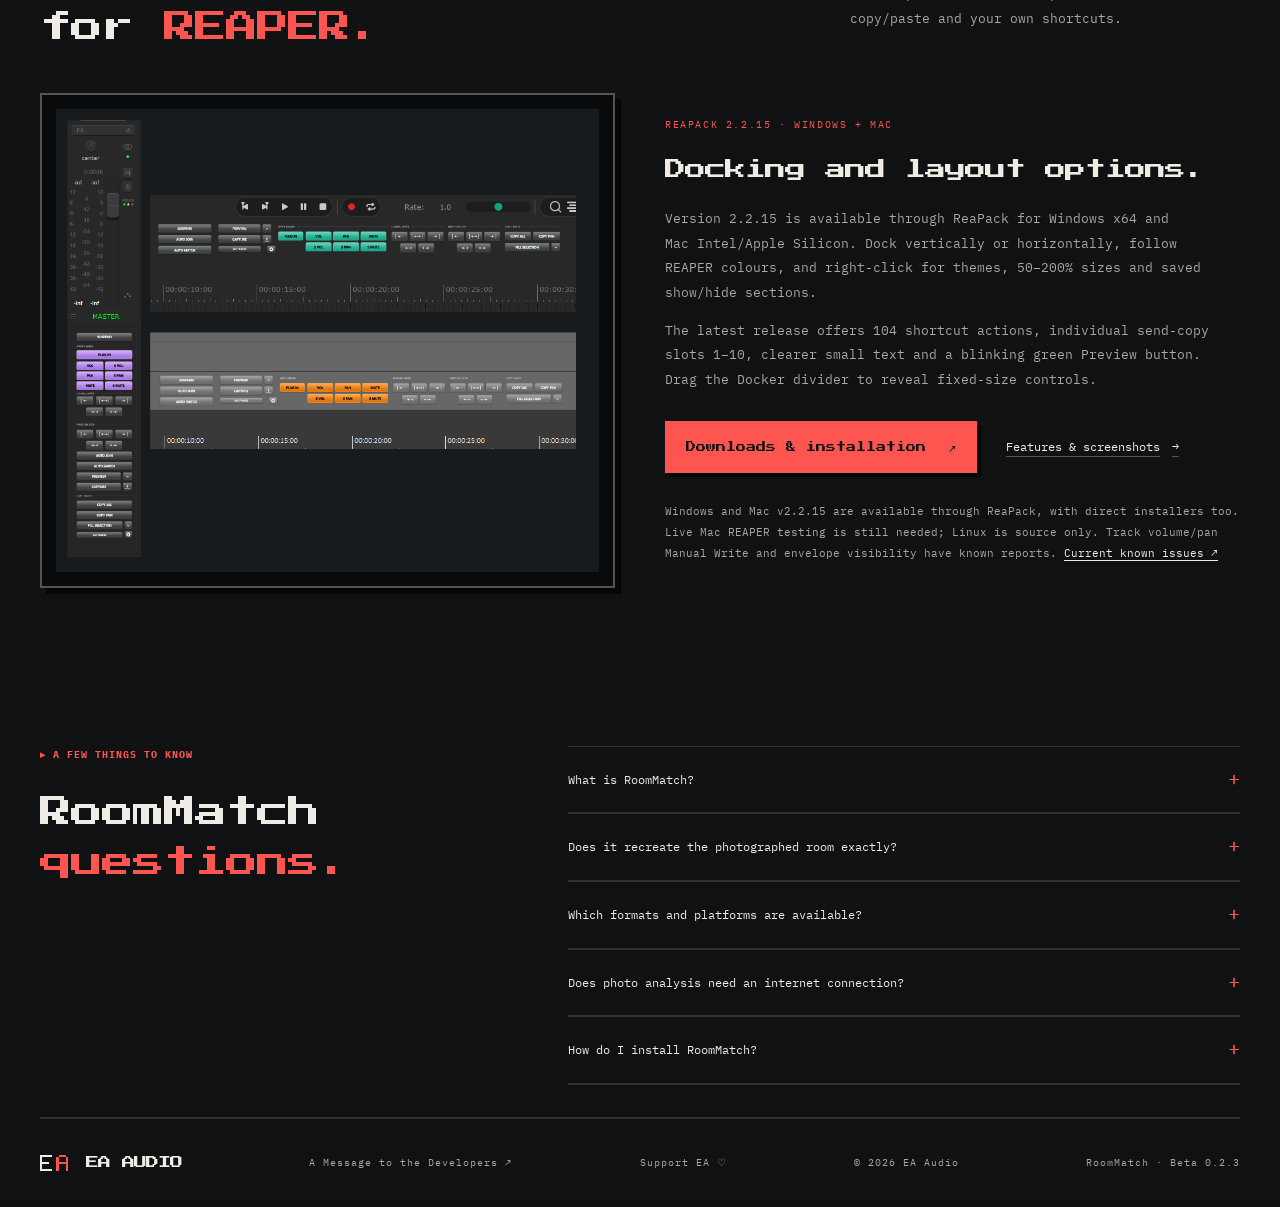
==== commit 9bd805c1: "Publish approved 8-bit redesign in original EA Audio colours with direct product copy" ====
--- a/index.html
+++ b/index.html
@@ -8,32 +8,37 @@
 <link rel="icon" href="assets/favicon.svg" type="image/svg+xml">
 <link rel="stylesheet" href="styles.css?v=8">
 <link rel="stylesheet" href="analyser.css?v=1">
-</head>
+<link rel="stylesheet" href="pixel.css?v=2"></head>
 <body>
 <a class="skip" href="#main">Skip to content</a>
-<header class="header"><a class="brand" href="#" aria-label="EA Audio home"><img src="assets/ea-logo.png" alt="" width="48" height="30"><span>EA <b>AUDIO</b></span></a><nav aria-label="Main navigation"><a href="#roommatch">RoomMatch</a><a href="automation.html">Automation</a><a href="analyser.html">Analyser</a><a href="support.html">Support center</a><a href="#downloads" class="nav-download">Downloads ↗</a><a class="nav-support" href="#support">Support EA ♡</a></nav></header>
-<main id="main">
-<section class="section analyser-teaser" id="analyser" aria-labelledby="analyser-title"><div class="analyser-teaser-grid"><div><p class="eyebrow">NEW / EA ANALYSER · WINDOWS EDITION</p><h2 id="analyser-title">Your mix,<br>in <em>perspective.</em></h2><p class="intro">Loudness metering with full REAPER integration. Follow analysis directly in the arrangement, dock a compact Quick View, and choose the meters that fit your workflow.</p><div class="hero-actions"><a class="button primary" href="analyser.html">Explore EA Analyser ↗</a><a class="text-link" href="https://ko-fi.com/s/d8abc79313">US$5 · one-time purchase →</a></div><p class="purchase-note">Windows 64-bit · VST3 + REAPER tools · Version 0.8.3</p></div><a href="analyser.html" aria-label="See EA Analyser’s full REAPER integration"><img src="https://ebinaugustin.github.io/ea-audio-website/assets/analyser/reaper-two-tracks.png" alt="EA Analyser history lane above example audio in REAPER" width="1585" height="389"></a></div></section>
-<section class="developer-message section" id="developer-message" aria-labelledby="developer-message-title">
-<div class="message-heading"><p class="eyebrow">A NOTE FROM THE CREATOR</p><h2 id="developer-message-title">A Message<br>to the <em>Developers.</em></h2><p class="message-promise">RoomMatch.<br><em>Free forever.</em></p></div>
-<div class="message-body">
+<header class="header"><a class="brand" href="./" aria-label="EA Audio home"><img src="assets/pixel-mark.svg" alt="" width="34" height="28"><span>EA <b>AUDIO</b></span></a><button class="pixel-menu" type="button" aria-expanded="false" aria-controls="pixel-navigation">MENU +</button><nav id="pixel-navigation" aria-label="Main navigation"><a href="./#roommatch">RoomMatch</a><a href="analyser.html">Analyser</a><a href="automation.html">Automation</a><a href="support.html">Support center</a><a class="nav-support" href="./#support">Support EA +</a></nav></header>
+<main id="main"><details class="creator-note" id="developer-message"><summary><span class="note-heading"><span class="note-icon" aria-hidden="true">!</span><span>A MESSAGE TO THE DEVELOPERS. <span style="color:var(--muted)">With respect, from Ebin.</span></span></span><span class="note-more">READ NOTE</span></summary><div class="message-body">
 <p>First, I want to make something clear: <strong>I am not a professional plugin developer or a coder.</strong> I’m an audio professional who enjoys experimenting with ideas, exploring new possibilities, and sharing the tools I create along the way.</p>
 <p>RoomMatch is <strong>free, and will remain free forever.</strong> I’m not doing this to compete with commercial developers or to undermine the incredible work they do. Quite the opposite — I have immense respect for the people who dedicate their time, knowledge, creativity, and countless hours of hard work to building audio plugins.</p>
 <p>AI has made it easier for people like me to experiment with ideas that might otherwise have remained just ideas. But generating code and building a truly innovative, reliable, and well-engineered plugin are two very different things. Behind great software is a level of understanding, problem-solving, experience, and creativity that deserves recognition.</p>
 <p><strong>To the human developers out there: we need you.</strong> Your innovations, your expertise, and your passion are what push this industry forward. AI can be a powerful tool, but it is not a replacement for the ingenuity of people who know their craft and dare to build something new.</p>
 <p>These plugins are simply my way of experimenting, learning, and sharing something useful with the audio community.</p>
 <p class="message-signoff"><strong>Much respect to every developer who makes the tools we use possible. Keep innovating. The audio world needs you.</strong></p>
-</div></section>
+</div></details><section class="pixel-hero" aria-labelledby="pixel-title">
+<div><div class="pixel-hero-kicker"><span aria-hidden="true"></span> EBIN AUGUSTIN / AUDIO TOOLS</div><h1 id="pixel-title">THE TOOLS I USE<br>EVERY DAY.<em>SHARED WITH YOU.</em></h1><p class="intro">I’m Ebin Augustin, an audio professional and music producer. These are the tools I build and use in my own projects. I’m sharing them in the hope they’re useful in yours.</p><div class="hero-actions"><a class="button primary" href="#tools">Explore the tools <span aria-hidden="true">↓</span></a><a class="text-link" href="#music">Listen to my music ↗</a></div><p class="pixel-signature">EBIN AUGUSTIN · KERALA, INDIA</p></div>
+<figure class="pixel-scene"><div class="pixel-window-title"><span>EA_AUDIO / STUDIO_01</span><span aria-hidden="true">− □ ×</span></div><img src="assets/pixel-studio.svg" width="384" height="272" alt="Pixel-art music studio with a waveform on a monitor, speakers, a keyboard, and a plant"><figcaption><span>● SESSION IN PROGRESS</span><span>AUDIO TOOLS + MUSIC</span></figcaption></figure>
+<nav class="pixel-product-nav" id="tools" aria-label="Explore EA Audio tools">
+<a href="analyser.html"><span class="pixel-product-icon" aria-hidden="true"><i></i><i></i><i></i><i></i></span><span><strong>EA ANALYSER</strong><small>WINDOWS / US$5</small></span><span class="pixel-nav-arrow" aria-hidden="true">↗</span></a>
+<a href="#roommatch"><span class="pixel-product-icon" aria-hidden="true"><i></i><i></i><i></i><i></i></span><span><strong>ROOMMATCH</strong><small>BETA / FREE FOREVER</small></span><span class="pixel-nav-arrow" aria-hidden="true">↓</span></a>
+<a href="automation.html"><span class="pixel-product-icon" aria-hidden="true"><i></i><i></i><i></i><i></i></span><span><strong>AUTOMATION</strong><small>REAPER / WINDOWS + MAC</small></span><span class="pixel-nav-arrow" aria-hidden="true">↗</span></a>
+</nav></section>
+<section class="section analyser-teaser" id="analyser" aria-labelledby="analyser-title"><div class="analyser-teaser-grid"><div><p class="eyebrow">NEW / EA ANALYSER · WINDOWS EDITION</p><h2 id="analyser-title">EA Analyser.<br><em>Loudness metering.</em></h2><p class="intro">Loudness metering with full REAPER integration. Follow analysis directly in the arrangement, dock a compact Quick View, and choose the meters that fit your workflow.</p><div class="hero-actions"><a class="button primary" href="analyser.html">Explore EA Analyser ↗</a><a class="text-link" href="https://ko-fi.com/s/d8abc79313">US$5 · one-time purchase →</a></div><p class="purchase-note">Windows 64-bit · VST3 + REAPER tools · Version 0.8.3</p></div><a href="analyser.html" aria-label="See EA Analyser’s full REAPER integration"><img src="assets/analyser/reaper-two-tracks.png" alt="EA Analyser history lane above example audio in REAPER" width="1585" height="389"></a></div></section>
+
 <section class="hero" id="roommatch">
 <div class="hero-top"><span class="eyebrow"><span class="dot"></span> OUR FIRST PLUGIN · BETA 0.2.3</span><span class="edition">EA AUDIO / 001</span></div>
-<div class="hero-grid"><div><h1>See the room.<br><em>Shape the sound.</em></h1><p class="intro">Meet RoomMatch. A photograph becomes the starting point for your next reverb. Explore the space, sculpt its character, and bring it into your mix.</p><div class="hero-actions"><a class="button primary" href="#downloads">Download the beta <span aria-hidden="true">↗</span></a><a class="text-link" href="#interface">Inside RoomMatch <span aria-hidden="true">↓</span></a></div></div>
-<div class="sound-art" aria-hidden="true"><div class="art-label"><span>ROOM → RESPONSE</span><span>01 / EXPERIMENTAL</span></div><svg viewBox="0 0 520 360" fill="none"><defs><pattern id="grid" width="32" height="32" patternUnits="userSpaceOnUse"><path d="M32 0H0V32" stroke="#ffffff" stroke-opacity=".07"/></pattern><linearGradient id="fade"><stop stop-color="#ff4a45"/><stop offset="1" stop-color="#ff4a45" stop-opacity="0"/></linearGradient></defs><rect width="520" height="360" fill="url(#grid)"/><g stroke="#bebcb5" stroke-opacity=".35"><path d="M95 85 245 40 435 100 285 155Z M95 85v150l190 70V155 M435 100v150l-150 55 M95 235l150-50 190 65 M245 40v145"/><path d="M95 85 285 305M435 100 95 235" stroke-dasharray="3 7" stroke-opacity=".12"/></g><g stroke="#ff4a45"><ellipse cx="264" cy="192" rx="38" ry="17"/><ellipse cx="264" cy="192" rx="72" ry="33" opacity=".65"/><ellipse cx="264" cy="192" rx="107" ry="49" opacity=".4"/><ellipse cx="264" cy="192" rx="143" ry="65" opacity=".2"/><path d="M264 190v-55"/><circle cx="264" cy="134" r="5" fill="#ff4a45"/></g><path d="M38 323h28l4-31 4 59 4-46 4 31 4-66 4 90 4-64 4 40 4-22 4 16 4-49 4 64 4-33 4 23 4-36 4 43 4-27 4 19 4-9 4 3 4-25 4 38 4-20 4 14 4-8 4 4 4-15 4 20 4-8 4 5 4-9 4 11 4-6 4 4 4-5 4 5 4-3 4 2 4-4 4 4h220" stroke="url(#fade)"/><text x="108" y="77" fill="#bebcb5" font-size="10" font-family="monospace">VISUAL INPUT</text><text x="335" y="296" fill="#ff4a45" font-size="10" font-family="monospace">ACOUSTIC IDEA</text></svg><div class="art-caption">A new perspective on space.</div></div></div>
+<div class="hero-grid"><div><h2>RoomMatch.<br><em>Image to reverb.</em></h2><p class="intro">Load a room photo, generate an experimental impulse response, and adjust the reverb. I built RoomMatch to try a visual approach to choosing room sound for film mixes.</p><div class="hero-actions"><a class="button primary" href="#downloads">Download the beta <span aria-hidden="true">↗</span></a><a class="text-link" href="#interface">Inside RoomMatch <span aria-hidden="true">↓</span></a></div></div>
+<div class="sound-art" aria-hidden="true"><div class="art-label"><span>ROOM → RESPONSE</span><span>EXPERIMENTAL</span></div><img src="assets/pixel-response.svg" width="384" height="248" alt=""><div class="art-caption">A VISUAL STARTING POINT. YOUR EARS DECIDE.</div></div></div>
 <div class="hero-bottom"><span>ROOMMATCH <small>AI SCENE REVERB</small></span><span>VST3 + STANDALONE</span><span>WINDOWS / macOS</span><a href="#developer-message">ROOMMATCH · FREE FOREVER ↗</a></div>
 </section>
-<section class="interface section" id="interface"><div class="section-heading"><div><p class="eyebrow">01 / THE INSTRUMENT</p><h2>A space you can<br><em>make your own.</em></h2></div><p>From the first impulse response to the final detail. RoomMatch puts scene analysis, room positioning, and reverb shaping in one workspace.</p></div><div class="preview-toolbar"><span class="preview-label"><span class="dot"></span> ROOMMATCH / PRODUCT VIEW</span><div role="group" aria-label="Interface views"><button class="view active" data-view="overview" aria-pressed="true">Scene analysis</button><button class="view" data-view="room" aria-pressed="false">3D room</button></div></div><div class="product-frame"><img id="product-image" src="assets/roommatch-interface.png" alt="RoomMatch beta interface showing photo input, scene analysis, an impulse response, and reverb controls" width="1300" height="860" loading="lazy"></div><p class="caption">Actual RoomMatch beta interface. The 3D room is manually adjustable; photo analysis does not measure room geometry.</p></section>
-<section class="workflow section" id="workflow"><div class="section-heading"><div><p class="eyebrow">02 / FROM IMAGE TO IMPULSE</p><h2>Start with a scene.<br><em>Finish with your ears.</em></h2></div><p>A visual idea, an experimental acoustic response, and the controls to take it somewhere new.</p></div><div class="steps"><article><span class="step-num">01</span><h3>Bring in a room</h3><p>Load a photograph of a space. RoomMatch uses the image as the input for its scene analysis.</p><div class="step-line"><span>PHOTOGRAPH</span><span aria-hidden="true">→</span></div></article><article><span class="step-num">02</span><h3>Find a starting point</h3><p>Analyze the scene to generate an AI impulse response. Regenerate to explore another variation.</p><div class="step-line"><span>IMPULSE RESPONSE</span><span aria-hidden="true">→</span></div></article><article><span class="step-num">03</span><h3>Make it yours</h3><p>Adjust the room model and shape the reverb. Save the scene, compare A/B, and recall it in your session.</p><div class="step-line"><span>YOUR SOUND</span><span aria-hidden="true">↗</span></div></article></div></section>
-<section class="features section"><p class="eyebrow">03 / BEYOND THE FIRST RESPONSE</p><div class="feature-grid"><h2>The room is<br>just the <em>beginning.</em></h2><div class="feature-list"><article><span>01</span><div><h3>Sculpt the reverb</h3><p>Control decay, pre-delay, early and late reflections, damping, EQ, and dry/wet balance.</p></div></article><article><span>02</span><div><h3>Explore the space</h3><p>Edit source and listener positions, dimensions, and materials in the interactive 3D room.</p></div></article><article><span>03</span><div><h3>Keep your scenes</h3><p>Store up to 100 scene slots with the original impulse response, settings, and room model.</p></div></article><article><span>04</span><div><h3>Go beyond stereo</h3><p>Work with 1–64 channels and multichannel layouts. Atmos object rendering stays with your DAW.</p></div></article></div></div></section>
-<section class="downloads section" id="downloads" data-plugin-stats="roommatch"><div class="section-heading"><div><p class="eyebrow">04 / ROOMMATCH BETA · FREE, FOREVER</p><h2>Find your next space.<br><em>Download RoomMatch.</em></h2></div><p>RoomMatch beta is free, and will remain free forever. Choose the installer for your computer below.</p></div><div class="download-totals" aria-live="polite"><div><span class="download-total-value" data-plugin-count="total">285</span><span class="download-total-label">RoomMatch downloads</span></div><p>Across all published versions.<br>Installer downloads reported by GitHub, including repeat downloads.</p></div><p class="count-updated" data-count-updated>Last checked 16 Oct 2026, 16:40 UTC. Counts refresh periodically.</p><div class="download-grid"><article><div class="os-icon" aria-hidden="true">⊞</div><div><h3>Windows</h3><p>x64 · VST3 + Standalone</p></div><a class="download-action" data-download="windows" href="https://github.com/Ebinaugustin/EA-RoomMatch-Image-to-Reverb/releases/download/v0.2.3-beta.1/EA-RoomMatch_Update-Full-Windows-x64.zip">Download for Windows <span>Beta 0.2.3 · ZIP · 977 MB ↗</span></a><p class="platform-download-count"><span data-plugin-count="windows">102</span> downloads</p></article><article><div class="os-icon mac" aria-hidden="true">⌘</div><div><h3>Mac</h3><p>Apple Silicon · VST3 + Standalone</p></div><a class="download-action" data-download="macArm" href="https://github.com/Ebinaugustin/EA-RoomMatch-Image-to-Reverb/releases/download/v0.2.3-beta.1/EA-RoomMatch-macos-arm64.pkg">Download for Mac <span>Beta 0.2.3 · PKG · 1.61 GB ↗</span></a><p class="platform-download-count"><span data-plugin-count="macArm">93</span> downloads</p></article><article><div class="os-icon mac" aria-hidden="true">⌘</div><div><h3>Mac</h3><p>Intel · VST3 + Standalone</p></div><a class="download-action" data-download="macIntel" href="https://github.com/Ebinaugustin/EA-RoomMatch-Image-to-Reverb/releases/download/v0.2.3-beta.1/EA-RoomMatch-macos-x64.pkg">Download for Mac <span>Beta 0.2.3 · PKG · 1.81 GB ↗</span></a><p class="platform-download-count"><span data-plugin-count="macIntel">90</span> downloads</p></article></div><p class="caption"><a href="https://github.com/Ebinaugustin/EA-RoomMatch-Image-to-Reverb/releases/tag/v0.2.3-beta.1">Release notes &amp; installation details ↗</a> · <a href="https://github.com/Ebinaugustin/EA-RoomMatch-Image-to-Reverb/releases/download/v0.2.3-beta.1/RoomMatch-Third-Party-Notices.zip">Third-party notices ↗</a></p><div class="beta-note"><span class="beta-badge">BETA</span><p>An evolving experiment. Photo analysis suggests an acoustic starting point; it does not measure a room or guarantee a matching decay time.</p></div></section>
+<section class="interface section" id="interface"><div class="section-heading"><div><p class="eyebrow">01 / ROOMMATCH INTERFACE</p><h2>Inside<br><em>RoomMatch.</em></h2></div><p>From the first impulse response to the final detail. RoomMatch puts scene analysis, room positioning, and reverb shaping in one workspace.</p></div><div class="preview-toolbar"><span class="preview-label"><span class="dot"></span> ROOMMATCH / PRODUCT VIEW</span><div role="group" aria-label="Interface views"><button class="view active" data-view="overview" aria-pressed="true">Scene analysis</button><button class="view" data-view="room" aria-pressed="false">3D room</button></div></div><div class="product-frame"><img id="product-image" src="assets/roommatch-interface.png" alt="RoomMatch beta interface showing photo input, scene analysis, an impulse response, and reverb controls" width="1300" height="860" loading="lazy"></div><p class="caption">Actual RoomMatch beta interface. The 3D room is manually adjustable; photo analysis does not measure room geometry.</p></section>
+<section class="workflow section" id="workflow"><div class="section-heading"><div><p class="eyebrow">02 / FROM IMAGE TO IMPULSE</p><h2>From photo<br><em>to reverb.</em></h2></div><p>A visual idea, an experimental acoustic response, and the controls to take it somewhere new.</p></div><div class="steps"><article><span class="step-num">01</span><h3>Bring in a room</h3><p>Load a photograph of a space. RoomMatch uses the image as the input for its scene analysis.</p><div class="step-line"><span>PHOTOGRAPH</span><span aria-hidden="true">→</span></div></article><article><span class="step-num">02</span><h3>Find a starting point</h3><p>Analyze the scene to generate an AI impulse response. Regenerate to explore another variation.</p><div class="step-line"><span>IMPULSE RESPONSE</span><span aria-hidden="true">→</span></div></article><article><span class="step-num">03</span><h3>Make it yours</h3><p>Adjust the room model and shape the reverb. Save the scene, compare A/B, and recall it in your session.</p><div class="step-line"><span>YOUR SOUND</span><span aria-hidden="true">↗</span></div></article></div></section>
+<section class="features section"><p class="eyebrow">03 / BEYOND THE FIRST RESPONSE</p><div class="feature-grid"><h2>Reverb controls<br>and <em>scene slots.</em></h2><div class="feature-list"><article><span>01</span><div><h3>Sculpt the reverb</h3><p>Control decay, pre-delay, early and late reflections, damping, EQ, and dry/wet balance.</p></div></article><article><span>02</span><div><h3>Explore the space</h3><p>Edit source and listener positions, dimensions, and materials in the interactive 3D room.</p></div></article><article><span>03</span><div><h3>Keep your scenes</h3><p>Store up to 100 scene slots with the original impulse response, settings, and room model.</p></div></article><article><span>04</span><div><h3>Go beyond stereo</h3><p>Work with 1–64 channels and multichannel layouts. Atmos object rendering stays with your DAW.</p></div></article></div></div></section>
+<section class="downloads section" id="downloads" data-plugin-stats="roommatch"><div class="section-heading"><div><p class="eyebrow">04 / ROOMMATCH BETA · FREE, FOREVER</p><h2>Download<br><em>RoomMatch beta.</em></h2></div><p>RoomMatch beta is free, and will remain free forever. Choose the installer for your computer below.</p></div><div class="download-totals" aria-live="polite"><div><span class="download-total-value" data-plugin-count="total">285</span><span class="download-total-label">RoomMatch downloads</span></div><p>Across all published versions.<br>Installer downloads reported by GitHub, including repeat downloads.</p></div><p class="count-updated" data-count-updated>Last checked 16 Oct 2026, 16:40 UTC. Counts refresh periodically.</p><div class="download-grid"><article><div class="os-icon" aria-hidden="true">⊞</div><div><h3>Windows</h3><p>x64 · VST3 + Standalone</p></div><a class="download-action" data-download="windows" href="https://github.com/Ebinaugustin/EA-RoomMatch-Image-to-Reverb/releases/download/v0.2.3-beta.1/EA-RoomMatch_Update-Full-Windows-x64.zip">Download for Windows <span>Beta 0.2.3 · ZIP · 977 MB ↗</span></a><p class="platform-download-count"><span data-plugin-count="windows">102</span> downloads</p></article><article><div class="os-icon mac" aria-hidden="true">⌘</div><div><h3>Mac</h3><p>Apple Silicon · VST3 + Standalone</p></div><a class="download-action" data-download="macArm" href="https://github.com/Ebinaugustin/EA-RoomMatch-Image-to-Reverb/releases/download/v0.2.3-beta.1/EA-RoomMatch-macos-arm64.pkg">Download for Mac <span>Beta 0.2.3 · PKG · 1.61 GB ↗</span></a><p class="platform-download-count"><span data-plugin-count="macArm">93</span> downloads</p></article><article><div class="os-icon mac" aria-hidden="true">⌘</div><div><h3>Mac</h3><p>Intel · VST3 + Standalone</p></div><a class="download-action" data-download="macIntel" href="https://github.com/Ebinaugustin/EA-RoomMatch-Image-to-Reverb/releases/download/v0.2.3-beta.1/EA-RoomMatch-macos-x64.pkg">Download for Mac <span>Beta 0.2.3 · PKG · 1.81 GB ↗</span></a><p class="platform-download-count"><span data-plugin-count="macIntel">90</span> downloads</p></article></div><p class="caption"><a href="https://github.com/Ebinaugustin/EA-RoomMatch-Image-to-Reverb/releases/tag/v0.2.3-beta.1">Release notes &amp; installation details ↗</a> · <a href="https://github.com/Ebinaugustin/EA-RoomMatch-Image-to-Reverb/releases/download/v0.2.3-beta.1/RoomMatch-Third-Party-Notices.zip">Third-party notices ↗</a></p><div class="beta-note"><span class="beta-badge">BETA</span><p>Photo analysis suggests an acoustic starting point; it does not measure a room or guarantee a matching decay time.</p></div></section>
 
 <section class="support section" id="support" aria-labelledby="support-title">
 <div class="support-intro"><p class="eyebrow">OPTIONAL SUPPORT</p><h2 id="support-title">Support <em>EA.</em></h2><p>I make these tools for my own audio projects and share them in the hope they help someone else. You can support what I do with a contribution, or by listening to my music.</p><p class="support-promise">RoomMatch is free, and will remain free forever.</p></div>
@@ -59,11 +64,11 @@
 </div></section>
 
 <section class="automation-teaser section" id="automation" aria-labelledby="automation-teaser-title">
-<div class="section-heading"><div><p class="eyebrow">NEW / FOR REAPER AUDIO POST</p><h2 id="automation-teaser-title">Automation<br>for <em>post.</em></h2></div><p>EA Native Automation brings a familiar Pro Tools-inspired workflow to a compact native REAPER panel. Preview, Capture, Manual Write, copy/paste and your own shortcuts.</p></div>
-<div class="automation-teaser-grid"><a class="automation-teaser-image" href="automation.html" aria-label="Explore EA Native Automation"><img src="assets/automation/Docking.png" alt="EA Native Automation docked beneath Master and in shallow horizontal docks" width="950" height="810" loading="lazy"></a><div><p class="automation-badge">REAPACK 2.2.15 · WINDOWS + MAC</p><h3>Make it fit your session.</h3><p>Version 2.2.15 is available through ReaPack for Windows x64 and Mac Intel/Apple Silicon. Dock vertically or horizontally, follow REAPER colours, and right-click for themes, 50–200% sizes and saved show/hide sections.</p><p>The latest release offers 104 shortcut actions, individual send-copy slots 1–10, clearer small text and a blinking green Preview button. Drag the Docker divider to reveal fixed-size controls.</p><div class="hero-actions"><a class="button primary" href="automation.html#install">Downloads &amp; installation <span aria-hidden="true">↗</span></a><a class="text-link" href="automation.html">Features &amp; screenshots <span aria-hidden="true">→</span></a></div><p class="automation-teaser-note">Windows and Mac v2.2.15 are available through ReaPack, with direct installers too. Live Mac REAPER testing is still needed; Linux is source only. Track volume/pan Manual Write and envelope visibility have known reports. <a href="automation.html#known-issues">Current known issues ↗</a></p></div></div></section>
-<section class="faq section"><div><p class="eyebrow">A FEW THINGS TO KNOW</p><h2>Before you<br><em>step inside.</em></h2></div><div class="questions"><details><summary>What is RoomMatch?<span aria-hidden="true">+</span></summary><p>RoomMatch is EA Audio’s first audio plugin: an experimental image-to-reverb tool. Load a room photo, generate an impulse response, and shape its playback with reverb and spatial controls.</p></details><details><summary>Does it recreate the photographed room exactly?<span aria-hidden="true">+</span></summary><p>No. The photo model suggests an acoustic starting point. Room dimensions, materials, and positions are manually adjustable, and the image is not a metric reconstruction or acoustic measurement.</p></details><details><summary>Which formats and platforms are available?<span aria-hidden="true">+</span></summary><p>RoomMatch beta is available for Windows x64, Mac Apple Silicon, and Mac Intel. Each package includes a VST3 plugin and a standalone application.</p></details><details><summary>Does photo analysis need an internet connection?<span aria-hidden="true">+</span></summary><p>The complete packages include the AI model and runtime for offline inference. First-time preparation can take a few minutes. See the release notes for installation details.</p></details><details><summary>How do I install RoomMatch?<span aria-hidden="true">+</span></summary><p>Close your DAW before installing. On Windows, extract the complete ZIP and run Install RoomMatch.cmd. On Mac, choose the PKG for Apple Silicon or Intel. The Mac packages are not Apple notarized. See the <a href="https://github.com/Ebinaugustin/EA-RoomMatch-Image-to-Reverb/releases/tag/v0.2.3-beta.1" class="text-link">release notes</a> for installation details.</p></details></div></section>
-<section class="closing"><span class="eyebrow">EA AUDIO</span><p>Tools for sound.<br><em>Room for imagination.</em></p><a href="#roommatch" class="text-link">Back to RoomMatch <span aria-hidden="true">↑</span></a></section>
-</main><footer><a class="brand" href="#"><img src="assets/ea-logo.png" alt="" width="48" height="30"><span>EA <b>AUDIO</b></span></a><a href="#developer-message">A Message to the Developers ↗</a><a href="#support">Support EA ♡</a><span>© 2026 EA Audio</span><span>RoomMatch · Beta 0.2.3</span></footer>
+<div class="section-heading"><div><p class="eyebrow">NEW / FOR REAPER AUDIO POST</p><h2 id="automation-teaser-title">Automation<br>for <em>REAPER.</em></h2></div><p>EA Native Automation brings a familiar Pro Tools-inspired workflow to a compact native REAPER panel. Preview, Capture, Manual Write, copy/paste and your own shortcuts.</p></div>
+<div class="automation-teaser-grid"><a class="automation-teaser-image" href="automation.html" aria-label="Explore EA Native Automation"><img src="assets/automation/Docking.png" alt="EA Native Automation docked beneath Master and in shallow horizontal docks" width="950" height="810" loading="lazy"></a><div><p class="automation-badge">REAPACK 2.2.15 · WINDOWS + MAC</p><h3>Docking and layout options.</h3><p>Version 2.2.15 is available through ReaPack for Windows x64 and Mac Intel/Apple Silicon. Dock vertically or horizontally, follow REAPER colours, and right-click for themes, 50–200% sizes and saved show/hide sections.</p><p>The latest release offers 104 shortcut actions, individual send-copy slots 1–10, clearer small text and a blinking green Preview button. Drag the Docker divider to reveal fixed-size controls.</p><div class="hero-actions"><a class="button primary" href="automation.html#install">Downloads &amp; installation <span aria-hidden="true">↗</span></a><a class="text-link" href="automation.html">Features &amp; screenshots <span aria-hidden="true">→</span></a></div><p class="automation-teaser-note">Windows and Mac v2.2.15 are available through ReaPack, with direct installers too. Live Mac REAPER testing is still needed; Linux is source only. Track volume/pan Manual Write and envelope visibility have known reports. <a href="automation.html#known-issues">Current known issues ↗</a></p></div></div></section>
+<section class="faq section"><div><p class="eyebrow">A FEW THINGS TO KNOW</p><h2>RoomMatch<br><em>questions.</em></h2></div><div class="questions"><details><summary>What is RoomMatch?<span aria-hidden="true">+</span></summary><p>RoomMatch is EA Audio’s first audio plugin: an experimental image-to-reverb tool. Load a room photo, generate an impulse response, and shape its playback with reverb and spatial controls.</p></details><details><summary>Does it recreate the photographed room exactly?<span aria-hidden="true">+</span></summary><p>No. The photo model suggests an acoustic starting point. Room dimensions, materials, and positions are manually adjustable, and the image is not a metric reconstruction or acoustic measurement.</p></details><details><summary>Which formats and platforms are available?<span aria-hidden="true">+</span></summary><p>RoomMatch beta is available for Windows x64, Mac Apple Silicon, and Mac Intel. Each package includes a VST3 plugin and a standalone application.</p></details><details><summary>Does photo analysis need an internet connection?<span aria-hidden="true">+</span></summary><p>The complete packages include the AI model and runtime for offline inference. First-time preparation can take a few minutes. See the release notes for installation details.</p></details><details><summary>How do I install RoomMatch?<span aria-hidden="true">+</span></summary><p>Close your DAW before installing. On Windows, extract the complete ZIP and run Install RoomMatch.cmd. On Mac, choose the PKG for Apple Silicon or Intel. The Mac packages are not Apple notarized. See the <a href="https://github.com/Ebinaugustin/EA-RoomMatch-Image-to-Reverb/releases/tag/v0.2.3-beta.1" class="text-link">release notes</a> for installation details.</p></details></div></section>
+
+</main><footer><a class="brand" href="#"><img src="assets/pixel-mark.svg" alt="" width="48" height="30"><span>EA <b>AUDIO</b></span></a><a href="#developer-message">A Message to the Developers ↗</a><a href="#support">Support EA ♡</a><span>© 2026 EA Audio</span><span>RoomMatch · Beta 0.2.3</span></footer>
 <script src="support.js?v=2"></script>
 <script src="downloads.js?v=4"></script><script src="app.js?v=4"></script><script src="download-stats.js?v=1"></script>
-</body></html>
+<script src="pixel.js?v=2"></script></body></html>
--- a/styles.css
+++ b/styles.css
@@ -1,4 +1,4 @@
-@import url('https://fonts.googleapis.com/css2?family=DM+Sans:wght@400;500;600;700&family=Instrument+Serif:ital@0;1&display=swap');
+
 :root{--bg:#101112;--surface:#191a1b;--ink:#efece5;--muted:#a8a7a1;--line:#303132;--red:#ff5550}*{box-sizing:border-box}html{scroll-behavior:smooth;scroll-padding-top:90px}body{margin:0;background:var(--bg);color:var(--ink);font:16px/1.6 'DM Sans',Arial,sans-serif}a{color:inherit;text-decoration:none}button{font:inherit}a,button,summary{-webkit-tap-highlight-color:transparent}a:focus-visible,button:focus-visible,summary:focus-visible{outline:2px solid var(--red);outline-offset:6px}::selection{background:var(--red);color:#101112}.skip{position:fixed;top:-80px;left:20px;background:var(--ink);color:var(--bg);padding:12px;z-index:50}.skip:focus{top:10px}.header{padding:23px max(5.4vw,24px);display:flex;align-items:center;justify-content:space-between;border-bottom:1px solid var(--line);background:var(--bg);position:sticky;top:0;z-index:10}.brand{display:flex;align-items:center;gap:12px;font-size:20px;letter-spacing:1px;white-space:nowrap}.brand img{object-fit:contain}.brand b{font-weight:400;color:var(--muted)}nav{display:flex;gap:36px;font-size:13px;align-items:center}nav a:hover,.text-link:hover{color:var(--red)}.nav-download{border-left:1px solid var(--line);padding-left:32px}.nav-download span{margin-left:16px}.hero,.section,.closing,footer{padding-left:max(5.4vw,24px);padding-right:max(5.4vw,24px);max-width:1600px;margin:auto}.hero{padding-top:42px}.hero-top{display:flex;justify-content:space-between;align-items:center}.eyebrow,.edition,.art-label,.art-caption,.hero-bottom,.caption,.preview-label,.step-line,.step-num,.feature-list>article>span,.beta-badge,footer{font-family:'DM Sans',Arial,sans-serif;font-size:10px;letter-spacing:1.5px}.eyebrow{color:var(--red);margin:0 0 25px;font-weight:600}.hero-top .eyebrow{margin:0}.dot{display:inline-block;width:6px;height:6px;background:var(--red);border-radius:50%;margin-right:10px;box-shadow:0 0 14px #ff555050}.edition{color:var(--muted)}.hero-grid{display:grid;grid-template-columns:1.16fr 1fr;gap:42px;align-items:center;padding:54px 0 70px}h1,h2,.closing p{font-family:'Instrument Serif',Georgia,serif;font-weight:400;line-height:1.04;letter-spacing:-2px;margin:0}h1{font-size:clamp(58px,6.5vw,106px)}em{font-weight:400;color:#bcb8b0}h1 em{color:var(--red)}.intro{max-width:470px;color:var(--muted);font-size:16px;line-height:1.8;margin:30px 0}.hero-actions{display:flex;align-items:center;gap:29px}.button{padding:15px 21px;display:inline-flex;gap:30px;align-items:center;font-size:12px;font-weight:600}.primary{background:var(--red);color:#111}.primary:hover{background:#ff7772}.text-link{font-size:12px;display:inline-flex;gap:20px;align-items:center}.sound-art{border:1px solid var(--line);background:radial-gradient(ellipse at 55% 55%,#242020,transparent 60%);position:relative;padding:22px 18px 15px;transform:rotate(-2deg)}.sound-art svg{width:100%;display:block}.art-label{display:flex;justify-content:space-between;font-size:8px;color:var(--muted)}.art-caption{color:var(--muted);font-size:9px;text-align:center;padding-top:8px}.hero-bottom{border-top:1px solid var(--line);border-bottom:1px solid var(--line);display:flex;justify-content:space-between;align-items:center;padding:21px 0;color:var(--muted);font-size:9px}.hero-bottom>span:first-child{color:var(--ink);font-size:13px;letter-spacing:2px}.hero-bottom small{display:block;color:var(--red);font-size:7px;letter-spacing:2px}.section{padding-top:100px;padding-bottom:20px}h2{font-size:clamp(45px,4.3vw,68px)}.section-heading{display:flex;justify-content:space-between;gap:60px;align-items:flex-end;margin-bottom:42px}.section-heading>p{max-width:350px;margin:0;color:var(--muted);font-size:14px;line-height:1.9}.preview-toolbar{display:flex;justify-content:space-between;align-items:center;background:#191a1b;border:1px solid var(--line);padding:15px 20px}.preview-label{font-size:9px;color:var(--muted)}.view{background:transparent;border:0;color:var(--muted);font-size:11px;padding:8px 15px;cursor:pointer}.view.active{background:#303132;color:var(--ink)}.view:hover{color:var(--red)}.product-frame{background:#080b0d;border:1px solid var(--line);border-top:0;padding:22px}.product-frame img{display:block;width:100%;height:auto}.caption{color:var(--muted);font-size:9px;letter-spacing:.3px;margin-top:13px}.steps{display:grid;grid-template-columns:repeat(3,1fr);border-top:1px solid var(--line);border-bottom:1px solid var(--line)}.steps article{padding:30px 32px 22px 0}.steps article+article{border-left:1px solid var(--line);padding-left:32px}.step-num{color:var(--red)}h3{font-weight:500;font-size:20px;letter-spacing:-.4px;margin:26px 0 12px}.steps p,.feature-list p{color:var(--muted);font-size:13px;line-height:1.9;margin:0}.step-line{display:flex;justify-content:space-between;margin-top:38px;padding-top:16px;border-top:1px solid var(--line);font-size:8px;color:var(--muted)}.step-line>span:last-child{font-size:16px;color:var(--red)}.features{padding-top:90px;padding-bottom:90px}.feature-grid{display:grid;grid-template-columns:1fr 1fr;gap:80px}.feature-list article{display:flex;gap:24px;border-bottom:1px solid var(--line);padding:20px 0}.feature-list article:first-child{padding-top:0}.feature-list>article>span{color:var(--red);padding-top:3px}.feature-list h3{margin:0 0 8px;font-size:18px}.downloads{background:#e9e5dc;color:#161719;padding-top:75px;padding-bottom:55px}.downloads em{color:#726d66}.downloads .eyebrow{color:#b93430}.downloads .section-heading>p{color:#615e59}.download-grid{display:grid;grid-template-columns:repeat(3,1fr);border:1px solid #c8c3ba}.download-grid article{padding:25px;display:flex;flex-direction:column}.download-grid article+article{border-left:1px solid #c8c3ba}.os-icon{font:42px/1 Arial,sans-serif;margin-bottom:13px}.os-icon.mac{font-size:34px;height:42px;padding-top:4px}.download-grid h3{margin:12px 0 2px;font-size:22px}.download-grid p{font-size:11px;color:#615e59;margin:0}.download-action{display:flex;flex-direction:column;gap:4px;border:1px solid #bbb7b0;margin-top:30px;padding:13px 15px;font-size:12px;color:#67635d;cursor:default}.download-action span{font-size:9px;text-transform:uppercase;letter-spacing:1.2px}.download-action[href]{background:#151617;color:#efece5;cursor:pointer}.download-action[href]:hover{background:#ae302d}.beta-note{display:flex;align-items:center;gap:20px;margin-top:28px}.beta-badge{border:1px solid #a19a90;padding:4px 8px;font-size:9px;flex-shrink:0}.beta-note p{font-size:11px;color:#615e59;line-height:1.8;margin:0;max-width:760px}.faq{display:grid;grid-template-columns:.8fr 1.2fr;gap:80px;padding-bottom:90px}.questions details{border-bottom:1px solid var(--line);padding:22px 0}.questions details:first-child{border-top:1px solid var(--line)}summary{display:flex;justify-content:space-between;gap:20px;list-style:none;font-size:14px;cursor:pointer}summary::-webkit-details-marker{display:none}summary span{font-size:20px;color:var(--red);line-height:1}details[open] summary span{transform:rotate(45deg)}details p{color:var(--muted);font-size:13px;line-height:1.9;margin:20px 25px 0 0}.closing{border-top:1px solid var(--line);text-align:center;padding-top:75px;padding-bottom:75px}.closing p{font-size:clamp(45px,5vw,75px);margin:15px 0 28px}.closing .eyebrow{color:var(--muted)}footer{border-top:1px solid var(--line);display:flex;align-items:center;justify-content:space-between;padding-top:25px;padding-bottom:25px;color:var(--muted);font-size:9px;letter-spacing:.4px}footer .brand{font-size:15px;color:var(--ink)}footer .brand img{width:35px}
 @media(min-width:1600px){.header{padding-left:calc((100vw - 1427px)/2);padding-right:calc((100vw - 1427px)/2)}}
 @media(max-width:900px){nav{gap:20px}.hero-grid{gap:20px}h1{font-size:62px}.hero-actions{gap:20px;flex-wrap:wrap}.hero-bottom{font-size:8px;gap:18px}.hero-bottom>span:last-child{display:none}.section-heading{gap:30px}.section-heading>p{max-width:280px}.feature-grid,.faq{gap:40px}.download-grid article{padding:20px}.download-grid p{font-size:10px}}
--- a/pixel.css
+++ b/pixel.css
@@ -0,0 +1,34 @@
+@font-face{font-family:Pixel;src:url('assets/fonts/press-start.ttf') format('truetype');font-display:swap}
+@font-face{font-family:Plex;src:url('assets/fonts/plex-regular.ttf') format('truetype');font-weight:400;font-display:swap}
+@font-face{font-family:Plex;src:url('assets/fonts/plex-bold.ttf') format('truetype');font-weight:600 800;font-display:swap}
+:root{--bg:#101112;--surface:#191a1b;--ink:#efece5;--muted:#a8a7a1;--line:#303132;--red:#ff5550;--pixel:Pixel,'Courier New',monospace;--mono:Plex,'Courier New',monospace}
+html{scroll-padding-top:110px}body{font:14px/1.85 var(--mono);background-color:var(--bg);background-image:radial-gradient(#ffffff0a 1px,transparent 1px);background-size:16px 16px}button,input,select,textarea{font-family:var(--mono)}a,button,summary{transition:color .1s,background .1s,transform .1s}button{border-radius:0}h1,h2,h3,.closing p,.support-music h3,.automation-teaser-grid h3{font-family:var(--pixel)!important;font-weight:400;letter-spacing:-1px!important;line-height:1.55!important}h1{font-size:clamp(26px,3.7vw,48px)!important}h2{font-size:clamp(22px,2.5vw,32px)!important}h3{font-size:16px!important;line-height:1.7!important;letter-spacing:-.5px!important}em{font-style:normal;color:var(--red)!important}p{text-wrap:pretty}::selection{background:var(--red);color:var(--bg)}:focus-visible{outline:3px solid var(--red)!important;outline-offset:5px}
+.preview-ribbon{display:flex;justify-content:space-between;gap:20px;background:var(--ink);color:var(--bg);padding:8px max(calc((100vw - 1200px)/2),28px);font:10px/1.6 var(--mono);letter-spacing:1px;text-transform:uppercase;border-bottom:4px solid var(--red)}
+.header{background:var(--bg);border-bottom:2px solid var(--line);padding:22px max(calc((100vw - 1200px)/2),28px);gap:30px;position:sticky;top:0}
+.brand{font-family:var(--pixel);font-size:17px!important;letter-spacing:-1px;gap:18px;line-height:1.4}.brand b{font-weight:400;color:var(--ink)}.brand small{display:block;color:var(--muted);font:8px/1.5 var(--mono);letter-spacing:2px;margin-top:6px}.brand img{width:34px;height:28px;object-fit:contain;transform:none;filter:invert(1);image-rendering:pixelated}
+.header nav{gap:26px;align-items:center}.header nav a{font:11px/1.5 var(--mono);white-space:nowrap}.header nav a:hover{color:var(--red)}.header .nav-support{padding:11px 16px;border:2px solid var(--red);box-shadow:3px 3px 0 #8d302d;color:var(--red);background:var(--bg)}.header .nav-support:hover{background:var(--red);color:var(--bg)}.pixel-menu{display:none}.nav-download{border:0;padding:0}
+.section,.hero,.closing,footer,.pixel-hero,.creator-note{max-width:1200px;padding-left:0;padding-right:0;margin-left:auto;margin-right:auto}.section{padding-top:88px;padding-bottom:32px}.hero{padding-top:42px}.section-heading{gap:50px;align-items:center;margin-bottom:40px}.section-heading>p{font-size:13px;line-height:1.9;max-width:390px}.eyebrow,.edition,.preview-label,.caption,.preview-label,.step-line,.art-label,.art-caption,footer{font-family:var(--mono);letter-spacing:1px}.eyebrow{font-size:10px;margin-bottom:24px;color:var(--red)}.eyebrow:before{content:'▸ ';color:var(--red)}.eyebrow .dot{display:none}.intro{font-size:14px;line-height:1.9;color:var(--muted);max-width:500px}.edition{font-size:9px}.dot{border-radius:0;box-shadow:none}
+.creator-note{margin-top:22px;border:2px solid var(--line);background:var(--surface);position:relative}.creator-note>summary{padding:18px 22px;align-items:center;gap:24px;cursor:pointer;display:flex;font:11px/1.7 var(--mono);color:var(--ink)}.note-heading{display:flex;align-items:center;gap:15px}.note-icon{background:var(--red);color:var(--bg);font:12px/1 var(--pixel);width:26px;height:26px;display:flex;align-items:center;justify-content:center}.note-more{color:var(--red);white-space:nowrap}.creator-note[open] .note-more:after{content:' −'}.creator-note:not([open]) .note-more:after{content:' +'}.creator-note .message-body{max-width:none;padding:10px 28px 22px;columns:2;column-gap:40px}.creator-note .message-body p{font:13px/1.95 var(--mono);margin-bottom:18px}.creator-note .message-body .message-signoff{font-size:13px;border-left:3px solid var(--red);margin-top:20px;break-inside:avoid}.creator-note .message-body strong{font-weight:600}
+.pixel-hero{padding-top:70px;padding-bottom:28px;display:grid;grid-template-columns:1.15fr 1fr;gap:66px;align-items:center}.pixel-hero h1{font-size:clamp(28px,3.2vw,44px)!important;line-height:1.6!important;margin:22px 0 24px;letter-spacing:-2px!important}.pixel-hero h1 em{display:block}.pixel-hero .intro{max-width:495px;margin:0 0 30px}.pixel-hero .hero-actions{gap:28px}.pixel-hero-kicker{display:flex;align-items:center;gap:12px;color:var(--muted);font-size:10px;letter-spacing:1.3px}.pixel-hero-kicker span{width:8px;height:8px;background:var(--red)}.pixel-signature{font-size:10px;color:var(--muted);margin:27px 0 0;letter-spacing:1px}.pixel-scene{border:2px solid #555452;box-shadow:8px 8px 0 #050606;margin:0;background:var(--surface);position:relative}.pixel-window-title{display:flex;justify-content:space-between;align-items:center;padding:11px 14px;border-bottom:2px solid #555452;font:9px/1.5 var(--mono);background:#262728;color:var(--ink);letter-spacing:1px}.pixel-window-title span:last-child{color:var(--red);letter-spacing:4px}.pixel-scene img{width:100%;height:auto;display:block;image-rendering:pixelated}.pixel-scene figcaption{display:flex;justify-content:space-between;padding:12px 14px;border-top:2px solid #555452;font-size:8px;letter-spacing:1px;color:var(--muted)}.pixel-scene figcaption span:first-child{color:var(--red)}
+.pixel-product-nav{grid-column:1/-1;display:grid;grid-template-columns:repeat(3,1fr);gap:18px;margin-top:22px}.pixel-product-nav>a{border:2px solid var(--line);background:var(--surface);padding:20px;box-shadow:4px 4px 0 #050606;display:grid;grid-template-columns:36px 1fr 14px;align-items:center;gap:15px}.pixel-product-nav>a:hover{border-color:var(--red);transform:translate(-2px,-2px);box-shadow:6px 6px 0 #050606}.pixel-product-icon{display:flex;align-items:flex-end;gap:3px;height:30px}.pixel-product-icon i{width:5px;background:var(--red);height:70%}.pixel-product-icon i:nth-child(2){height:100%}.pixel-product-icon i:nth-child(3){height:50%}.pixel-product-icon i:nth-child(4){height:80%}.pixel-product-nav strong{display:block;font:10px/1.8 var(--pixel);color:var(--ink);letter-spacing:-.4px}.pixel-product-nav small{display:block;font:9px/1.6 var(--mono);color:var(--muted);margin-top:7px}.pixel-product-nav .pixel-nav-arrow{color:var(--red);font-size:19px}
+.button,.download-action[href],.automation-copy-row button{font:10px/1.8 var(--pixel);border:2px solid var(--ink);padding:15px 19px;gap:22px;box-shadow:4px 4px 0 #050606;cursor:pointer;transform:none;border-radius:0}.primary,.download-action[href]{color:var(--bg);background:var(--red);border-color:var(--red)}.primary:hover,.download-action[href]:hover{background:var(--ink);border-color:var(--ink);color:var(--bg);transform:translate(-2px,-2px);box-shadow:6px 6px 0 #050606}.primary:active{transform:translate(3px,3px);box-shadow:1px 1px 0 #050606}.text-link{font:12px/1.8 var(--mono);gap:12px;text-decoration:underline;text-underline-offset:5px;text-decoration-color:#555452}.text-link:hover{color:var(--red);text-decoration-color:var(--red)}
+.analyser-teaser{margin-top:60px;padding:38px;border:2px solid var(--line);box-shadow:6px 6px 0 #050606;background:var(--surface)}.analyser-teaser-grid{grid-template-columns:.9fr 1.1fr;gap:40px}.analyser-teaser-grid img{border:2px solid #555452;border-radius:0}.analyser-teaser .intro{font-size:13px}.analyser-teaser .hero-actions{gap:20px}.analyser-teaser h2{font-size:25px!important}.purchase-note{font:11px/1.8 var(--mono)}
+.hero-grid{grid-template-columns:1.1fr 1fr;gap:55px;padding-top:45px}.hero h1,.hero h2{font-size:clamp(23px,2.7vw,36px)!important}.hero-top{padding-top:18px;border-top:2px solid var(--line)}.hero .intro{font-size:14px}.hero-bottom{border-width:2px;padding:22px 0;font:10px/1.8 var(--mono)}.hero-bottom>span:first-child{font-family:var(--pixel);font-size:12px}.hero-bottom small{font:9px/1.8 var(--mono);color:var(--red);letter-spacing:1px;margin-top:7px}.hero-bottom>a{color:var(--red)}.sound-art{transform:none;background:var(--surface);border:2px solid #555452;box-shadow:6px 6px 0 #050606;padding:0}.sound-art img{width:100%;display:block}.sound-art .art-label,.sound-art .art-caption{padding:14px;font:9px/1.5 var(--mono)}.sound-art .art-label{border-bottom:2px solid #555452;background:#262728}.sound-art .art-caption{border-top:2px solid #555452}
+.preview-toolbar{background:#262728;border:2px solid #555452;padding:12px 16px;gap:20px}.preview-label{font-size:9px}.view{font:10px/1.6 var(--mono);padding:8px 12px;border:1px solid var(--line);margin-left:4px}.view.active{background:var(--ink);color:var(--bg);border-color:var(--ink)}.product-frame,.automation-gallery-image,.analyser-dashboard{border:2px solid #555452!important;border-radius:0!important;background:#090a0b;box-shadow:6px 6px 0 #050606;padding:16px}.product-frame img{border-radius:0}.caption{font-size:10px;line-height:1.9;letter-spacing:0;margin-top:17px}.steps{gap:18px;border:0}.steps article,.steps article+article{background:var(--surface);border:2px solid var(--line);padding:26px}.steps h3{margin:22px 0 15px;font-size:14px!important}.steps p,.feature-list p{font:13px/1.9 var(--mono)}.step-num{font:16px/1 var(--pixel);color:var(--red)}.step-line{font-size:9px}.feature-grid{gap:70px}.feature-list article{border-width:2px;padding:24px 0}.feature-list h3{font-size:14px!important}.feature-list>article>span{font:12px/1.7 var(--pixel);color:var(--red)}
+.downloads{padding:48px;margin-top:65px;background:var(--ink);border:3px solid var(--ink);box-shadow:8px 8px 0 #050606;color:var(--bg)}.downloads em{color:#ae302d!important}.downloads .eyebrow{color:#ae302d}.downloads .eyebrow:before{color:#ae302d}.downloads h2{font-size:26px!important}.downloads .section-heading>p{font-family:var(--mono);color:#504e49}.download-totals{border-top:2px solid #b6b2a8}.download-total-value{font:34px/1.4 var(--pixel);letter-spacing:-2px;color:#ae302d}.download-total-label{font:12px/1.7 var(--mono)}.download-totals>p,.count-updated,.download-grid p,.platform-download-count{color:#504e49!important;font-family:var(--mono)}.download-grid{gap:18px;border:0;margin-top:28px}.download-grid article,.download-grid article+article{border:2px solid #aaa69b;background:#dedbd2;padding:24px;min-width:0}.download-grid h3{font-size:15px!important;margin:15px 0 10px}.download-grid p{font-size:10px}.download-action[href]{font:11px/1.8 var(--mono);background:var(--bg);color:var(--ink);border-color:var(--bg);margin-top:25px;padding:13px}.download-action span{font:8px/1.7 var(--mono);letter-spacing:.3px}.download-action[href]:hover{background:#a62e2b;border-color:#a62e2b;color:white}.beta-note{gap:16px;align-items:flex-start}.beta-badge{border:2px solid #827d73;font:9px/1.5 var(--pixel)}.beta-note p{font:11px/1.8 var(--mono);color:#504e49}
+.support{gap:70px;padding-top:100px;padding-bottom:65px}.support-intro>p:not(.eyebrow){font:13px/1.9 var(--mono)}.support-intro .support-promise{font-size:12px!important}.support-tabs{gap:10px;border:0;padding:0;margin-bottom:4px}.support-tabs button{border:2px solid #555452;background:var(--bg);font:10px/1.8 var(--mono);box-shadow:3px 3px 0 #050606}.support-tabs button[aria-selected=true]{background:var(--red);border-color:var(--red);color:var(--bg)}.support-card{border:2px solid #555452;background:var(--surface);padding:27px;box-shadow:5px 5px 0 #050606}.support-card h3,.support-music h3{font-size:15px!important}.support-card>p:not(.support-label){font:12px/1.9 var(--mono)}.support-label{font:9px/1.8 var(--mono)}.support-copy span{font:11px/1.8 var(--mono)}.support-copy button{font:10px/1.8 var(--mono);border:2px solid #555452;box-shadow:2px 2px 0 #050606}.support-copy{gap:12px;flex-wrap:wrap}.music-links{gap:10px}.music-links a{background:var(--bg);border:2px solid var(--line);font:12px/1.8 var(--mono);padding:13px}.music-links a:hover{border-color:var(--red);background:#262728}.music-links small{font:9px/1.8 var(--mono)}.music-links a>span:nth-child(2){color:var(--red)}
+.automation-teaser{border-top:2px solid var(--line);padding-top:70px;padding-bottom:70px}.automation-teaser-grid{gap:50px}.automation-teaser-image{padding:14px;background:#090a0b;border:2px solid #555452;box-shadow:6px 6px 0 #050606}.automation-teaser-grid h3{font-size:21px!important}.automation-teaser-grid p:not(.automation-badge){font:13px/1.9 var(--mono)}.automation-badge{font:10px/1.8 var(--mono)}.questions details{border-width:2px}.questions summary{font:12px/1.8 var(--mono)}.questions details p{font:12px/1.9 var(--mono)}.closing{border-top:2px solid var(--line);padding:65px 0}.closing p{font-size:clamp(24px,3vw,36px);margin:24px 0 30px}.closing .eyebrow:before{content:'♦ '}.closing em{color:var(--red)!important}footer{font:10px/1.8 var(--mono);border-top:2px solid var(--line);gap:30px;padding:30px 0;flex-wrap:wrap}footer .brand{font-size:13px!important}footer .brand img{width:28px}footer .brand small{display:none}
+/* Product pages */
+.analyser-hero,.automation-hero,.help-heading{padding-top:45px}.analyser-heading{grid-template-columns:1fr 1fr;align-items:center;gap:60px;margin:48px 0}.analyser-heading h1{font-size:38px!important}.analyser-strip{font:10px/1.8 var(--mono);border-width:2px}.analyser-features{gap:28px}.analyser-features article{border-width:2px}.analyser-features h3{font-size:14px!important}.analyser-features p,.quickview-showcase p,.analyser-help>p:not(.eyebrow){font:13px/1.9 var(--mono)}.quickview-showcase,.purchase-panel{background:var(--surface);border:2px solid #555452;border-radius:0;box-shadow:6px 6px 0 #050606}.quickview-showcase h3{font-size:17px!important}.purchase-panel{padding:36px;gap:45px}.purchase-panel h2{font-size:26px!important}.price{font:35px/1.5 var(--pixel);color:var(--red);letter-spacing:-1px}.price span{font:12px/1.9 var(--mono);margin-top:10px}.install-guide ol{font:12px/1.9 var(--mono)}.install-guide h3{font-size:14px!important}
+.automation-hero-grid{gap:70px}.automation-panel-stage{border:2px solid #555452;background:repeating-linear-gradient(0deg,#191a1b 0,#191a1b 24px,#202122 24px,#202122 26px);box-shadow:6px 6px 0 #050606;min-height:480px}.automation-panel-stage img{box-shadow:8px 8px 0 #050606;image-rendering:auto}.automation-panel-figure figcaption,.platform-note{font:11px/1.9 var(--mono)}.automation-feature-grid{gap:18px;border:0}.automation-feature-grid article{border:2px solid var(--line);background:var(--surface);padding:25px}.automation-feature-grid h3{font-size:14px!important}.automation-feature-grid p,.automation-layout-details p,.automation-actions p,.automation-actions li{font:13px/1.9 var(--mono)}.automation-layout-details h3{font-size:15px!important}.automation-feature-grid article>span{font:9px/1.8 var(--mono)}.automation-sizes span{border:2px solid var(--line);border-radius:0;font:11px/1.8 var(--mono);padding:7px 12px}.automation-action-count{font:90px/1.4 var(--pixel);letter-spacing:-8px;color:var(--red)}.automation-actions h2{font-size:30px!important}.automation-download-grid{gap:22px}.automation-download-grid article{border:2px solid #aaa69b;background:#dedbd2;padding:28px}.automation-download-grid h3{font-size:18px!important}.automation-download-grid p,.automation-download-grid li{font:12px/1.9 var(--mono);color:#504e49}.automation-download-label{font:10px/1.8 var(--mono);color:#a62e2b}.automation-repository{border:2px solid #aaa69b;background:#dedbd2}.automation-repository label{font:11px/1.8 var(--mono)}.automation-copy-row input{font:12px/1.8 var(--mono);border:2px solid #aaa69b}.automation-copy-row button{background:var(--bg);color:var(--ink);border-color:var(--bg);font:11px/1.8 var(--mono)}.automation-install-steps h3{font-size:14px!important}.automation-install-steps p,.automation-upgrade-note{font:12px/1.9 var(--mono);color:#504e49}.automation-windows-heading{font-size:18px!important}.automation-known-body{border-width:3px}.automation-known-body p{font:13px/1.9 var(--mono)}
+/* Support center */
+.help-heading h1{font-size:36px!important}.help-grid{gap:65px;padding-top:40px}.help-form{border:2px solid #555452;border-radius:0;background:var(--surface);box-shadow:6px 6px 0 #050606;padding:30px}.help-form h2,.help-aside h2{font-size:25px!important}.help-form label{font:11px/1.7 var(--mono);color:var(--ink)}.help-form input,.help-form select,.help-form textarea{border:2px solid #555452;border-radius:0;font:13px/1.8 var(--mono);background:var(--bg);color:var(--ink);padding:12px;box-shadow:inset 3px 3px 0 #050606}.help-form input::placeholder,.help-form textarea::placeholder{color:var(--muted)}.help-note,.help-aside p,.help-chat p{font:12px/1.9 var(--mono)}.help-status{font:11px/1.8 var(--mono)}.help-form button.primary{border:2px solid var(--red)}.help-aside h3{font-size:12px!important}.help-chat{border:2px solid var(--line);border-radius:0;background:var(--surface);padding:0 20px 12px}.help-direct a{overflow-wrap:anywhere;font-size:12px}.help-chat h3{font-size:12px!important}.help-aside li{border-width:2px}
+@media(max-width:1300px){.section,.hero,.closing,footer,.pixel-hero,.creator-note{margin-left:40px;margin-right:40px}.header{padding-left:40px;padding-right:40px}.preview-ribbon{padding-left:40px;padding-right:40px}.pixel-hero{gap:40px}.pixel-hero h1{font-size:34px!important}.header nav{gap:20px}.header .brand{font-size:15px!important}.header nav a{font-size:10px}}
+@media(max-width:1050px){.pixel-hero{gap:32px}.pixel-hero h1{font-size:28px!important}.pixel-product-nav strong{font-size:8px}.pixel-product-nav>a{grid-template-columns:28px 1fr 12px;padding:17px;gap:10px}.header{flex-wrap:wrap}.header nav{gap:22px;justify-content:space-between;width:100%;padding-top:15px;border-top:1px solid var(--line)}.header{gap:18px}.section-heading{gap:30px}.hero-grid,.automation-hero-grid{gap:35px}.hero h1,.hero h2{font-size:27px!important}.downloads{padding:32px}.download-grid{gap:13px}.download-grid article{padding:19px}.feature-grid,.support{gap:40px}.analyser-heading h1{font-size:30px!important}.automation-feature-grid{grid-template-columns:1fr 1fr}}
+@media(max-width:760px){html{scroll-padding-top:105px}.preview-ribbon{font-size:8px;padding:8px 22px}.preview-ribbon span:last-child{display:none}.section,.hero,.closing,footer,.pixel-hero,.creator-note{margin-left:22px;margin-right:22px}.header{padding:19px 22px;gap:16px}.header .brand{font-size:13px!important;gap:13px}.brand img{width:28px}.pixel-menu{display:block;background:var(--surface);color:var(--ink);border:2px solid #555452;box-shadow:3px 3px 0 #050606;padding:10px 12px;font:9px/1.5 var(--pixel);cursor:pointer}.header nav{display:none;flex-direction:column;align-items:stretch;gap:0;margin-top:5px;padding-top:8px}.header nav[data-open=true]{display:flex}.header nav a,.header nav a:nth-child(2),.header nav a[href="#roommatch"],.header nav a[href="./#roommatch"]{display:block!important;font-size:12px;padding:13px 10px}.header .nav-support{margin:12px 4px 5px 0}.creator-note{margin-top:18px}.creator-note>summary{padding:13px 15px;gap:15px;font-size:10px;align-items:flex-start}.note-heading{gap:10px}.note-icon{flex-shrink:0;width:22px;height:22px;font-size:10px}.note-more{font-size:9px}.creator-note .message-body{columns:1;padding:10px 19px 15px}.creator-note .message-body p{font-size:12px}.pixel-hero{grid-template-columns:1fr;padding-top:48px;gap:34px}.pixel-hero h1{font-size:clamp(24px,5.3vw,36px)!important;letter-spacing:-1px!important;line-height:1.65!important}.pixel-hero .intro{font-size:13px}.pixel-signature{font-size:9px}.pixel-scene{max-width:540px;width:calc(100% - 6px);justify-self:center}.pixel-product-nav{grid-template-columns:1fr;margin-top:5px;gap:13px}.pixel-product-nav>a{padding:18px;grid-template-columns:30px 1fr 20px}.pixel-product-nav strong{font-size:10px}.pixel-product-nav small{font-size:10px}.section{padding-top:65px}.section-heading{display:block}.section-heading>p{margin-top:24px;max-width:none}h2{font-size:23px!important}.analyser-teaser{padding:24px;margin-top:45px}.analyser-teaser-grid{grid-template-columns:1fr}.analyser-teaser h2{font-size:24px!important}.button{font-size:9px;padding:14px 16px}.hero-actions{flex-wrap:wrap;gap:24px}.hero-grid,.automation-hero-grid,.analyser-heading{grid-template-columns:1fr;gap:35px}.hero h1,.hero h2{font-size:25px!important}.hero-top{gap:15px;align-items:flex-start}.hero-top .eyebrow{font-size:9px;line-height:1.8}.hero-top .edition{font-size:8px;max-width:100px;text-align:right}.hero-bottom{gap:18px;font-size:9px}.hero-bottom>span:first-child{font-size:11px;width:100%}.hero-bottom small{display:block;margin:8px 0 0;font-size:9px}.steps{grid-template-columns:1fr;gap:14px}.steps article,.steps article+article{padding:25px;border:2px solid var(--line)}.feature-grid,.support{grid-template-columns:1fr;gap:32px}.support{padding-top:65px;padding-bottom:50px}.downloads{padding:26px 20px;margin-top:40px}.downloads h2{font-size:22px!important;line-height:1.65!important}.download-grid{grid-template-columns:1fr;gap:18px}.download-grid article,.download-grid article+article{padding:22px;border:2px solid #aaa69b}.download-grid p{font-size:11px}.download-total-value{font-size:30px}.download-totals{align-items:flex-start;flex-direction:column;gap:12px}.download-totals>div{gap:12px}.download-totals>p{font-size:10px}.support-card{padding:24px}.support-tabs button{font-size:11px;padding:13px 10px}.music-links{grid-template-columns:1fr 1fr}.music-links a{font-size:11px;padding:12px}.support-music h3{font-size:17px!important}.automation-teaser-grid{grid-template-columns:1fr;gap:30px}.automation-teaser-grid h3{font-size:19px!important}.faq{grid-template-columns:1fr;gap:30px}.closing p{font-size:22px!important}.closing{padding-top:50px;padding-bottom:50px}.analyser-heading h1{font-size:29px!important}.analyser-dashboard{padding:7px}.analyser-features{grid-template-columns:1fr;gap:12px}.analyser-features article{padding-top:20px}.analyser-strip{font-size:9px;gap:16px}.quickview-showcase,.purchase-panel{grid-template-columns:1fr;gap:25px;padding:24px}.purchase-panel h2{font-size:23px!important}.price{font-size:30px}.automation-panel-stage{min-height:450px;padding:30px}.automation-feature-grid{grid-template-columns:1fr}.automation-actions{grid-template-columns:1fr;gap:35px}.automation-actions h2{font-size:26px!important}.automation-action-count{font-size:70px;letter-spacing:-5px}.automation-layout-details{grid-template-columns:1fr;gap:25px}.automation-gallery-image{padding:10px;min-height:0}.automation-download-grid{grid-template-columns:1fr}.automation-download-grid article{padding:22px}.automation-copy-row{flex-direction:column}.automation-copy-row input{font-size:11px;width:100%;min-width:0}.automation-install-steps{grid-template-columns:1fr}.automation-repository{padding:18px}.help-heading h1{font-size:27px!important}.help-grid{grid-template-columns:1fr;gap:40px;padding-top:35px}.help-form{padding:22px}.help-form h2,.help-aside h2{font-size:22px!important}.help-two{grid-template-columns:1fr;gap:0}.help-heading .intro{font-size:13px}.help-form .button{font-size:9px}footer .brand{width:100%}footer{gap:20px;font-size:9px}footer>a:not(.brand){width:auto}.analyser-help{padding-bottom:65px}}
+@media(max-width:380px){.pixel-hero h1{font-size:23px!important}.brand small{font-size:7px}.note-more{font-size:8px}.note-heading{gap:8px}.note-heading>span:last-child{max-width:170px}.music-links{grid-template-columns:1fr}.section-heading h2,.downloads h2{font-size:20px!important}.hero h1,.hero h2{font-size:22px!important}.help-form{padding:18px}.help-form h2{font-size:19px!important}}
+.brand img{filter:none;width:36px;height:28px;object-fit:contain}.creator-note summary span{font-size:inherit;color:inherit;line-height:inherit}.creator-note summary .note-icon{font:10px/1 var(--pixel);color:var(--bg)}.creator-note summary .note-more{color:var(--red);font-size:9px}.creator-note[open] summary .note-icon{transform:none}.creator-note[open] summary .note-heading,.creator-note[open] summary .note-more{transform:none}
+.analyser-heading h1{font-size:28px!important}@media(min-width:761px){.analyser-heading{grid-template-columns:1.05fr 1fr}}.pixel-hero h1{font-size:clamp(25px,2.5vw,34px)!important;letter-spacing:-1px!important}
+@media(max-width:1050px) and (min-width:761px){.pixel-hero h1{font-size:25px!important}}
+@media(max-width:760px){.pixel-hero h1{font-size:clamp(17px,4.5vw,28px)!important;line-height:1.75!important}}
+@media(prefers-reduced-motion:reduce){html{scroll-behavior:auto}a,button,summary{transition:none}}
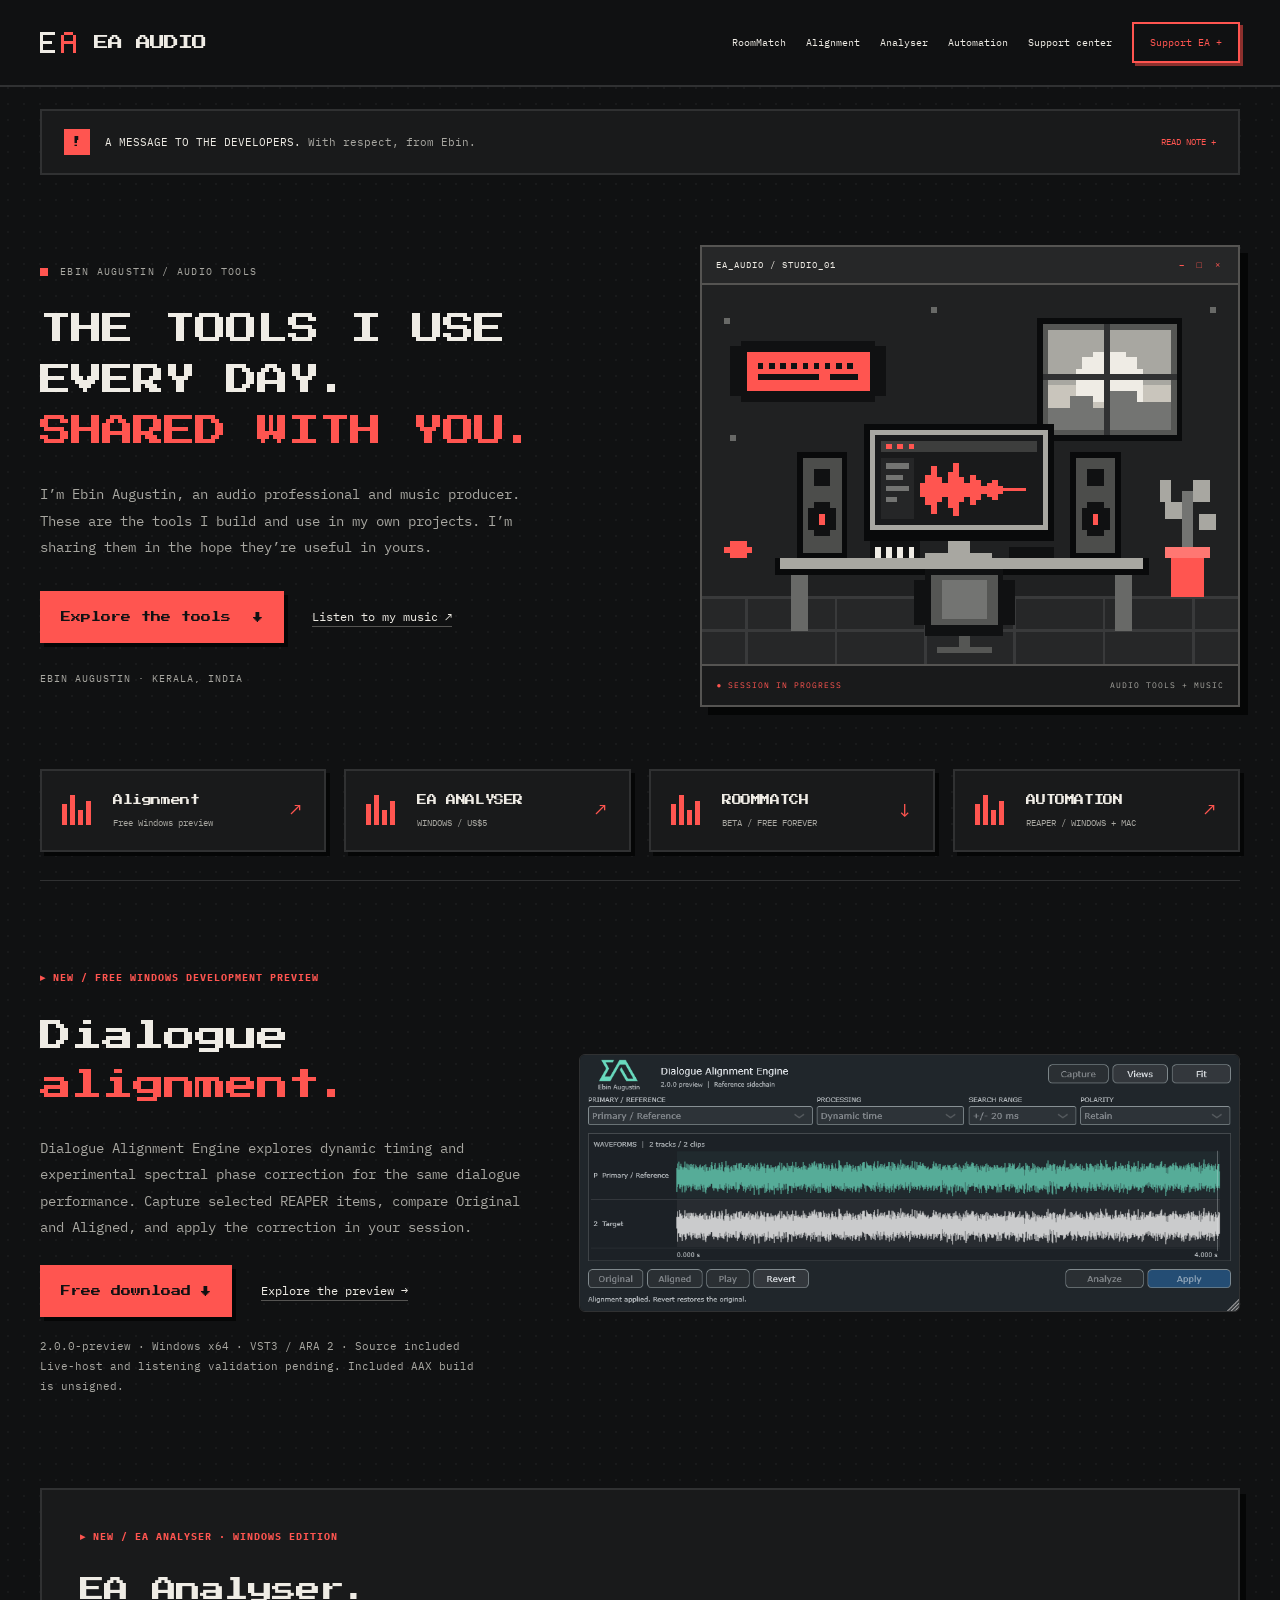
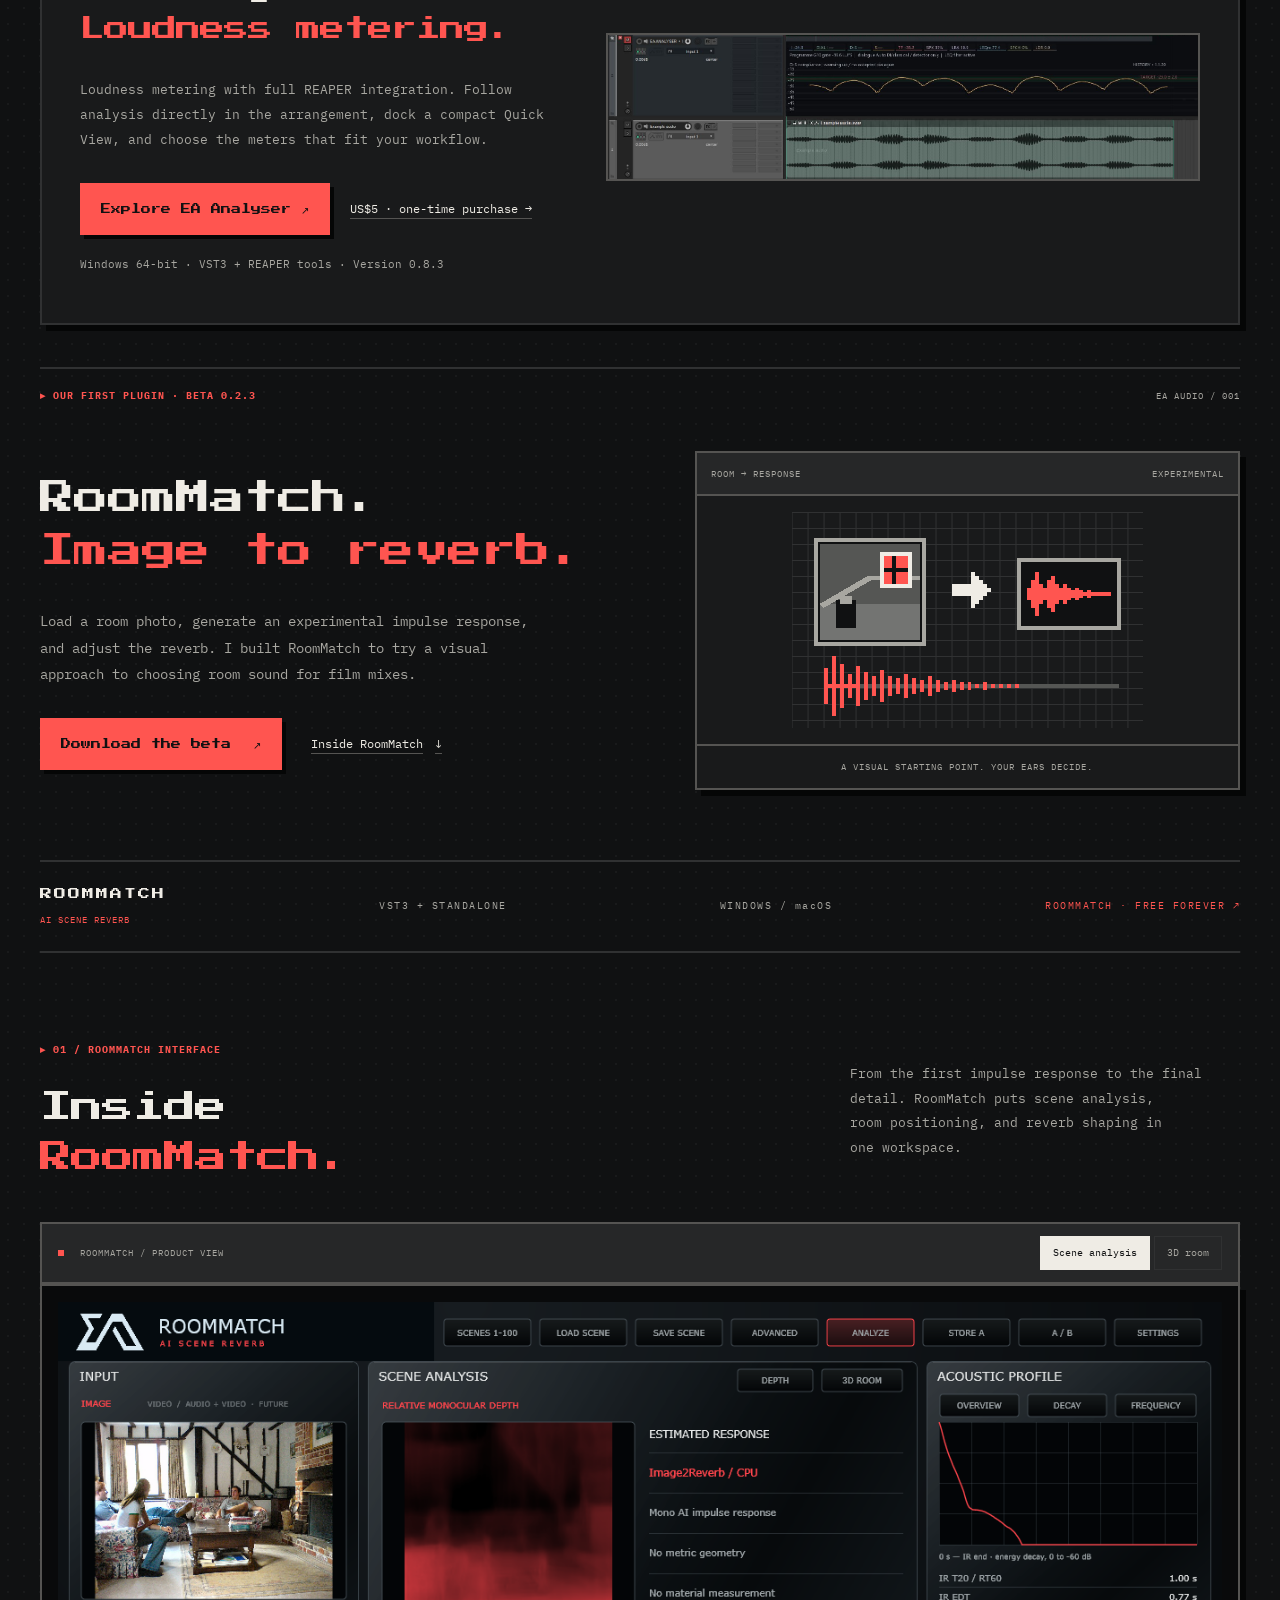
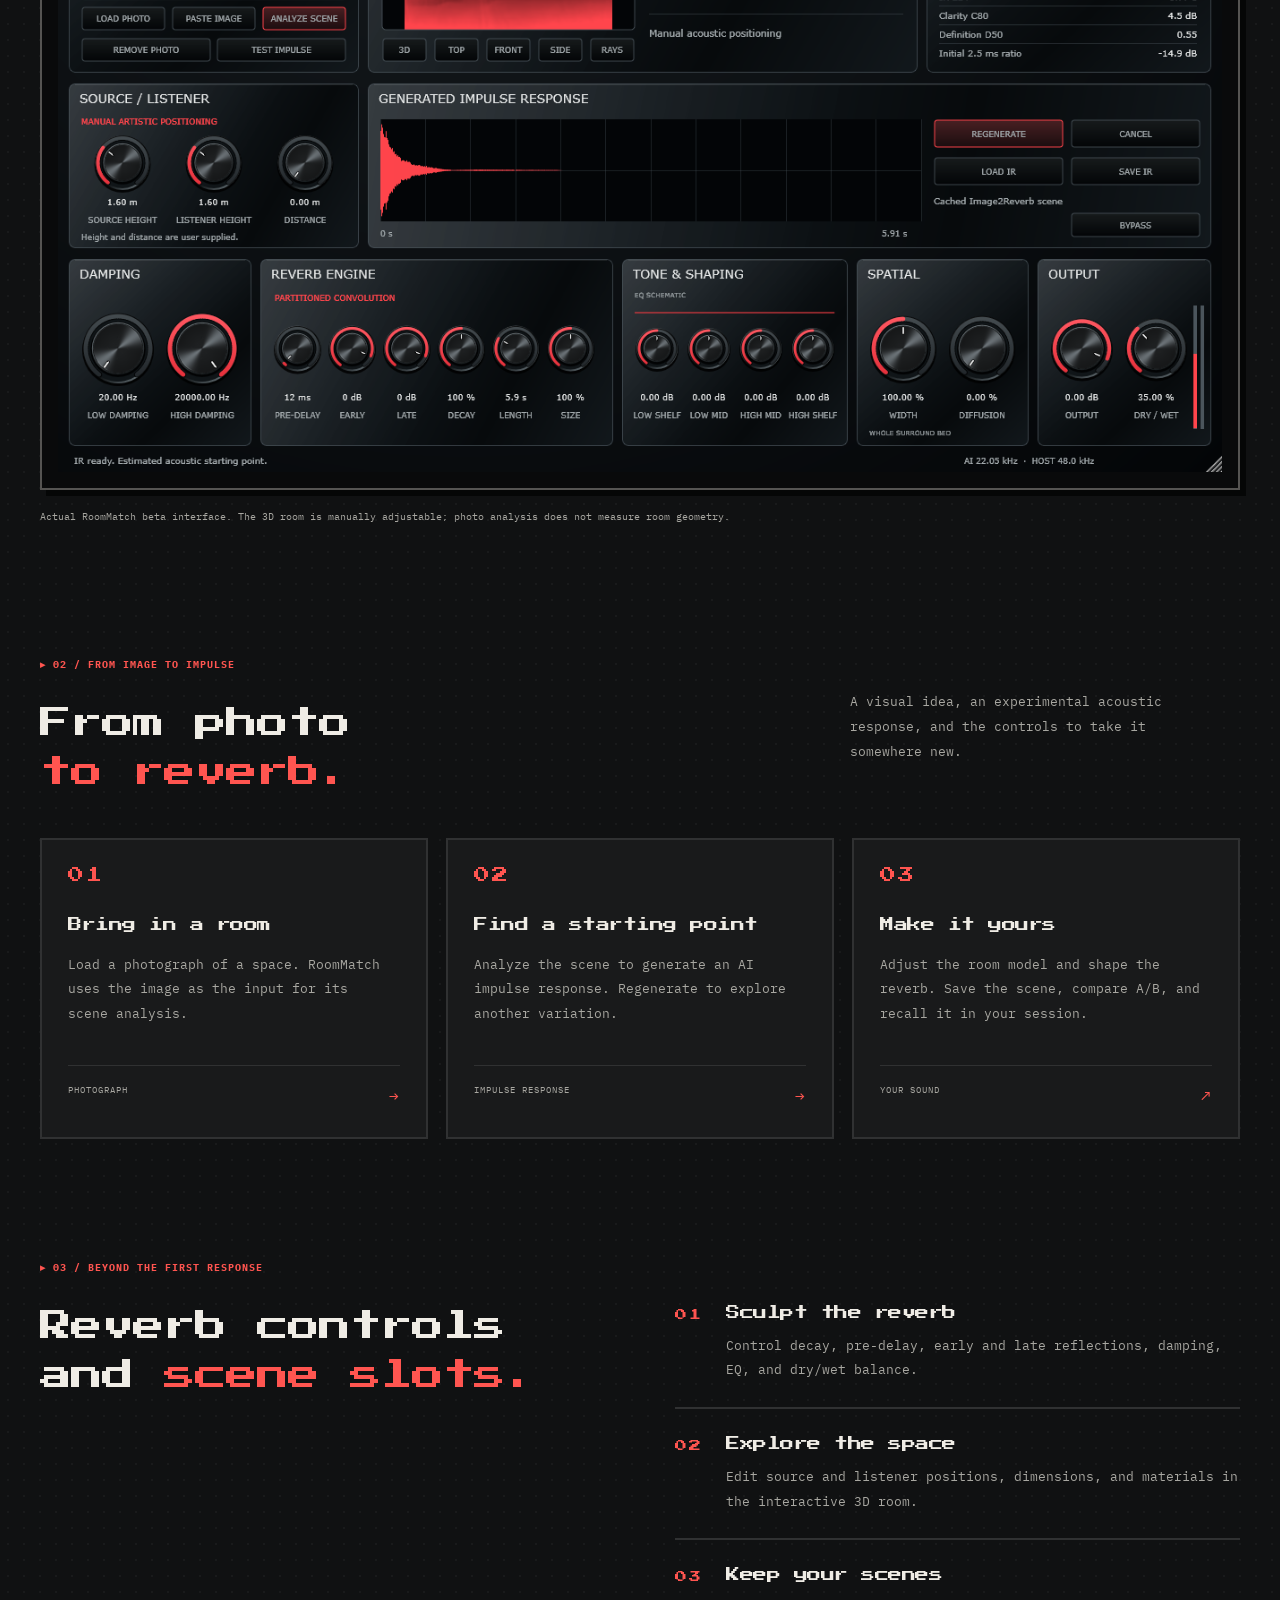
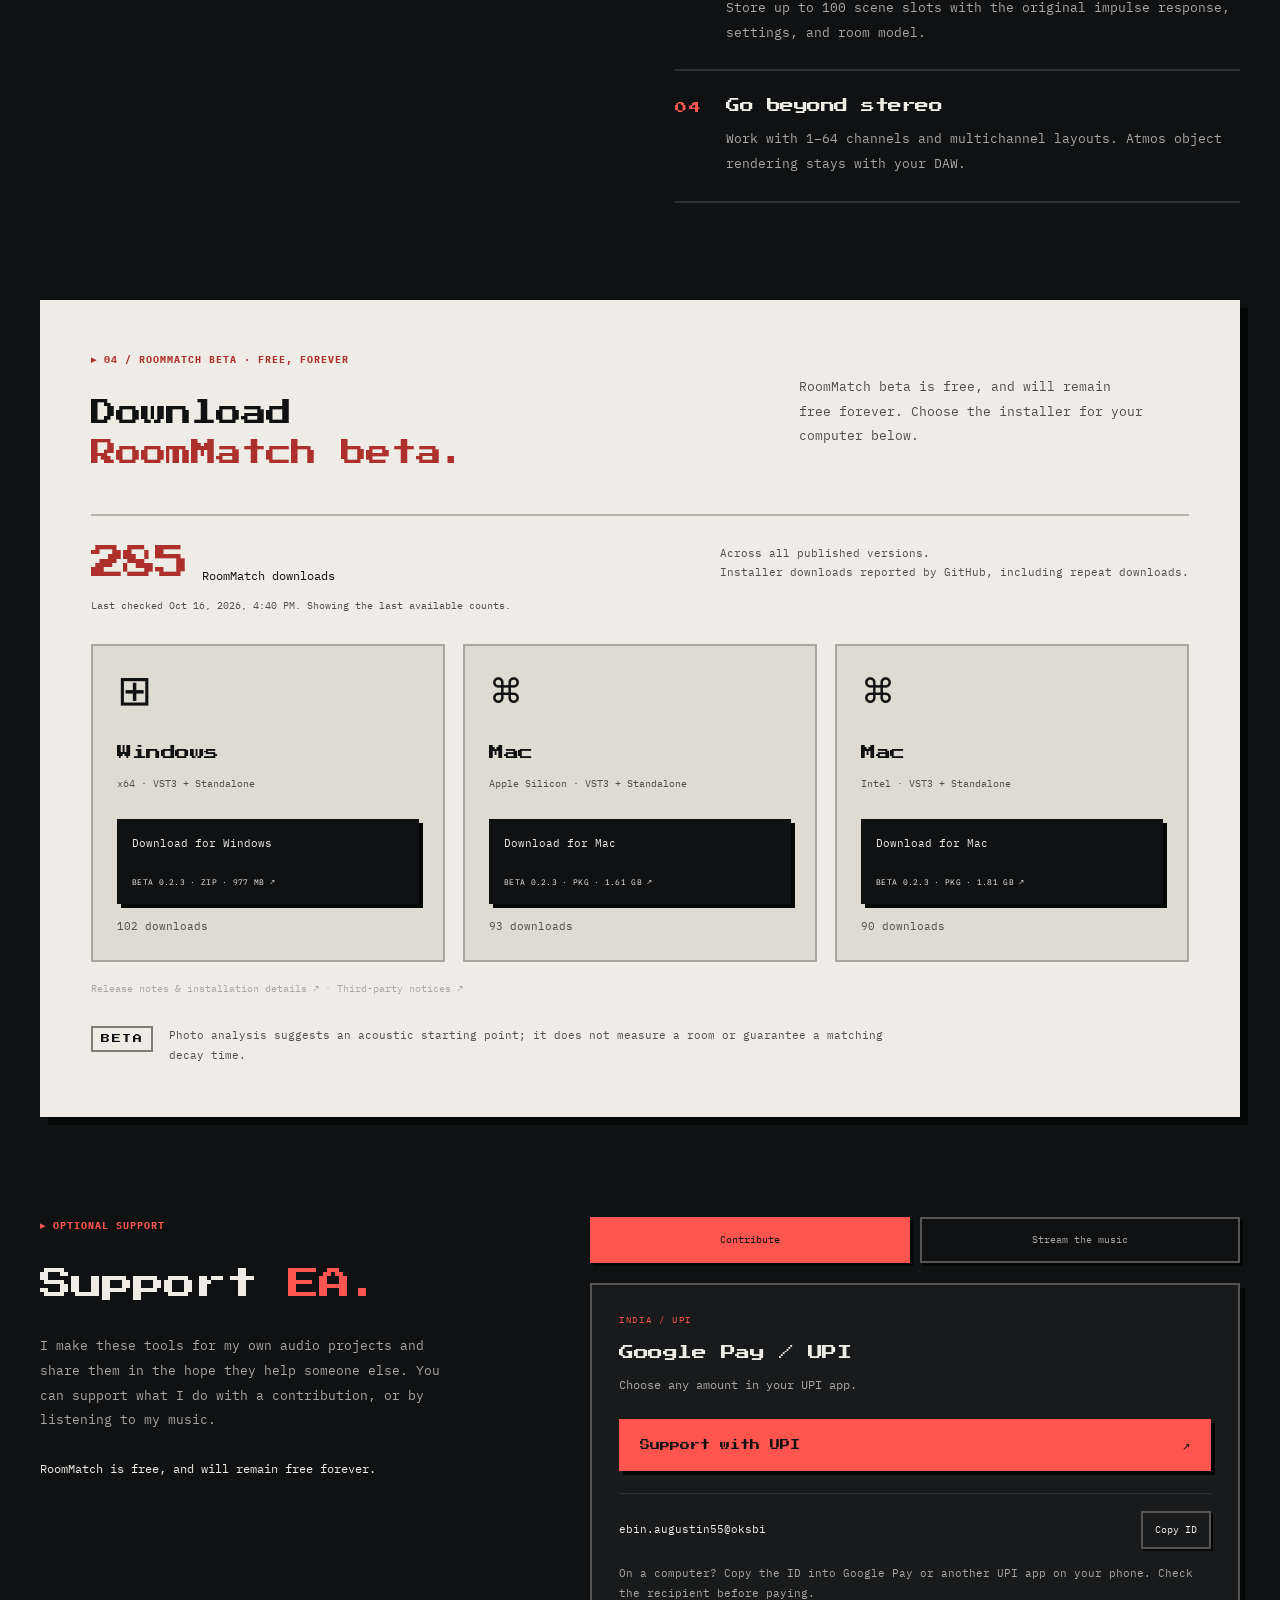
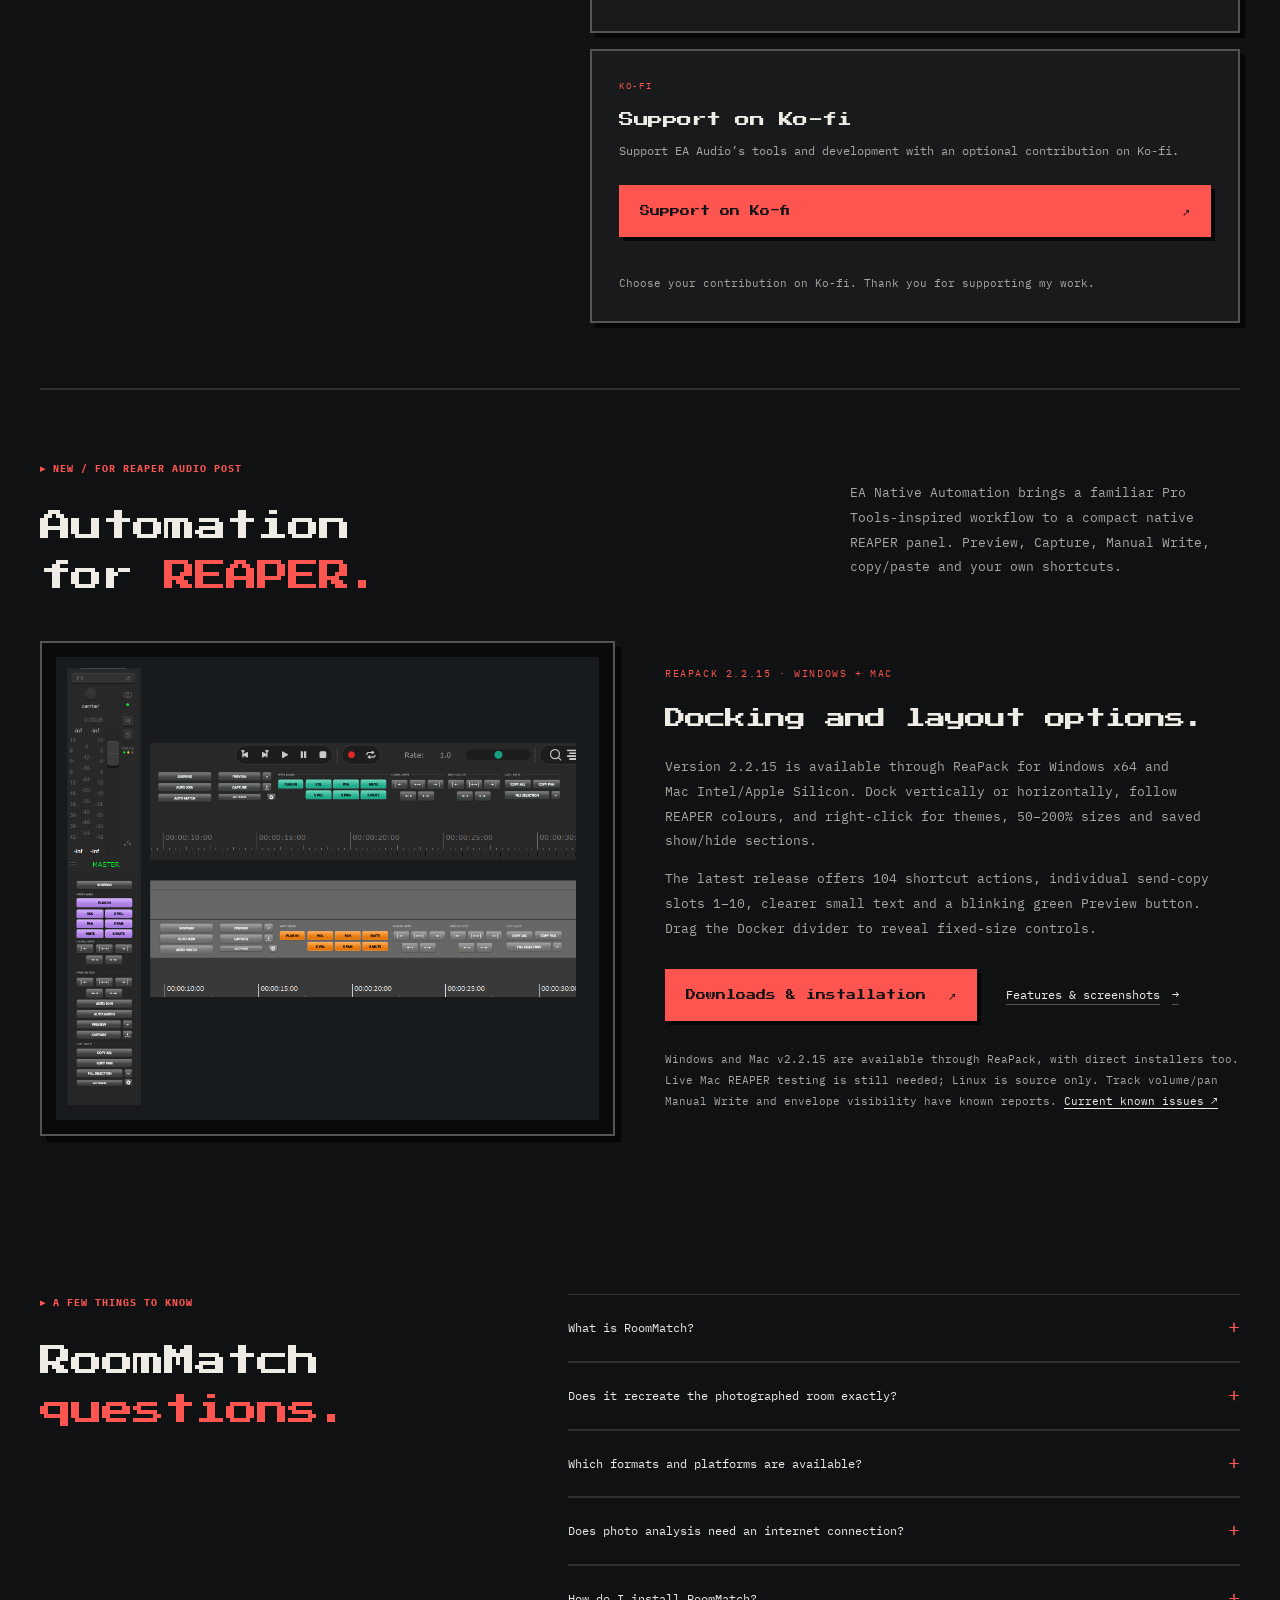
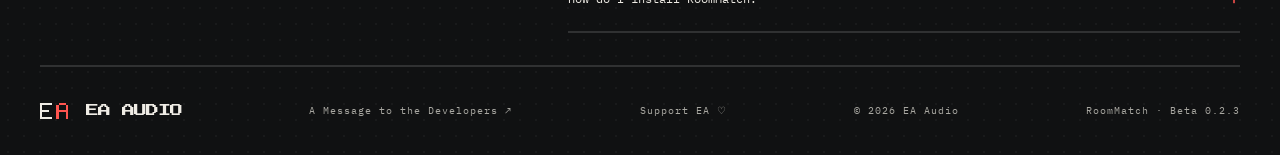
==== commit 18503dd4: "Publish free Dialogue Alignment Engine 2.0.0 preview" ====
--- a/index.html
+++ b/index.html
@@ -3,15 +3,16 @@
 <head>
 <meta charset="UTF-8"><meta name="viewport" content="width=device-width, initial-scale=1">
 <meta name="theme-color" content="#101112">
-<title>EA Audio — EA Analyser, RoomMatch &amp; Native Automation</title>
-<meta name="description" content="Audio tools by Ebin Augustin. EA Analyser with full REAPER integration, free RoomMatch image-to-reverb beta, and EA Native Automation for audio post.">
+<title>EA Audio — Tools for Sound</title>
+<meta name="description" content="Audio tools by Ebin Augustin. Discover the free Dialogue Alignment Engine Windows preview, EA Analyser, RoomMatch and EA Native Automation.">
 <link rel="icon" href="assets/favicon.svg" type="image/svg+xml">
-<link rel="stylesheet" href="styles.css?v=8">
+<link rel="stylesheet" href="styles.css?v=9">
 <link rel="stylesheet" href="analyser.css?v=1">
+<link rel="stylesheet" href="alignment.css?v=1">
 <link rel="stylesheet" href="pixel.css?v=2"></head>
 <body>
 <a class="skip" href="#main">Skip to content</a>
-<header class="header"><a class="brand" href="./" aria-label="EA Audio home"><img src="assets/pixel-mark.svg" alt="" width="34" height="28"><span>EA <b>AUDIO</b></span></a><button class="pixel-menu" type="button" aria-expanded="false" aria-controls="pixel-navigation">MENU +</button><nav id="pixel-navigation" aria-label="Main navigation"><a href="./#roommatch">RoomMatch</a><a href="analyser.html">Analyser</a><a href="automation.html">Automation</a><a href="support.html">Support center</a><a class="nav-support" href="./#support">Support EA +</a></nav></header>
+<header class="header"><a class="brand" href="./" aria-label="EA Audio home"><img src="assets/pixel-mark.svg" alt="" width="34" height="28"><span>EA <b>AUDIO</b></span></a><button class="pixel-menu" type="button" aria-expanded="false" aria-controls="pixel-navigation">MENU +</button><nav id="pixel-navigation" aria-label="Main navigation"><a href="./#roommatch">RoomMatch</a><a href="alignment.html">Alignment</a><a href="analyser.html">Analyser</a><a href="automation.html">Automation</a><a href="support.html">Support center</a><a class="nav-support" href="./#support">Support EA +</a></nav></header>
 <main id="main"><details class="creator-note" id="developer-message"><summary><span class="note-heading"><span class="note-icon" aria-hidden="true">!</span><span>A MESSAGE TO THE DEVELOPERS. <span style="color:var(--muted)">With respect, from Ebin.</span></span></span><span class="note-more">READ NOTE</span></summary><div class="message-body">
 <p>First, I want to make something clear: <strong>I am not a professional plugin developer or a coder.</strong> I’m an audio professional who enjoys experimenting with ideas, exploring new possibilities, and sharing the tools I create along the way.</p>
 <p>RoomMatch is <strong>free, and will remain free forever.</strong> I’m not doing this to compete with commercial developers or to undermine the incredible work they do. Quite the opposite — I have immense respect for the people who dedicate their time, knowledge, creativity, and countless hours of hard work to building audio plugins.</p>
@@ -22,11 +23,15 @@
 </div></details><section class="pixel-hero" aria-labelledby="pixel-title">
 <div><div class="pixel-hero-kicker"><span aria-hidden="true"></span> EBIN AUGUSTIN / AUDIO TOOLS</div><h1 id="pixel-title">THE TOOLS I USE<br>EVERY DAY.<em>SHARED WITH YOU.</em></h1><p class="intro">I’m Ebin Augustin, an audio professional and music producer. These are the tools I build and use in my own projects. I’m sharing them in the hope they’re useful in yours.</p><div class="hero-actions"><a class="button primary" href="#tools">Explore the tools <span aria-hidden="true">↓</span></a><a class="text-link" href="#music">Listen to my music ↗</a></div><p class="pixel-signature">EBIN AUGUSTIN · KERALA, INDIA</p></div>
 <figure class="pixel-scene"><div class="pixel-window-title"><span>EA_AUDIO / STUDIO_01</span><span aria-hidden="true">− □ ×</span></div><img src="assets/pixel-studio.svg" width="384" height="272" alt="Pixel-art music studio with a waveform on a monitor, speakers, a keyboard, and a plant"><figcaption><span>● SESSION IN PROGRESS</span><span>AUDIO TOOLS + MUSIC</span></figcaption></figure>
-<nav class="pixel-product-nav" id="tools" aria-label="Explore EA Audio tools">
+<nav class="pixel-product-nav" id="tools" aria-label="Explore EA Audio tools"><a href="alignment.html"><span class="pixel-product-icon" aria-hidden="true"><i></i><i></i><i></i><i></i></span><span><strong>Alignment</strong><small>Free Windows preview</small></span><span class="pixel-nav-arrow" aria-hidden="true">↗</span></a>
 <a href="analyser.html"><span class="pixel-product-icon" aria-hidden="true"><i></i><i></i><i></i><i></i></span><span><strong>EA ANALYSER</strong><small>WINDOWS / US$5</small></span><span class="pixel-nav-arrow" aria-hidden="true">↗</span></a>
 <a href="#roommatch"><span class="pixel-product-icon" aria-hidden="true"><i></i><i></i><i></i><i></i></span><span><strong>ROOMMATCH</strong><small>BETA / FREE FOREVER</small></span><span class="pixel-nav-arrow" aria-hidden="true">↓</span></a>
 <a href="automation.html"><span class="pixel-product-icon" aria-hidden="true"><i></i><i></i><i></i><i></i></span><span><strong>AUTOMATION</strong><small>REAPER / WINDOWS + MAC</small></span><span class="pixel-nav-arrow" aria-hidden="true">↗</span></a>
 </nav></section>
+
+<section class="section alignment-teaser" id="alignment" aria-labelledby="alignment-teaser-title">
+<div class="alignment-teaser-grid"><div><p class="eyebrow">NEW / FREE WINDOWS DEVELOPMENT PREVIEW</p><h2 id="alignment-teaser-title">Dialogue<br><em>alignment.</em></h2><p class="intro">Dialogue Alignment Engine explores dynamic timing and experimental spectral phase correction for the same dialogue performance. Capture selected REAPER items, compare Original and Aligned, and apply the correction in your session.</p><div class="hero-actions"><a class="button primary" href="alignment.html#download">Free download ↓</a><a class="text-link" href="alignment.html">Explore the preview →</a></div><p class="alignment-meta">2.0.0-preview · Windows x64 · VST3 / ARA 2 · Source included<br>Live-host and listening validation pending. Included AAX build is unsigned.</p></div><a href="alignment.html" aria-label="Explore Dialogue Alignment Engine"><img src="assets/alignment/interface.png" alt="Dialogue Alignment Engine primary and target waveforms with dynamic time and audition controls" width="980" height="380"></a></div>
+</section>
 <section class="section analyser-teaser" id="analyser" aria-labelledby="analyser-title"><div class="analyser-teaser-grid"><div><p class="eyebrow">NEW / EA ANALYSER · WINDOWS EDITION</p><h2 id="analyser-title">EA Analyser.<br><em>Loudness metering.</em></h2><p class="intro">Loudness metering with full REAPER integration. Follow analysis directly in the arrangement, dock a compact Quick View, and choose the meters that fit your workflow.</p><div class="hero-actions"><a class="button primary" href="analyser.html">Explore EA Analyser ↗</a><a class="text-link" href="https://ko-fi.com/s/d8abc79313">US$5 · one-time purchase →</a></div><p class="purchase-note">Windows 64-bit · VST3 + REAPER tools · Version 0.8.3</p></div><a href="analyser.html" aria-label="See EA Analyser’s full REAPER integration"><img src="assets/analyser/reaper-two-tracks.png" alt="EA Analyser history lane above example audio in REAPER" width="1585" height="389"></a></div></section>
 
 <section class="hero" id="roommatch">
--- a/alignment.css
+++ b/alignment.css
@@ -0,0 +1,44 @@
+.alignment-hero{padding-top:42px}
+.alignment-heading{display:grid;grid-template-columns:1.05fr 1fr;gap:70px;align-items:end;margin:46px 0 48px}
+.alignment-heading h1{font-size:clamp(65px,7.3vw,112px)}
+.alignment-heading .intro{margin-top:0;max-width:510px}
+.alignment-meta{font-size:12px;color:var(--muted);line-height:1.8;margin:20px 0 0}
+.alignment-preview-note{font-size:12px;color:var(--ink);line-height:1.8;border-left:2px solid var(--red);padding-left:14px;margin:22px 0 0;max-width:460px}
+.alignment-figure{margin:0}
+.alignment-figure .product-frame{border-top:1px solid var(--line);border-radius:8px;padding:16px}
+.alignment-strip{display:flex;flex-wrap:wrap;justify-content:space-between;gap:14px 24px;border-bottom:1px solid var(--line);padding:22px 0;color:var(--muted);font-size:9px;letter-spacing:1.3px}
+.alignment-detail{display:grid;grid-template-columns:1fr 1.5fr;gap:60px;padding:34px 0 16px}
+.alignment-detail h3{font:400 34px/1.2 'Instrument Serif',Georgia,serif;max-width:330px;margin:0}
+.alignment-detail p{font-size:14px;line-height:1.9;color:var(--muted);margin:0;max-width:650px}
+.alignment-download{padding-top:75px}
+.alignment-download-panel{display:grid;grid-template-columns:1fr 1fr;gap:70px;border:1px solid var(--line);background:var(--surface);padding:46px;border-radius:8px}
+.alignment-download-panel h2{font-size:clamp(44px,4.2vw,66px)}
+.alignment-download-panel .intro{font-size:15px;margin:24px 0}
+.alignment-download-button{justify-content:space-between;min-width:280px}
+.alignment-small{font-size:13px;line-height:1.9;color:var(--muted);margin:22px 0 0;max-width:540px}
+.alignment-doc-links{display:flex;flex-wrap:wrap;gap:13px 24px;margin-top:25px;font-size:11px}
+.alignment-doc-links a{border-bottom:1px solid #666661;padding-bottom:3px}
+.alignment-doc-links a:hover{color:var(--red)}
+.alignment-install h3{font-size:22px;margin:0 0 22px}
+.alignment-install ol{padding-left:20px;color:var(--muted);font-size:14px;line-height:1.85;margin:0}
+.alignment-install li{padding:0 0 14px 5px}
+.alignment-install strong{color:var(--ink);font-weight:500}
+.alignment-install code{overflow-wrap:anywhere;font-size:12px}
+.alignment-aax{border-top:1px solid #565452;margin-top:28px;padding-top:22px}
+.alignment-aax>strong{color:var(--red);font-size:13px}
+.alignment-aax p{font-size:12px;line-height:1.85;color:var(--muted);margin:8px 0 0}
+.alignment-faq{padding-bottom:75px}
+.alignment-teaser{border-top:1px solid var(--line);padding-top:42px;padding-bottom:46px}
+.alignment-teaser-grid{display:grid;grid-template-columns:.85fr 1.15fr;align-items:center;gap:50px}
+.alignment-teaser-grid h2{font-size:clamp(42px,4.5vw,68px)}
+.alignment-teaser-grid .intro{font-size:14px;max-width:490px;margin:24px 0}
+.alignment-teaser-grid .hero-actions{flex-wrap:wrap}
+.alignment-teaser-grid img{display:block;width:100%;height:auto;border:1px solid var(--line);border-radius:6px}
+.alignment-teaser-grid .alignment-meta{font-size:11px}
+@media(max-width:950px){.alignment-heading{gap:35px}.alignment-download-panel{gap:35px;padding:30px}.alignment-detail{gap:35px}.alignment-teaser-grid{gap:30px}.alignment-heading h1{font-size:74px}}
+@media(max-width:750px){.alignment-heading,.alignment-download-panel,.alignment-detail,.alignment-teaser-grid{grid-template-columns:1fr;gap:28px}.alignment-heading{margin-top:32px}.alignment-heading h1{font-size:clamp(56px,12vw,85px)}.alignment-hero .hero-top{gap:20px;align-items:start;flex-wrap:wrap}.alignment-hero .edition{font-size:8px}.alignment-figure .product-frame{padding:5px}.alignment-download{padding-top:55px}.alignment-download-panel{padding:24px}.alignment-download-button{width:100%;min-width:0}.alignment-detail h3{max-width:none}.alignment-faq{padding-bottom:55px}.alignment-teaser{padding-top:35px;padding-bottom:35px}.alignment-strip{font-size:8px}}
+
+/* Match the published pixel theme and its existing mobile menu. */
+body .pixel-product-nav{grid-template-columns:repeat(4,minmax(0,1fr))}
+@media(max-width:1050px) and (min-width:761px){body .pixel-product-nav{grid-template-columns:repeat(2,minmax(0,1fr))}}
+@media(max-width:760px){body .pixel-product-nav{grid-template-columns:1fr}}
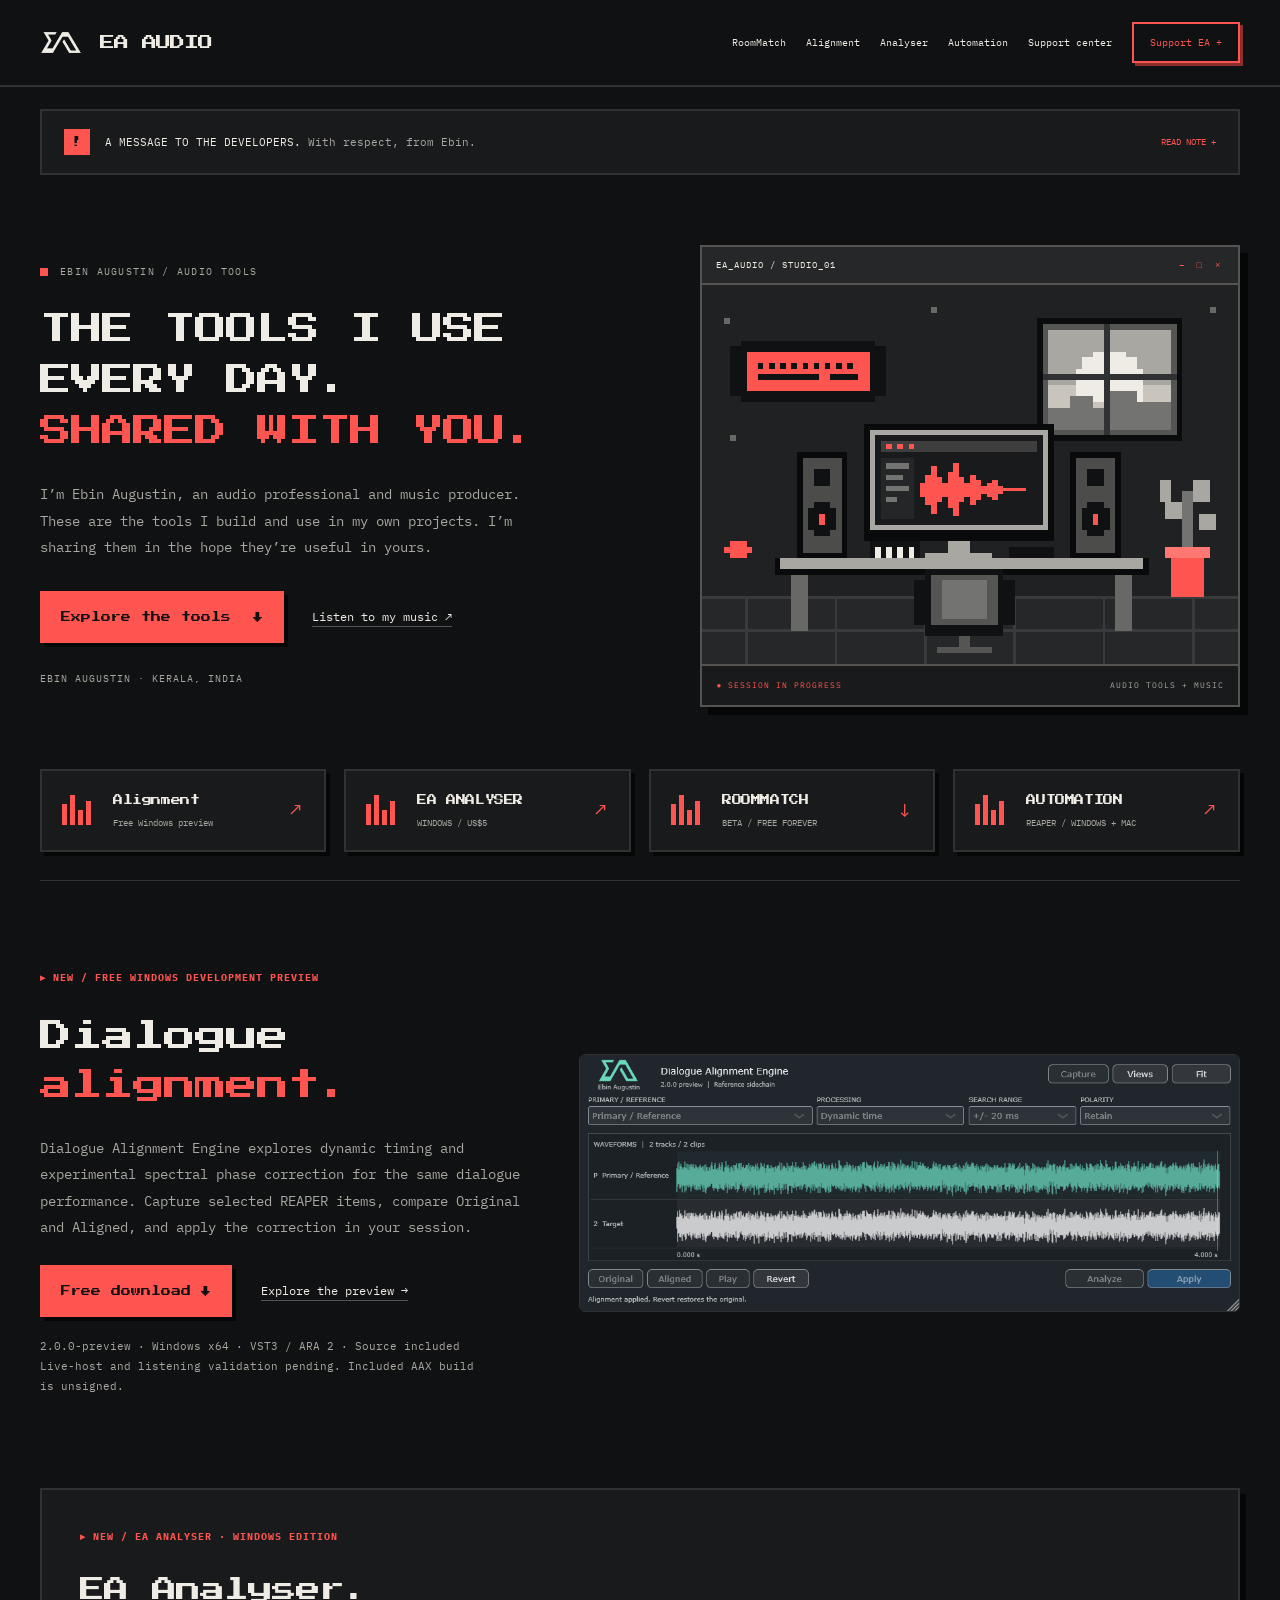
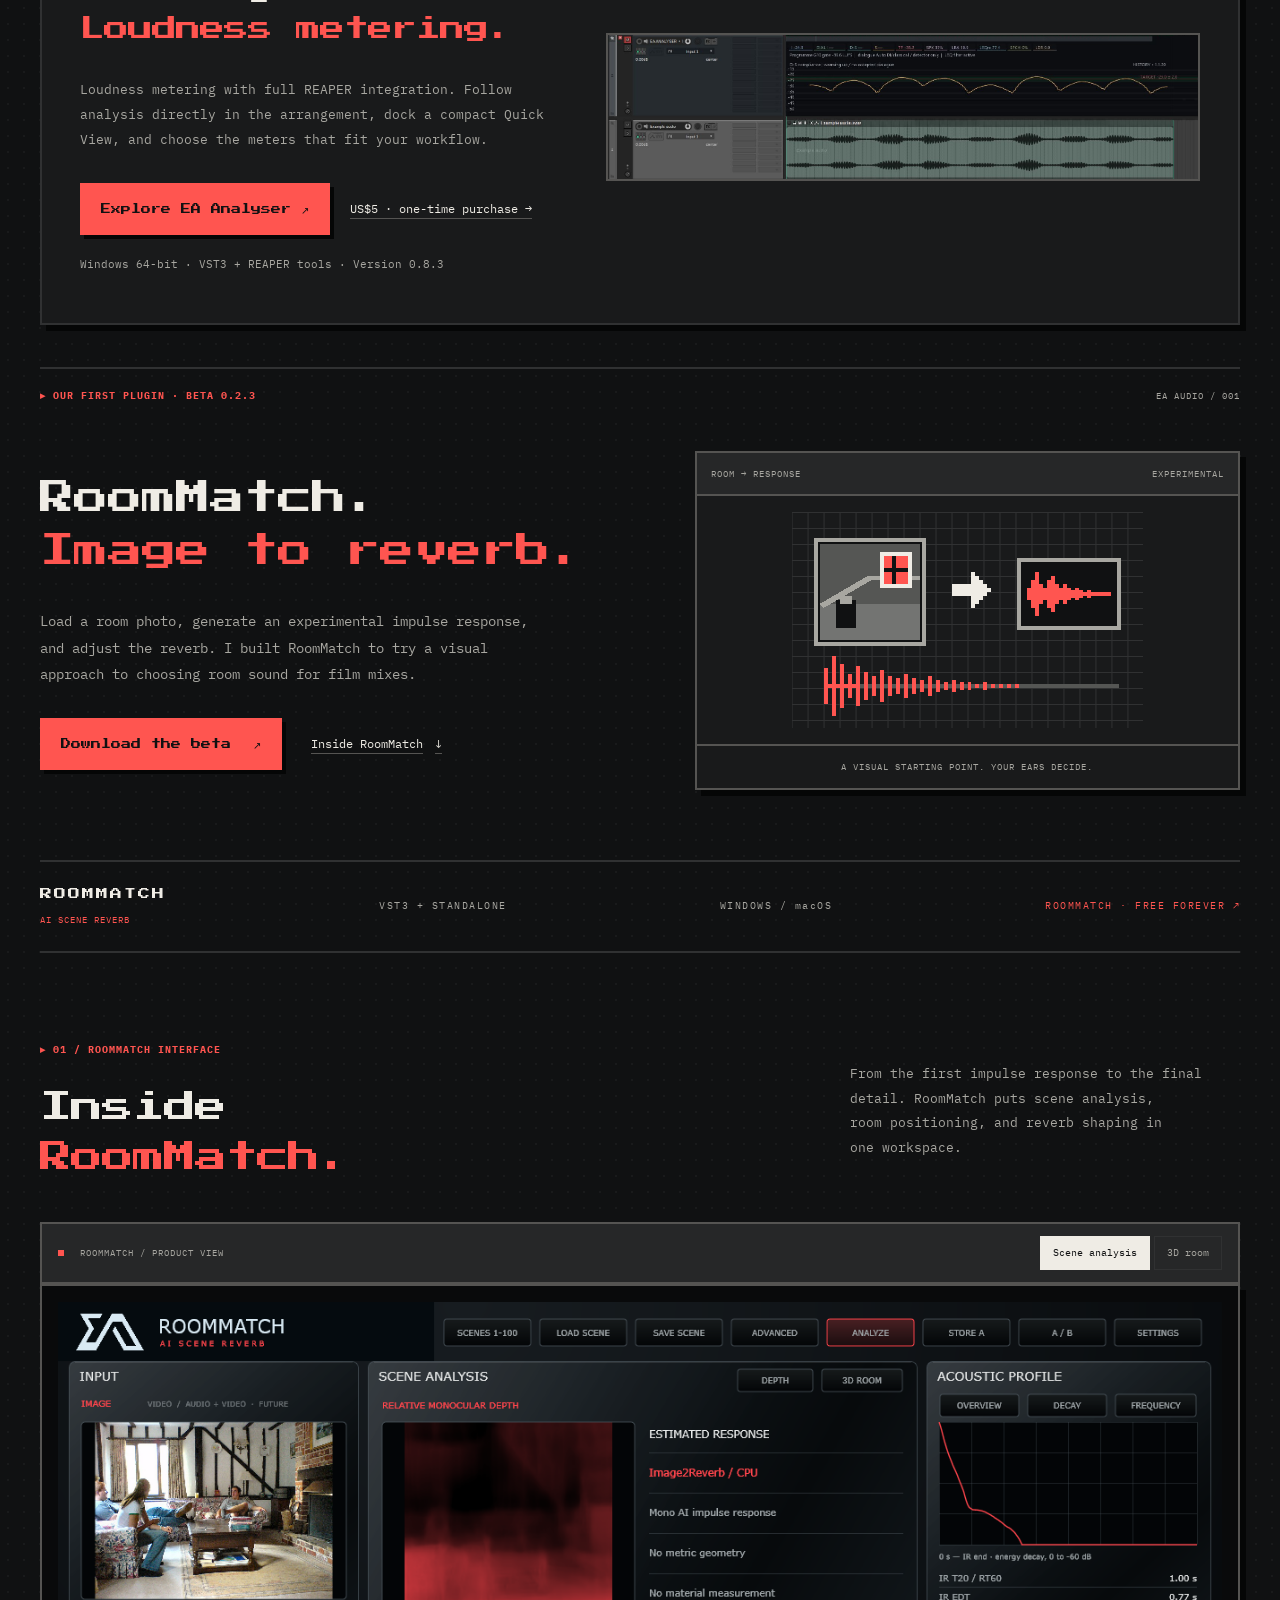
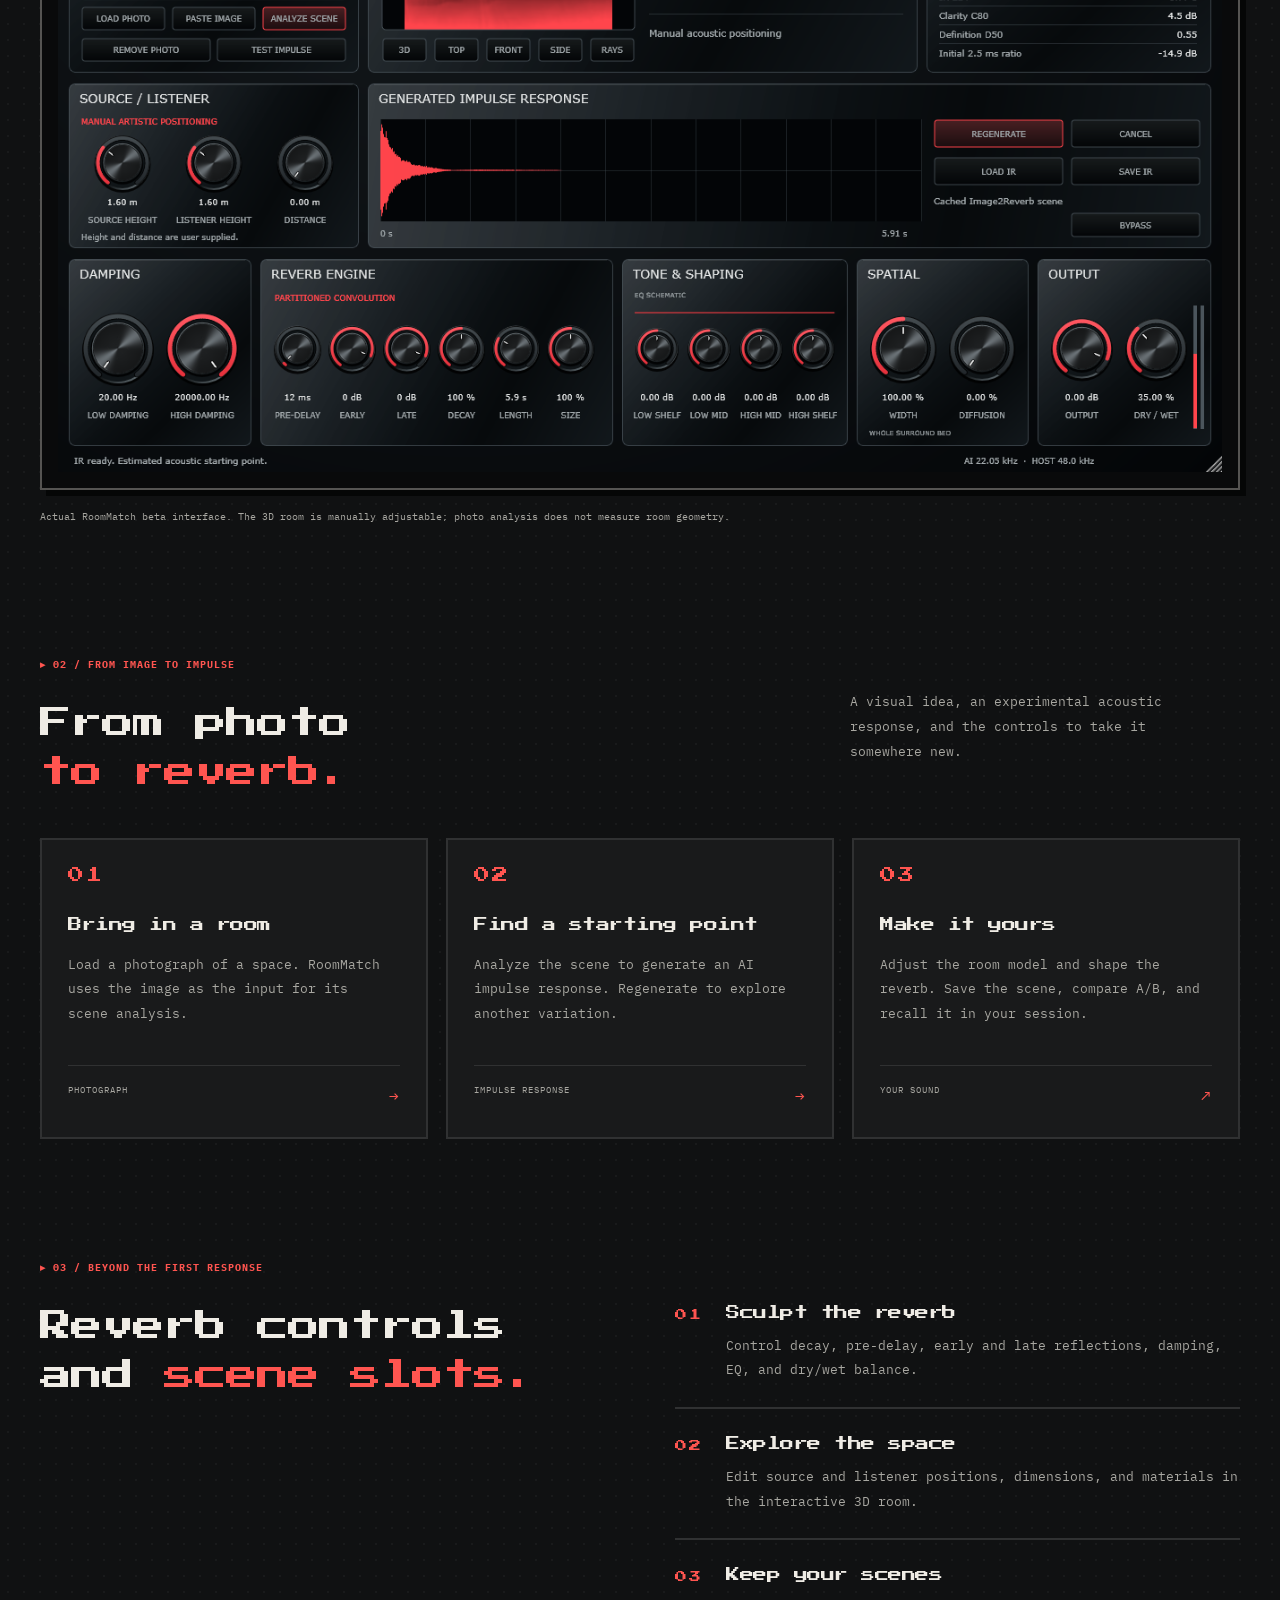
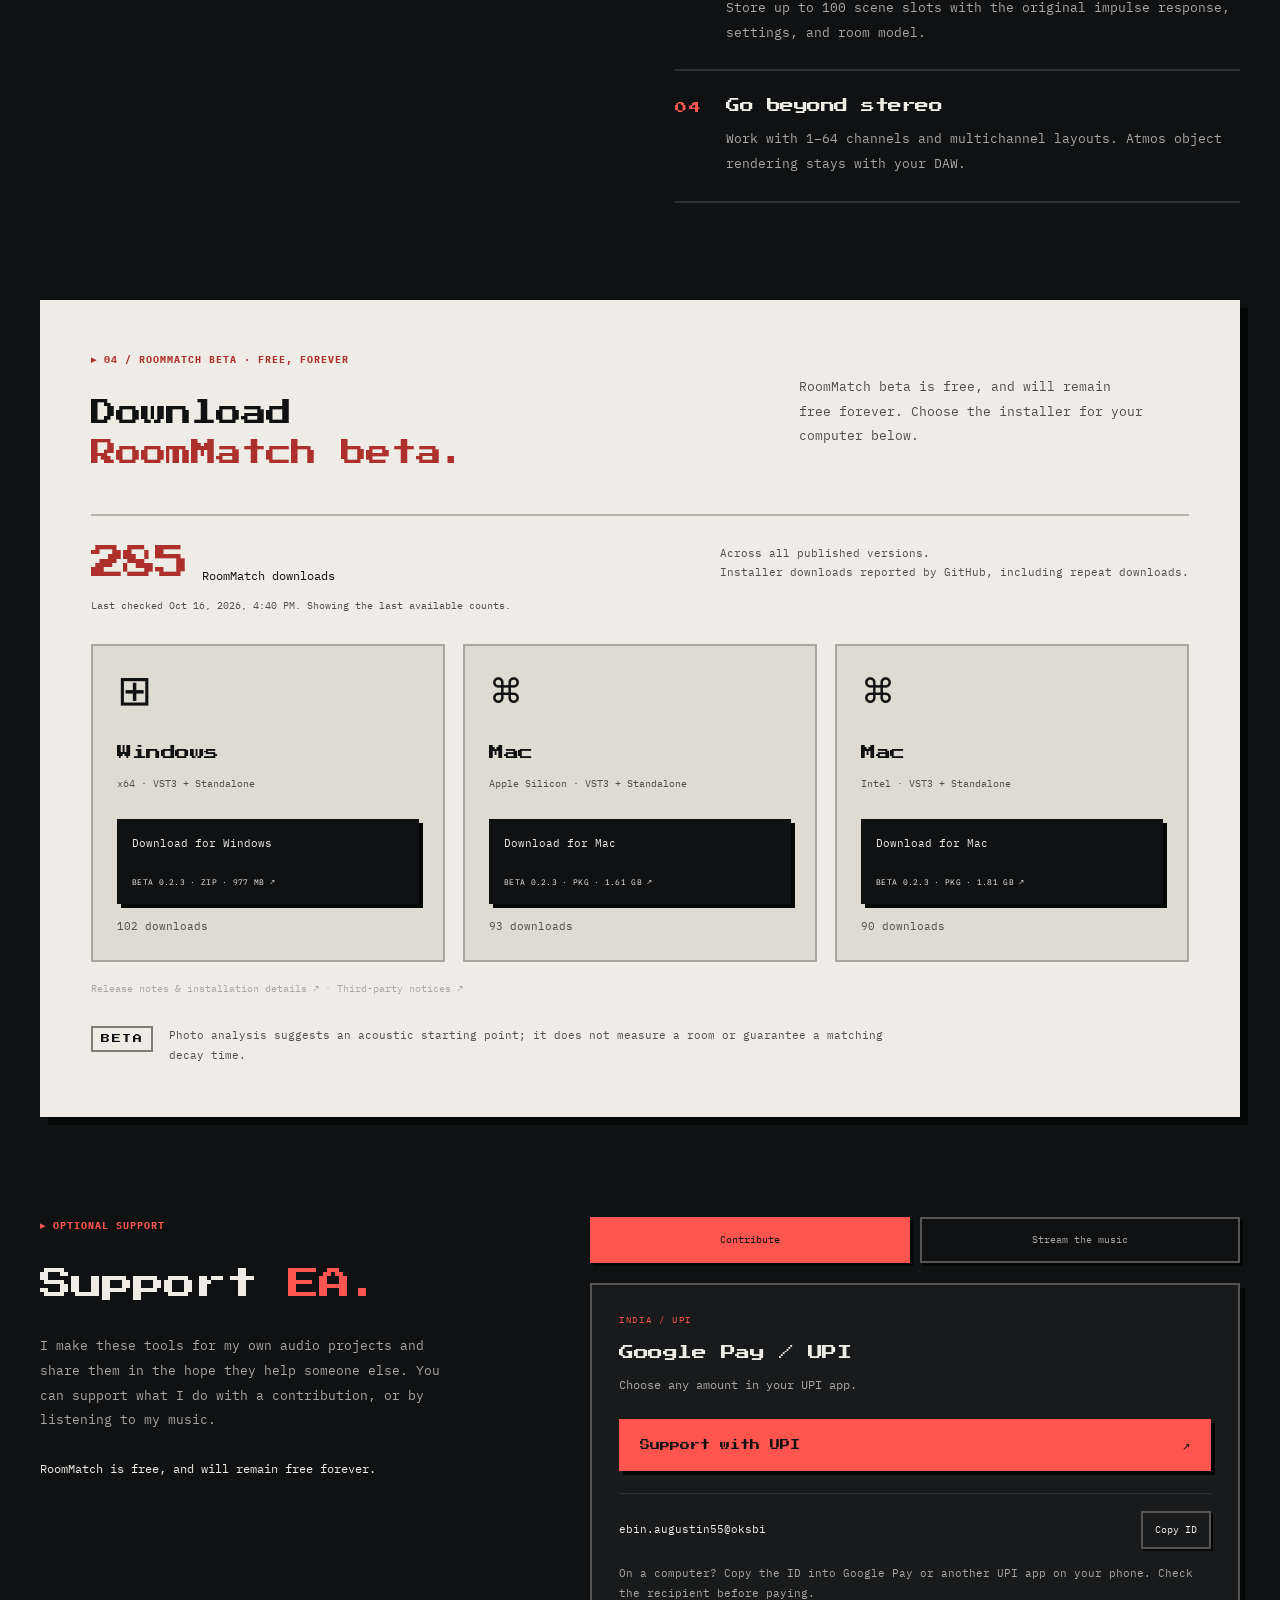
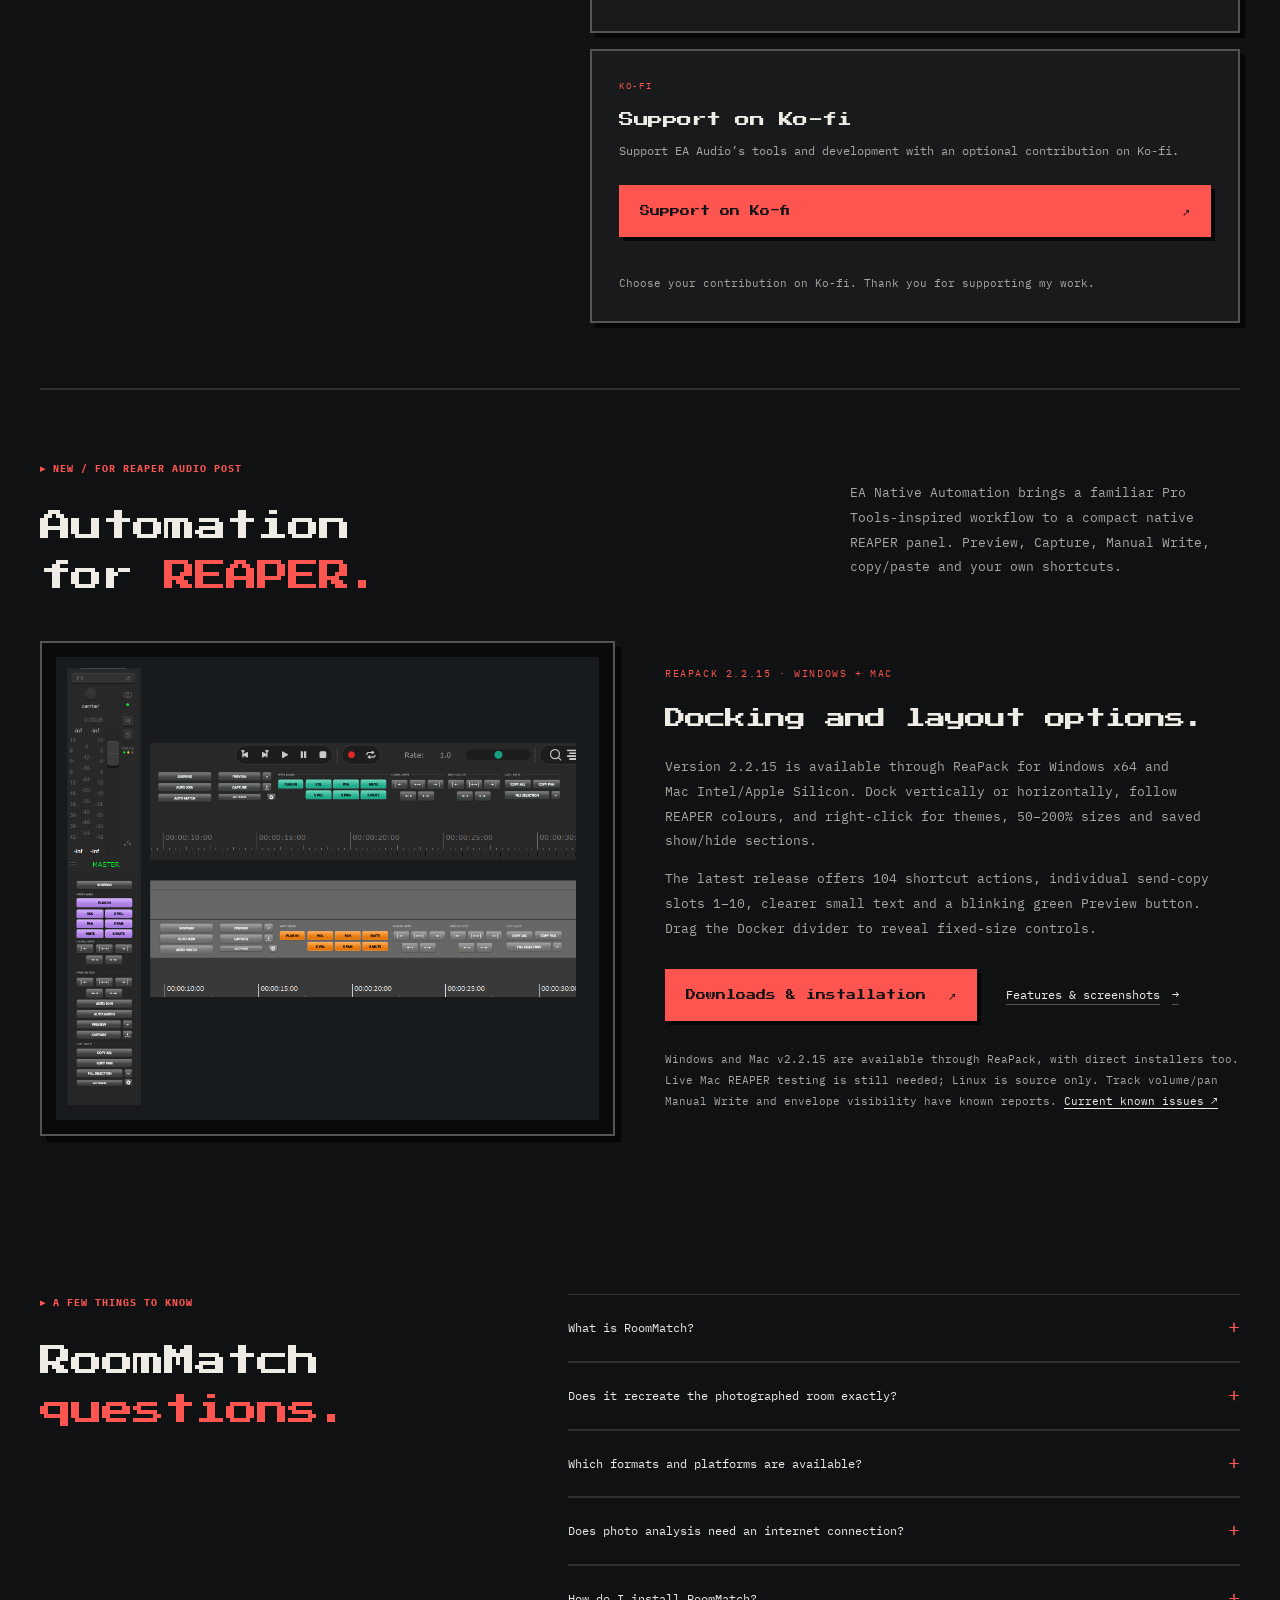
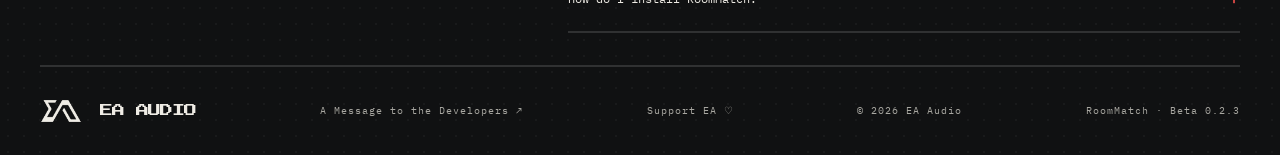
==== commit cd3937cb: "Use original EA logo for favicons and header branding on every page" ====
--- a/index.html
+++ b/index.html
@@ -5,14 +5,14 @@
 <meta name="theme-color" content="#101112">
 <title>EA Audio — Tools for Sound</title>
 <meta name="description" content="Audio tools by Ebin Augustin. Discover the free Dialogue Alignment Engine Windows preview, EA Analyser, RoomMatch and EA Native Automation.">
-<link rel="icon" href="assets/favicon.svg" type="image/svg+xml">
+<link rel="icon" href="assets/ea-favicon.svg?v=1" type="image/svg+xml">
 <link rel="stylesheet" href="styles.css?v=9">
 <link rel="stylesheet" href="analyser.css?v=1">
 <link rel="stylesheet" href="alignment.css?v=1">
-<link rel="stylesheet" href="pixel.css?v=2"></head>
+<link rel="stylesheet" href="pixel.css?v=3"></head>
 <body>
 <a class="skip" href="#main">Skip to content</a>
-<header class="header"><a class="brand" href="./" aria-label="EA Audio home"><img src="assets/pixel-mark.svg" alt="" width="34" height="28"><span>EA <b>AUDIO</b></span></a><button class="pixel-menu" type="button" aria-expanded="false" aria-controls="pixel-navigation">MENU +</button><nav id="pixel-navigation" aria-label="Main navigation"><a href="./#roommatch">RoomMatch</a><a href="alignment.html">Alignment</a><a href="analyser.html">Analyser</a><a href="automation.html">Automation</a><a href="support.html">Support center</a><a class="nav-support" href="./#support">Support EA +</a></nav></header>
+<header class="header"><a class="brand" href="./" aria-label="EA Audio home"><img src="assets/ea-original-logo.svg" alt="" width="34" height="28"><span>EA <b>AUDIO</b></span></a><button class="pixel-menu" type="button" aria-expanded="false" aria-controls="pixel-navigation">MENU +</button><nav id="pixel-navigation" aria-label="Main navigation"><a href="./#roommatch">RoomMatch</a><a href="alignment.html">Alignment</a><a href="analyser.html">Analyser</a><a href="automation.html">Automation</a><a href="support.html">Support center</a><a class="nav-support" href="./#support">Support EA +</a></nav></header>
 <main id="main"><details class="creator-note" id="developer-message"><summary><span class="note-heading"><span class="note-icon" aria-hidden="true">!</span><span>A MESSAGE TO THE DEVELOPERS. <span style="color:var(--muted)">With respect, from Ebin.</span></span></span><span class="note-more">READ NOTE</span></summary><div class="message-body">
 <p>First, I want to make something clear: <strong>I am not a professional plugin developer or a coder.</strong> I’m an audio professional who enjoys experimenting with ideas, exploring new possibilities, and sharing the tools I create along the way.</p>
 <p>RoomMatch is <strong>free, and will remain free forever.</strong> I’m not doing this to compete with commercial developers or to undermine the incredible work they do. Quite the opposite — I have immense respect for the people who dedicate their time, knowledge, creativity, and countless hours of hard work to building audio plugins.</p>
@@ -73,7 +73,7 @@
 <div class="automation-teaser-grid"><a class="automation-teaser-image" href="automation.html" aria-label="Explore EA Native Automation"><img src="assets/automation/Docking.png" alt="EA Native Automation docked beneath Master and in shallow horizontal docks" width="950" height="810" loading="lazy"></a><div><p class="automation-badge">REAPACK 2.2.15 · WINDOWS + MAC</p><h3>Docking and layout options.</h3><p>Version 2.2.15 is available through ReaPack for Windows x64 and Mac Intel/Apple Silicon. Dock vertically or horizontally, follow REAPER colours, and right-click for themes, 50–200% sizes and saved show/hide sections.</p><p>The latest release offers 104 shortcut actions, individual send-copy slots 1–10, clearer small text and a blinking green Preview button. Drag the Docker divider to reveal fixed-size controls.</p><div class="hero-actions"><a class="button primary" href="automation.html#install">Downloads &amp; installation <span aria-hidden="true">↗</span></a><a class="text-link" href="automation.html">Features &amp; screenshots <span aria-hidden="true">→</span></a></div><p class="automation-teaser-note">Windows and Mac v2.2.15 are available through ReaPack, with direct installers too. Live Mac REAPER testing is still needed; Linux is source only. Track volume/pan Manual Write and envelope visibility have known reports. <a href="automation.html#known-issues">Current known issues ↗</a></p></div></div></section>
 <section class="faq section"><div><p class="eyebrow">A FEW THINGS TO KNOW</p><h2>RoomMatch<br><em>questions.</em></h2></div><div class="questions"><details><summary>What is RoomMatch?<span aria-hidden="true">+</span></summary><p>RoomMatch is EA Audio’s first audio plugin: an experimental image-to-reverb tool. Load a room photo, generate an impulse response, and shape its playback with reverb and spatial controls.</p></details><details><summary>Does it recreate the photographed room exactly?<span aria-hidden="true">+</span></summary><p>No. The photo model suggests an acoustic starting point. Room dimensions, materials, and positions are manually adjustable, and the image is not a metric reconstruction or acoustic measurement.</p></details><details><summary>Which formats and platforms are available?<span aria-hidden="true">+</span></summary><p>RoomMatch beta is available for Windows x64, Mac Apple Silicon, and Mac Intel. Each package includes a VST3 plugin and a standalone application.</p></details><details><summary>Does photo analysis need an internet connection?<span aria-hidden="true">+</span></summary><p>The complete packages include the AI model and runtime for offline inference. First-time preparation can take a few minutes. See the release notes for installation details.</p></details><details><summary>How do I install RoomMatch?<span aria-hidden="true">+</span></summary><p>Close your DAW before installing. On Windows, extract the complete ZIP and run Install RoomMatch.cmd. On Mac, choose the PKG for Apple Silicon or Intel. The Mac packages are not Apple notarized. See the <a href="https://github.com/Ebinaugustin/EA-RoomMatch-Image-to-Reverb/releases/tag/v0.2.3-beta.1" class="text-link">release notes</a> for installation details.</p></details></div></section>
 
-</main><footer><a class="brand" href="#"><img src="assets/pixel-mark.svg" alt="" width="48" height="30"><span>EA <b>AUDIO</b></span></a><a href="#developer-message">A Message to the Developers ↗</a><a href="#support">Support EA ♡</a><span>© 2026 EA Audio</span><span>RoomMatch · Beta 0.2.3</span></footer>
+</main><footer><a class="brand" href="#"><img src="assets/ea-original-logo.svg" alt="" width="48" height="30"><span>EA <b>AUDIO</b></span></a><a href="#developer-message">A Message to the Developers ↗</a><a href="#support">Support EA ♡</a><span>© 2026 EA Audio</span><span>RoomMatch · Beta 0.2.3</span></footer>
 <script src="support.js?v=2"></script>
 <script src="downloads.js?v=4"></script><script src="app.js?v=4"></script><script src="download-stats.js?v=1"></script>
 <script src="pixel.js?v=2"></script></body></html>
--- a/pixel.css
+++ b/pixel.css
@@ -32,3 +32,6 @@
 @media(max-width:1050px) and (min-width:761px){.pixel-hero h1{font-size:25px!important}}
 @media(max-width:760px){.pixel-hero h1{font-size:clamp(17px,4.5vw,28px)!important;line-height:1.75!important}}
 @media(prefers-reduced-motion:reduce){html{scroll-behavior:auto}a,button,summary{transition:none}}
+
+/* Preserve the original EA logo across the pixel theme. */
+.header .brand img,footer .brand img{width:42px;height:28px;filter:none;transform:none;object-fit:contain;image-rendering:auto}
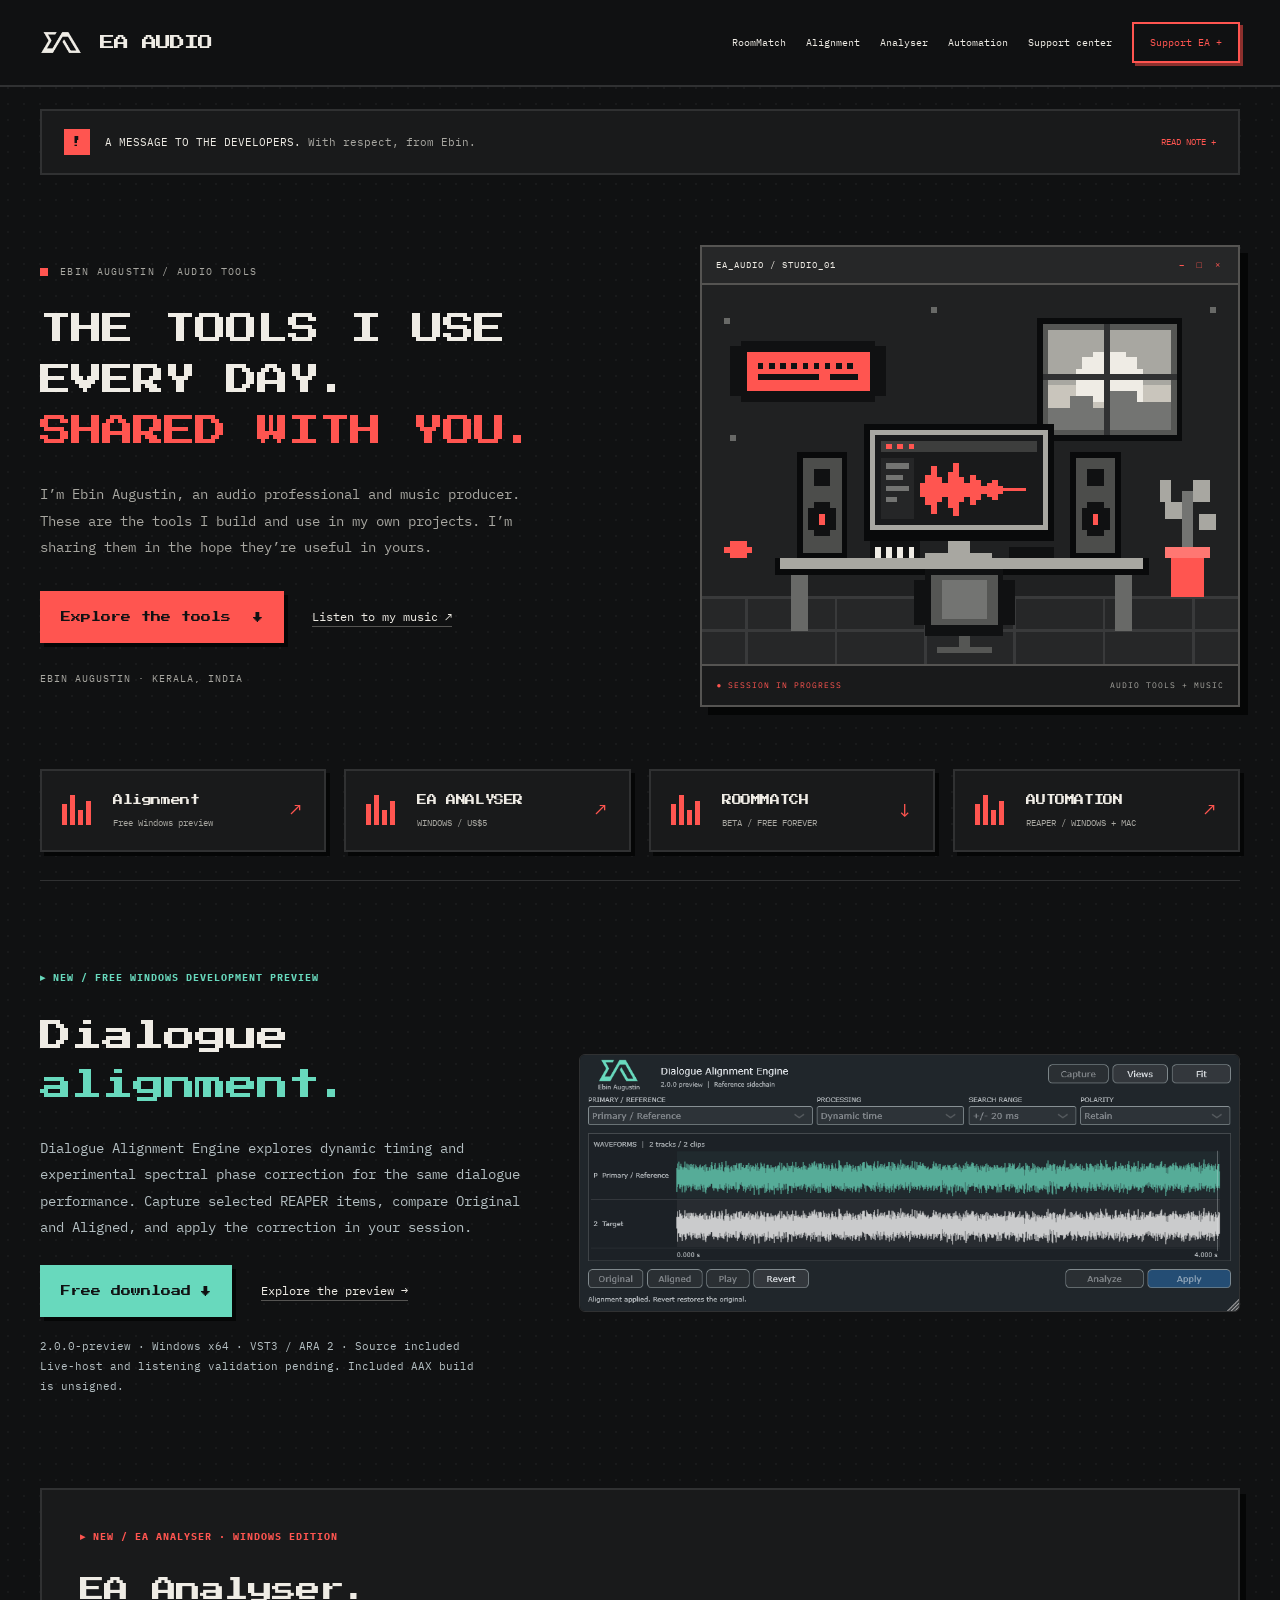
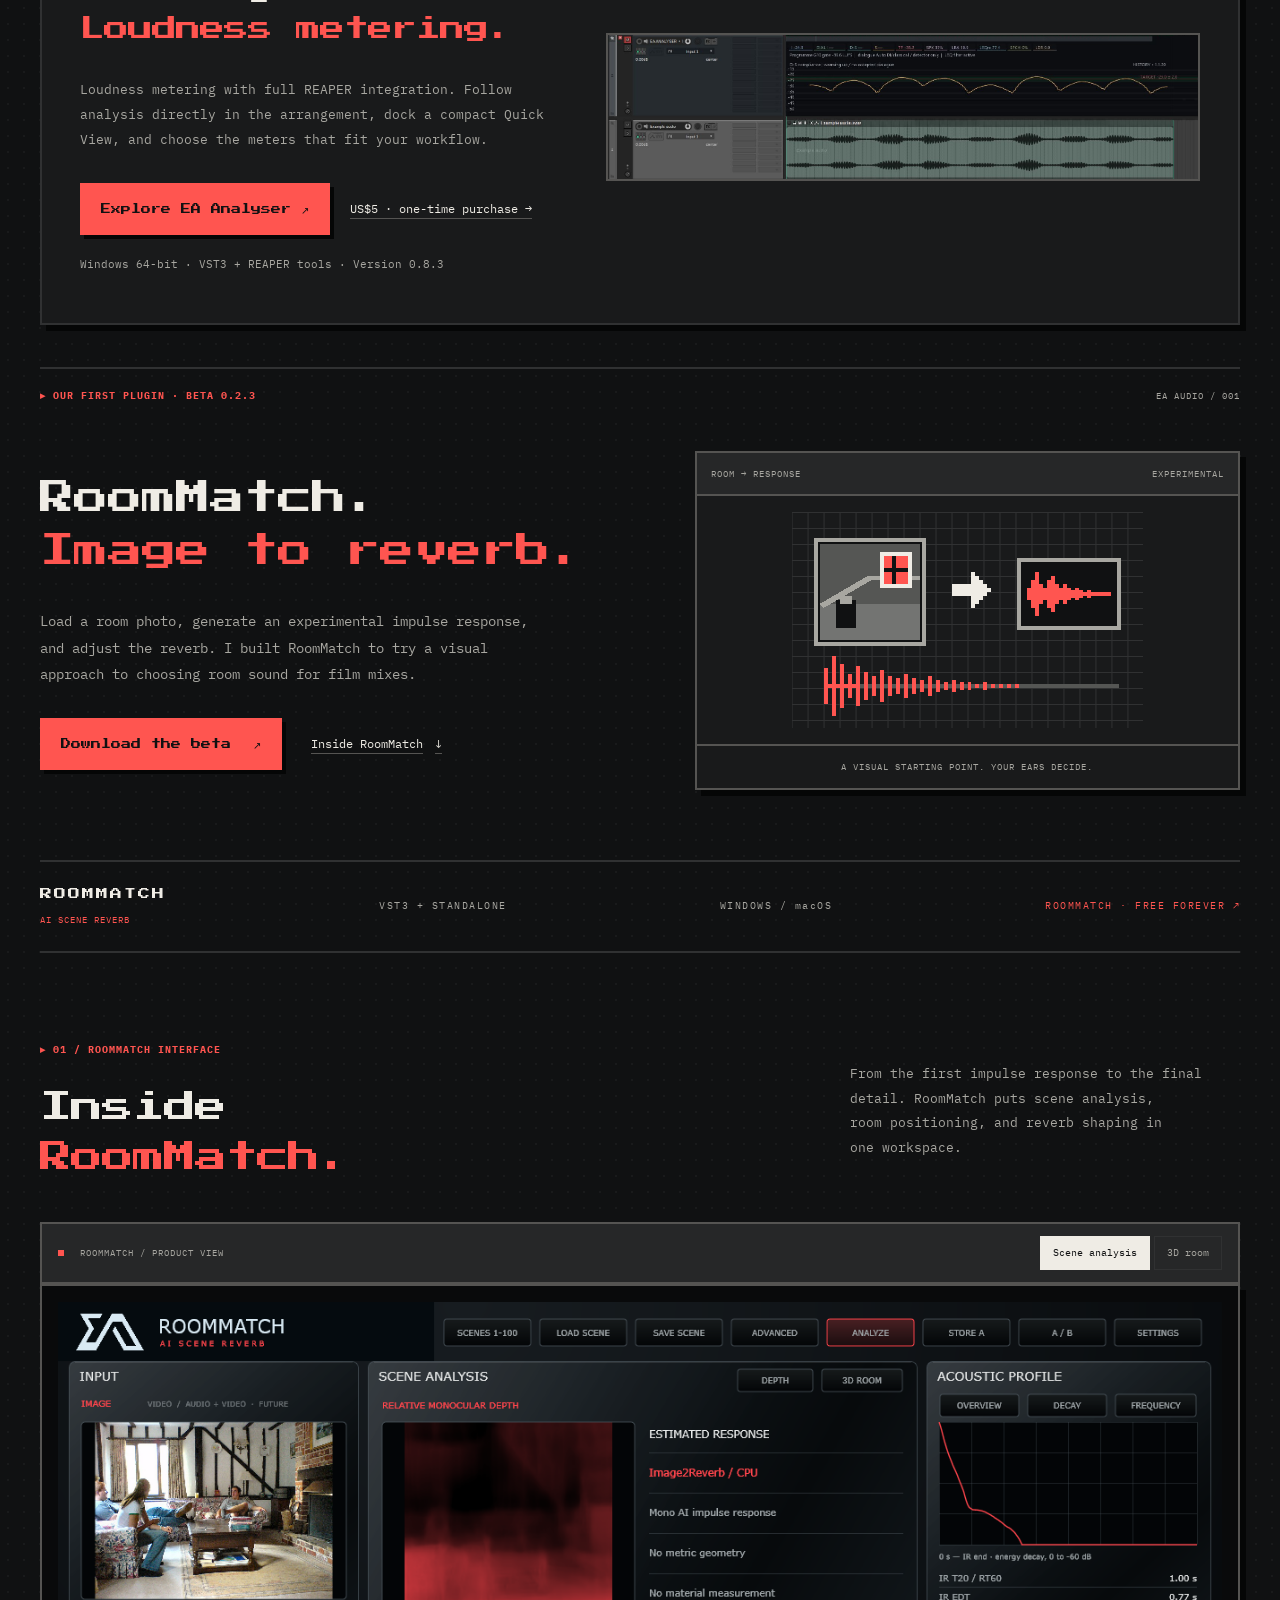
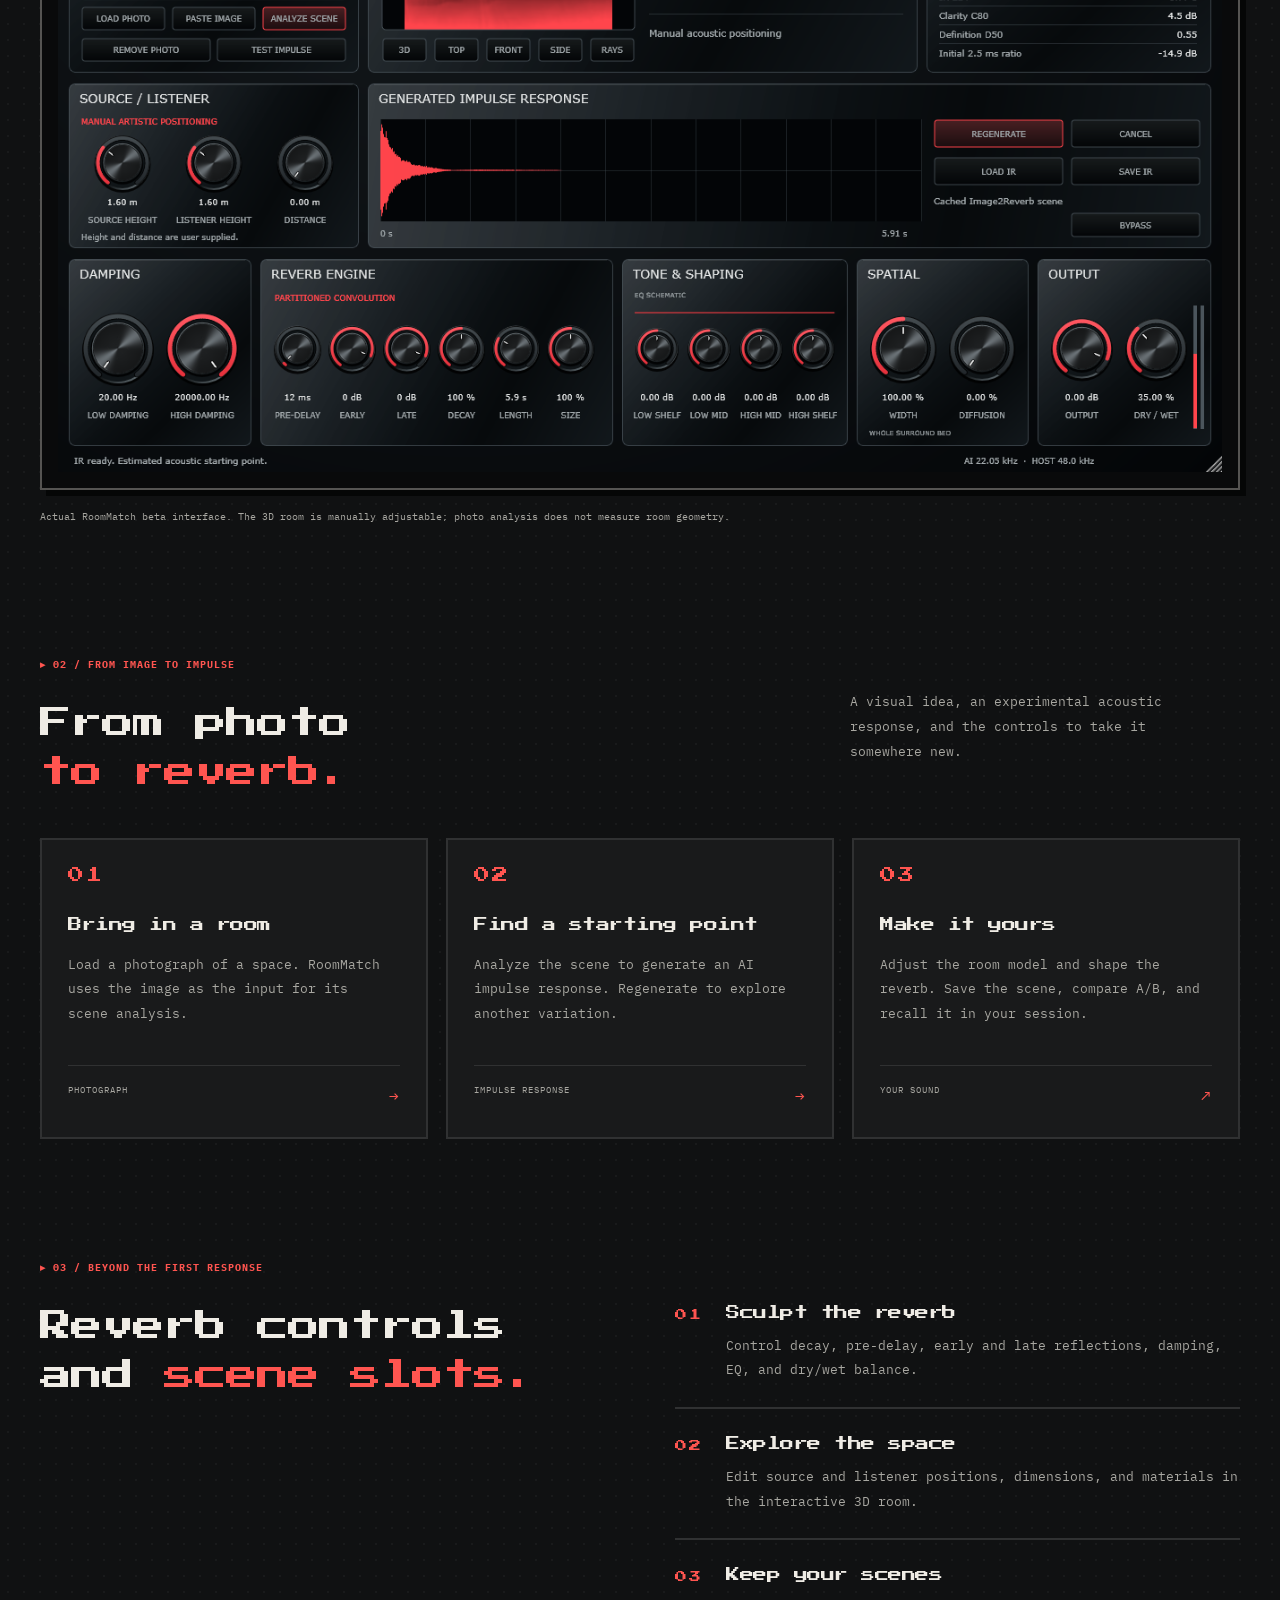
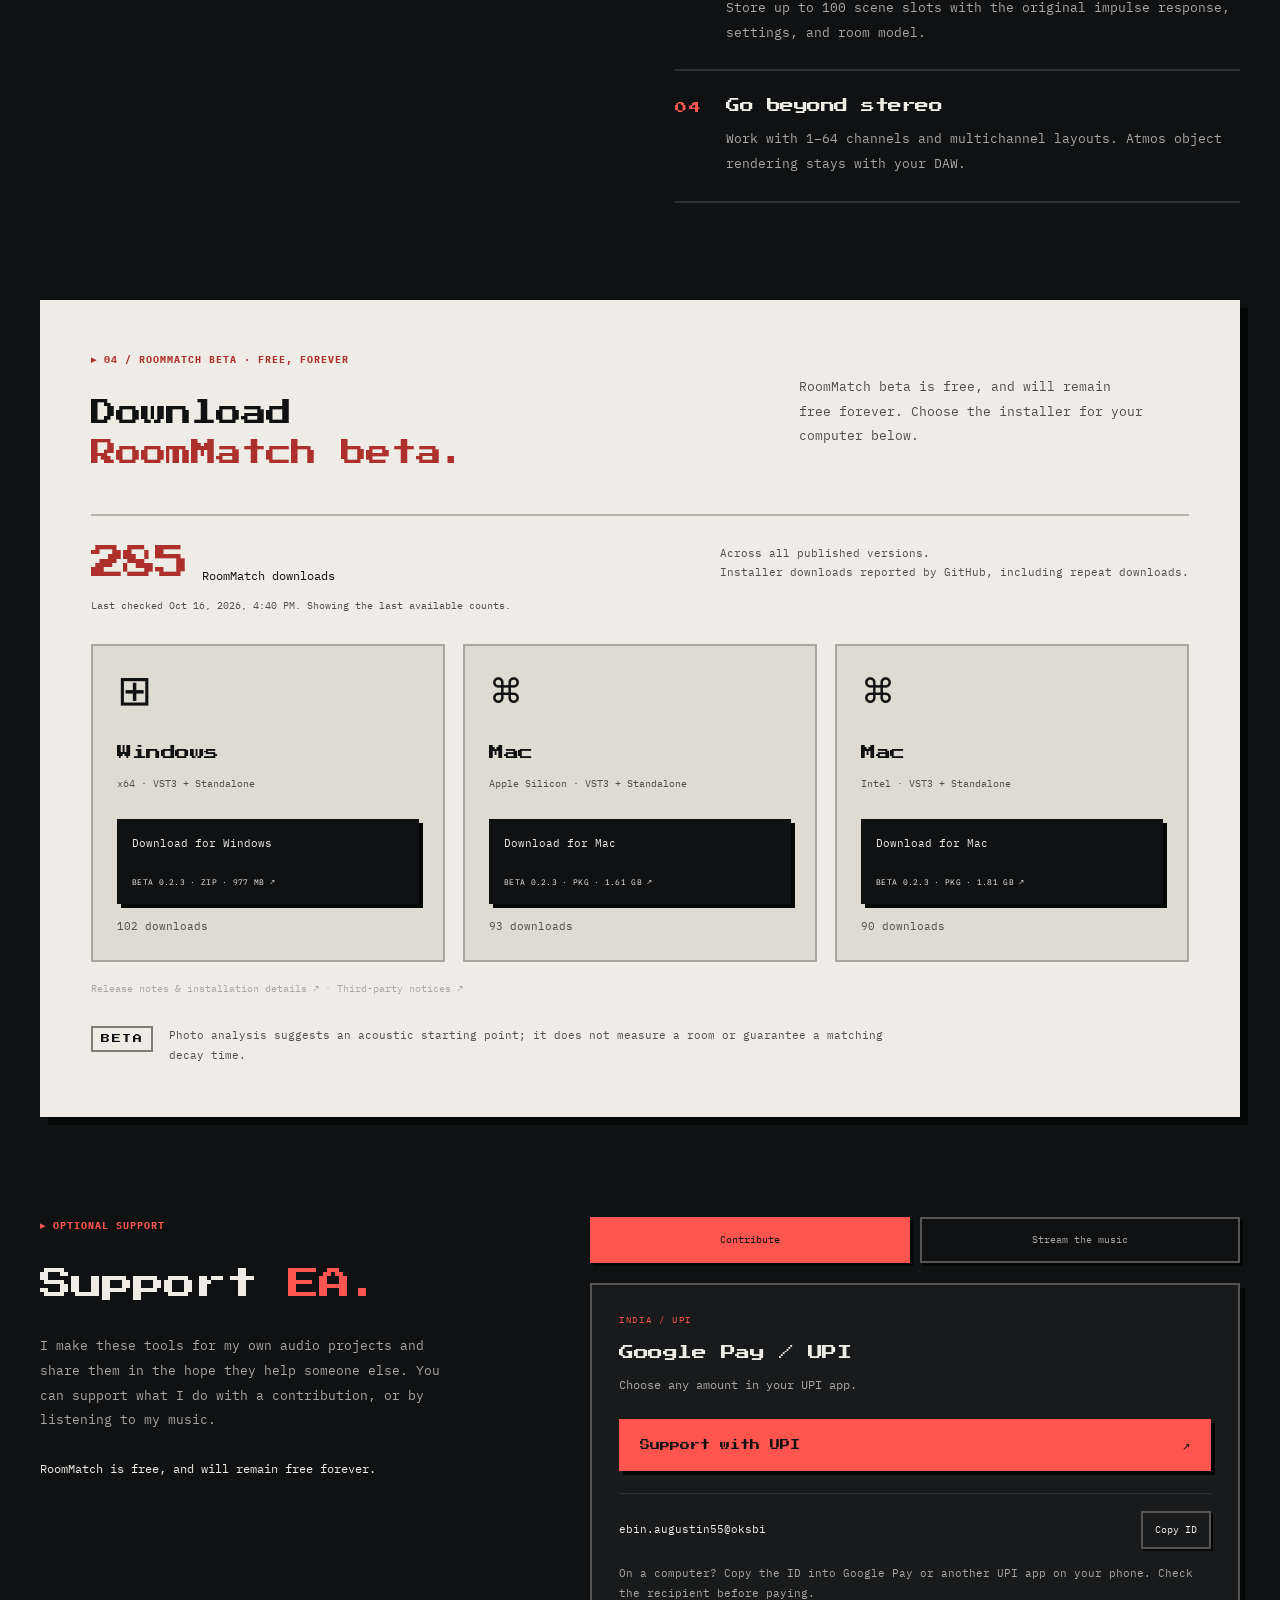
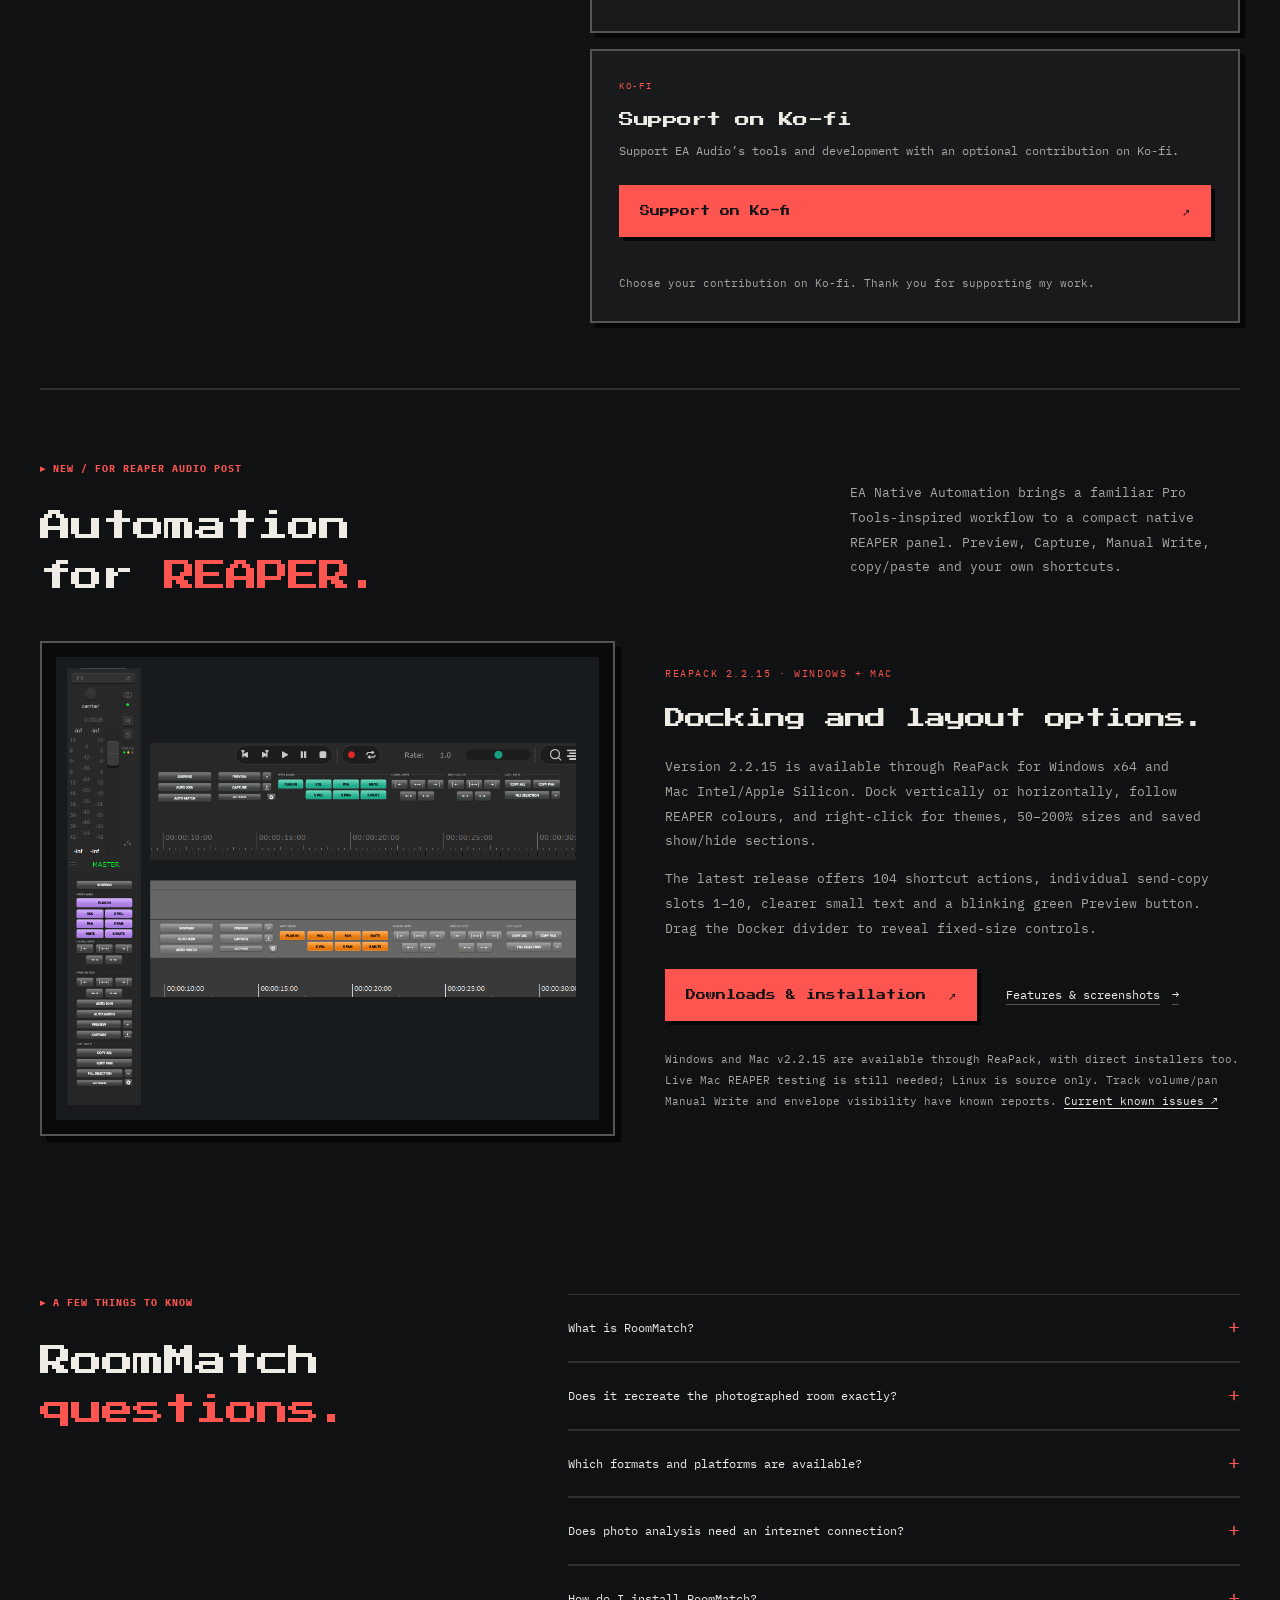
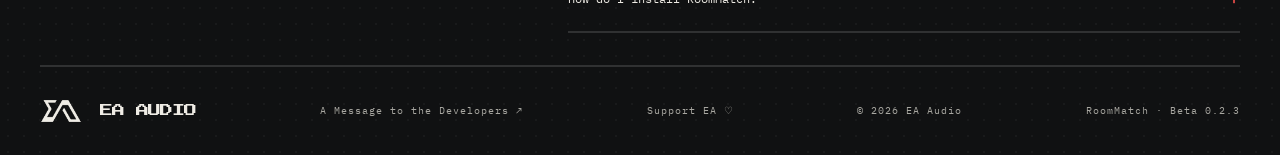
==== commit e4598c97: "Match Dialogue Alignment homepage accents to the plugin mint colour" ====
--- a/index.html
+++ b/index.html
@@ -8,7 +8,7 @@
 <link rel="icon" href="assets/ea-favicon.svg?v=1" type="image/svg+xml">
 <link rel="stylesheet" href="styles.css?v=9">
 <link rel="stylesheet" href="analyser.css?v=1">
-<link rel="stylesheet" href="alignment.css?v=1">
+<link rel="stylesheet" href="alignment.css?v=2">
 <link rel="stylesheet" href="pixel.css?v=3"></head>
 <body>
 <a class="skip" href="#main">Skip to content</a>
--- a/alignment.css
+++ b/alignment.css
@@ -28,7 +28,7 @@
 .alignment-aax>strong{color:var(--red);font-size:13px}
 .alignment-aax p{font-size:12px;line-height:1.85;color:var(--muted);margin:8px 0 0}
 .alignment-faq{padding-bottom:75px}
-.alignment-teaser{border-top:1px solid var(--line);padding-top:42px;padding-bottom:46px}
+.alignment-teaser{--red:#68d9bd;--ink:#e5e9ed;--muted:#b4bfc2;border-top:1px solid var(--line);padding-top:42px;padding-bottom:46px}
 .alignment-teaser-grid{display:grid;grid-template-columns:.85fr 1.15fr;align-items:center;gap:50px}
 .alignment-teaser-grid h2{font-size:clamp(42px,4.5vw,68px)}
 .alignment-teaser-grid .intro{font-size:14px;max-width:490px;margin:24px 0}
